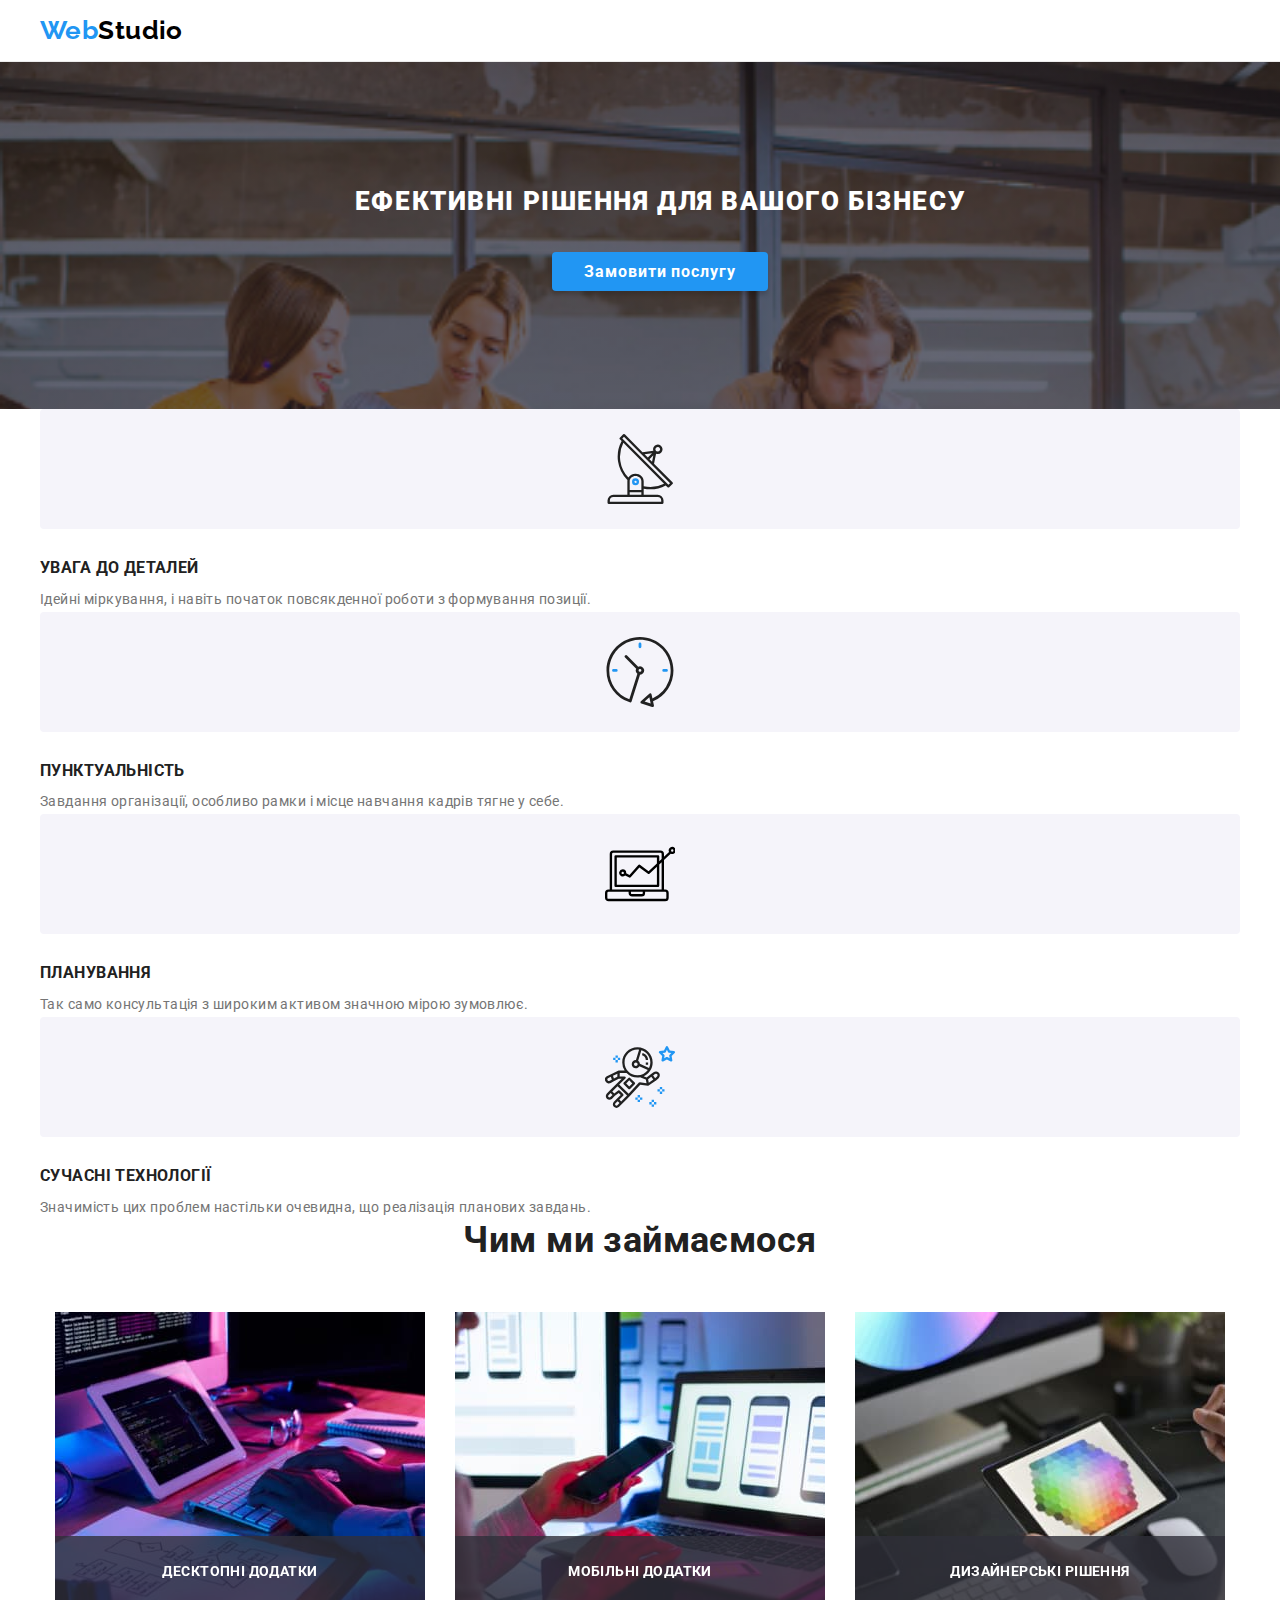
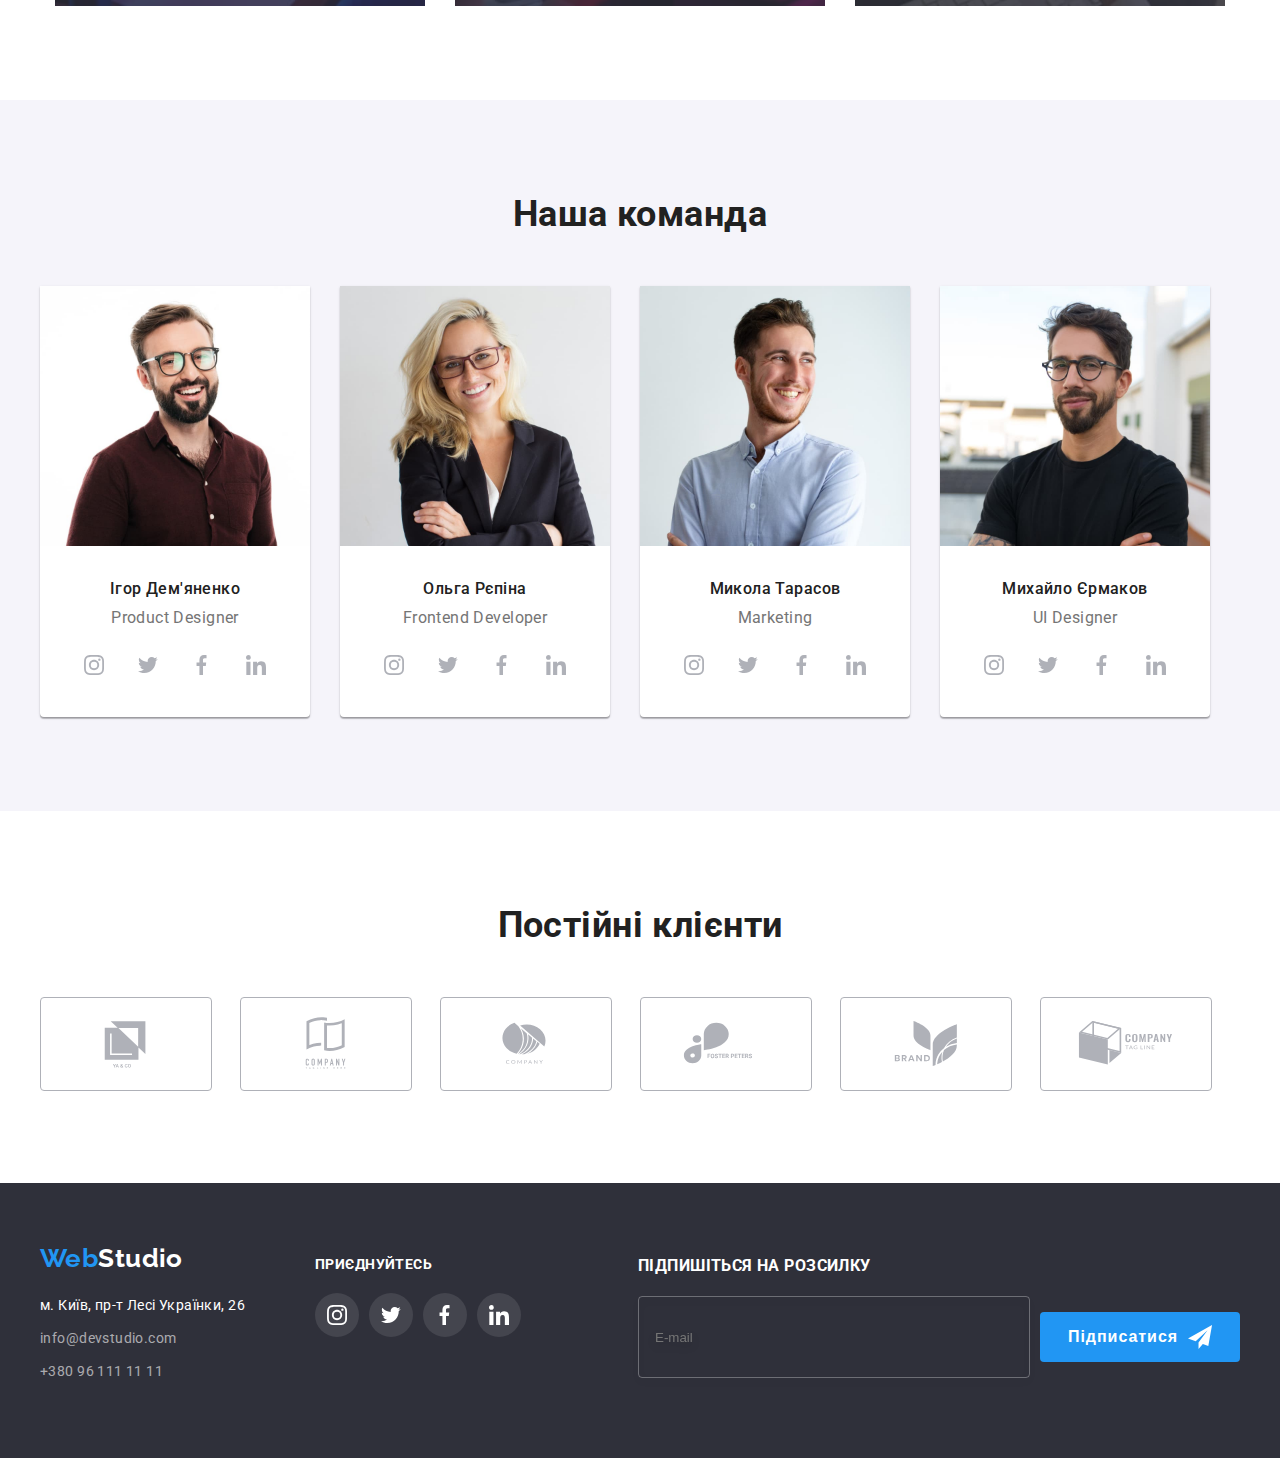
==== index.html @ e43adddb "1st commit" ====
<!DOCTYPE html>
<html lang="uk">
  <head>
    <meta charset="UTF-8" />
    <meta http-equiv="X-UA-Compatible" content="IE=edge" />
    <meta name="viewport" content="width=device-width, initial-scale=1.0" />
    <title>Web Studio Головна</title>
    <link rel="preconnect" href="https://fonts.googleapis.com" />
    <link rel="preconnect" href="https://fonts.gstatic.com" crossorigin />
    <link href="https://fonts.googleapis.com/css2?family=Raleway:wght@700&family=Roboto:wght@400;500;700;900&display=swap" rel="stylesheet" />
    <link
      rel="stylesheet"
      href="https://cdnjs.cloudflare.com/ajax/libs/modern-normalize/1.1.0/modern-normalize.min.css"
      integrity="sha512-wpPYUAdjBVSE4KJnH1VR1HeZfpl1ub8YT/NKx4PuQ5NmX2tKuGu6U/JRp5y+Y8XG2tV+wKQpNHVUX03MfMFn9Q=="
      crossorigin="anonymous"
      referrerpolicy="no-referrer"
    />
    <link rel="stylesheet" href="./css/main.min.css" />
  </head>

  <body>
    <header class="header-bloque">
      <div class="header container">
        <a href="./index.html" class="logo logo-dark-color"><span class="logo-accent">Web</span>Studio</a>
        <nav>
          <ul class="header-nav">
            <li><a href="./index.html" class="header-nav-link header-current-link">Студія</a></li>
            <li><a href="./portfolio.html" class="header-nav-link">Портфоліо</a></li>
            <li><a href="#" class="header-nav-link">Контакти</a></li>
          </ul>
        </nav>
        <ul class="header-nav contacts">
          <li>
            <a href="mailto:info@devstudio.com" class="header-contacts-link">
              <svg class="header-icon-contact" width="16" height="12">
                <use href="./images/icons.svg#icon-envelope"></use>
              </svg>
              info@devstudio.com
            </a>
          </li>
          <li>
            <a href="tel:+380961111111" class="header-contacts-link">
              <svg class="header-icon-contact" width="10" height="16">
                <use href="./images/icons.svg#icon-smartphone"></use>
              </svg>
              +380 96 111 11 11
            </a>
          </li>
        </ul>
      </div>
    </header>

    <div data-modal class="backdrop is-hidden">
      <div class="modal">
        <button data-modal-close class="modal-close-button">
          <svg class="button-close" width="18" height="18">
            <use href="./images/icons.svg#button-close"></use>
          </svg>
        </button>
        <div class="main-signup-form">
          <h3 class="main-signup-header">Залиште свої дані, ми вам передзвонимо</h3>
          <form autocomplete="off">
            <div class="main-signup-formfield">
              <label class="main-signup-label" for="user-name">
                Ім’я
                <input type="text" name="user-name" id="user-name" class="main-signup-inputs" />
                <svg class="main-signup-icon" width="18" height="18">
                  <use href="./images/icons.svg#icon-name"></use>
                </svg>
              </label>
            </div>
            <div class="main-signup-formfield">
              <label class="main-signup-label" for="user-phone">
                Телефон
                <input type="tel" name="user-phone" id="user-phone" class="main-signup-inputs" />
                <svg class="main-signup-icon" width="18" height="18">
                  <use href="./images/icons.svg#icon-phone"></use>
                </svg>
              </label>
            </div>
            <div class="main-signup-formfield">
              <label class="main-signup-label" for="user-email">
                Пошта
                <input type="email" name="user-email" id="user-email" class="main-signup-inputs" />
                <svg class="main-signup-icon" width="18" height="18">
                  <use href="./images/icons.svg#icon-email"></use>
                </svg>
              </label>
            </div>
            <div class="main-signup-formfield">
              <label class="main-signup-label">
                Коментар
                <textarea name="user-comment" rows="7" placeholder="Введіть текст" class="main-signup-textarea"></textarea>
              </label>
            </div>
            <label class="main-signup-confirm" for="user-confirm">
              <input type="checkbox" name="user-confirm" id="user-confirm" class="main-signup-checkbox" />
              <svg class="main-signup-checkbox-icon" width="16" height="15">
                <use href="./images/icons.svg#icon-check"></use>
              </svg>
              Погоджуюся з розсилкою та приймаю <a href="#" class="main-signup-link">Умови договору</a>
            </label>
            <button type="submit" class="main-signup-button">Відправити</button>
          </form>
        </div>
      </div>
    </div>

    <main>
      <section class="hero">
        <div class="container hero__container">
          <h1 class="hero__title">Ефективні рішення для вашого бізнесу</h1>
          <button data-modal-open type="button" class="hero__button">Замовити послугу</button>
        </div>
      </section>

      <!-- Benefits -->
      <section class="benefit">
        <div class="container">
          <h2 class="hide">Наші переваги</h2>
          <ul class="benefit__list">
            <li>
              <div class="benefit__item">
                <svg width="70" height="70">
                  <use href="./images/icons.svg#icon-benefit1"></use>
                </svg>
              </div>
              <h3 class="benefit__name">УВАГА ДО ДЕТАЛЕЙ</h3>
              <p class="benefit__detail">Ідейні міркування, і навіть початок повсякденної роботи з формування позиції.</p>
            </li>
            <li>
              <div class="benefit__item">
                <svg width="70" height="70">
                  <use href="./images/icons.svg#icon-benefit2"></use>
                </svg>
              </div>
              <h3 class="benefit__name">ПУНКТУАЛЬНІСТЬ</h3>
              <p class="benefit__detail">Завдання організації, особливо рамки і місце навчання кадрів тягне у себе.</p>
            </li>
            <li>
              <div class="benefit__item">
                <svg width="70" height="70">
                  <use href="./images/icons.svg#icon-benefit3"></use>
                </svg>
              </div>
              <h3 class="benefit__name">ПЛАНУВАННЯ</h3>
              <p class="benefit__detail">Так само консультація з широким активом значною мірою зумовлює.</p>
            </li>
            <li>
              <div class="benefit__item">
                <svg width="70" height="70">
                  <use href="./images/icons.svg#icon-benefit4"></use>
                </svg>
              </div>
              <h3 class="benefit__name">СУЧАСНІ ТЕХНОЛОГІЇ</h3>
              <p class="benefit__detail">Значимість цих проблем настільки очевидна, що реалізація планових завдань.</p>
            </li>
          </ul>
        </div>
      </section>

      <!-- What We Do -->
      <section class="tasks">
        <div class="container">
          <h2 class="section-header">Чим ми займаємося</h2>
          <ul class="tasks__list">
            <li>
              <div class="tasks__detail">
                <img src="./images/tasks1.jpg" alt="Десктопні додатки" width="370" class="card-image" />
                <p class="tasks__label">Десктопні додатки</p>
              </div>
            </li>
            <li>
              <div class="tasks__detail">
                <img src="./images/tasks2.jpg" alt="Мобільні додатки" width="370" class="card-image" />
                <p class="tasks__label">Мобільні додатки</p>
              </div>
            </li>
            <li>
              <div class="tasks__detail">
                <img src="./images/tasks3.jpg" alt="Дизайнерські рішення" width="370" class="card-image" />
                <p class="tasks__label">Дизайнерські рішення</p>
              </div>
            </li>
          </ul>
        </div>
      </section>

      <!-- Our Staff -->
      <section class="staff">
        <div class="container">
          <h2 class="section-header">Наша команда</h2>
          <ul class="staff-list">
            <li class="staff-list__item">
              <img src="./images/demiyanenko-i.jpg" alt="Ігор Дем'яненко" width="270" class="card-image" />
              <div class="staff-list__card">
                <h3 class="staff-list__name">Ігор Дем'яненко</h3>
                <p class="staff-list__jobtitle">Product Designer</p>
                <ul class="soc-net">
                  <li class="soc-net__item">
                    <a href="https://instagram.com/" target="_blank" rel="noreferrer noopener" class="soc-net__link">
                      <svg class="soc-net__icon" width="20px" height="20px">
                        <use href="./images/icons.svg#icon-instagram"></use>
                      </svg>
                    </a>
                  </li>
                  <li class="soc-net__item">
                    <a href="https://twitter.com/" target="_blank" rel="noreferrer noopener" class="soc-net__link">
                      <svg class="soc-net__icon" width="20px" height="20px">
                        <use href="./images/icons.svg#icon-twitter"></use>
                      </svg>
                    </a>
                  </li>
                  <li class="soc-net__item">
                    <a href="https://facebook.com/" target="_blank" rel="noreferrer noopener" class="soc-net__link">
                      <svg class="soc-net__icon" width="20px" height="20px">
                        <use href="./images/icons.svg#icon-facebook"></use>
                      </svg>
                    </a>
                  </li>
                  <li class="soc-net__item">
                    <a href="https://linkedin.com/" target="_blank" rel="noreferrer noopener" class="soc-net__link">
                      <svg class="soc-net__icon" width="20px" height="20px">
                        <use href="./images/icons.svg#icon-linkedin"></use>
                      </svg>
                    </a>
                  </li>
                </ul>
              </div>
            </li>
            <li class="staff-list__item">
              <img src="./images/repina-o.jpg" alt="Ольга Рєпіна" width="270" class="card-image" />
              <div class="staff-list__card">
                <h3 class="staff-list__name">Ольга Рєпіна</h3>
                <p class="staff-list__jobtitle">Frontend Developer</p>
                <ul class="soc-net">
                  <li class="soc-net__item">
                    <a href="https://instagram.com/" target="_blank" rel="noreferrer noopener" class="soc-net__link">
                      <svg class="soc-net__icon" width="20px" height="20px">
                        <use href="./images/icons.svg#icon-instagram"></use>
                      </svg>
                    </a>
                  </li>
                  <li class="soc-net__item">
                    <a href="https://twitter.com/" target="_blank" rel="noreferrer noopener" class="soc-net__link">
                      <svg class="soc-net__icon" width="20px" height="20px">
                        <use href="./images/icons.svg#icon-twitter"></use>
                      </svg>
                    </a>
                  </li>
                  <li class="soc-net__item">
                    <a href="https://facebook.com/" target="_blank" rel="noreferrer noopener" class="soc-net__link">
                      <svg class="soc-net__icon" width="20px" height="20px">
                        <use href="./images/icons.svg#icon-facebook"></use>
                      </svg>
                    </a>
                  </li>
                  <li class="soc-net__item">
                    <a href="https://linkedin.com/" target="_blank" rel="noreferrer noopener" class="soc-net__link">
                      <svg class="soc-net__icon" width="20px" height="20px">
                        <use href="./images/icons.svg#icon-linkedin"></use>
                      </svg>
                    </a>
                  </li>
                </ul>
              </div>
            </li>
            <li class="staff-list__item">
              <img src="./images/tarasov-m.jpg" alt="Микола Тарасов" width="270" class="card-image" />
              <div class="staff-list__card">
                <h3 class="staff-list__name">Микола Тарасов</h3>
                <p class="staff-list__jobtitle">Marketing</p>
                <ul class="soc-net">
                  <li class="soc-net__item">
                    <a href="https://instagram.com/" target="_blank" rel="noreferrer noopener" class="soc-net__link">
                      <svg class="soc-net__icon" width="20px" height="20px">
                        <use href="./images/icons.svg#icon-instagram"></use>
                      </svg>
                    </a>
                  </li>
                  <li class="soc-net__item">
                    <a href="https://twitter.com/" target="_blank" rel="noreferrer noopener" class="soc-net__link">
                      <svg class="soc-net__icon" width="20px" height="20px">
                        <use href="./images/icons.svg#icon-twitter"></use>
                      </svg>
                    </a>
                  </li>
                  <li class="soc-net__item">
                    <a href="https://facebook.com/" target="_blank" rel="noreferrer noopener" class="soc-net__link">
                      <svg class="soc-net__icon" width="20px" height="20px">
                        <use href="./images/icons.svg#icon-facebook"></use>
                      </svg>
                    </a>
                  </li>
                  <li class="soc-net__item">
                    <a href="https://linkedin.com/" target="_blank" rel="noreferrer noopener" class="soc-net__link">
                      <svg class="soc-net__icon" width="20px" height="20px">
                        <use href="./images/icons.svg#icon-linkedin"></use>
                      </svg>
                    </a>
                  </li>
                </ul>
              </div>
            </li>
            <li class="staff-list__item">
              <img src="./images/ermakov-m.jpg" alt="Михайло Єрмаков" width="270" class="card-image" />
              <div class="staff-list__card">
                <h3 class="staff-list__name">Михайло Єрмаков</h3>
                <p class="staff-list__jobtitle">UI Designer</p>
                <ul class="soc-net">
                  <li class="soc-net__item">
                    <a href="https://instagram.com/" target="_blank" rel="noreferrer noopener" class="soc-net__link">
                      <svg class="soc-net__icon" width="20px" height="20px">
                        <use href="./images/icons.svg#icon-instagram"></use>
                      </svg>
                    </a>
                  </li>
                  <li class="soc-net__item">
                    <a href="https://twitter.com/" target="_blank" rel="noreferrer noopener" class="soc-net__link">
                      <svg class="soc-net__icon" width="20px" height="20px">
                        <use href="./images/icons.svg#icon-twitter"></use>
                      </svg>
                    </a>
                  </li>
                  <li class="soc-net__item">
                    <a href="https://facebook.com/" target="_blank" rel="noreferrer noopener" class="soc-net__link">
                      <svg class="soc-net__icon" width="20px" height="20px">
                        <use href="./images/icons.svg#icon-facebook"></use>
                      </svg>
                    </a>
                  </li>
                  <li class="soc-net__item">
                    <a href="https://linkedin.com/" target="_blank" rel="noreferrer noopener" class="soc-net__link">
                      <svg class="soc-net__icon" width="20px" height="20px">
                        <use href="./images/icons.svg#icon-linkedin"></use>
                      </svg>
                    </a>
                  </li>
                </ul>
              </div>
            </li>
          </ul>
        </div>
      </section>
    </main>

    <section class="clients">
      <div class="container">
        <h2 class="section-header">Постійні клієнти</h2>
        <ul class="client-list">
          <li class="client-list__item">
            <a class="client-list__link">
              <svg class="client-list__logo" width="106" height="60">
                <use href="./images/icons.svg#icon-client1"></use>
              </svg>
            </a>
          </li>
          <li class="client-list__item">
            <a class="client-list__link">
              <svg class="client-list__logo" width="106" height="60">
                <use href="./images/icons.svg#icon-client2"></use>
              </svg>
            </a>
          </li>
          <li class="client-list__item">
            <a class="client-list__link">
              <svg class="client-list__logo" width="106" height="60">
                <use href="./images/icons.svg#icon-client3"></use>
              </svg>
            </a>
          </li>
          <li class="client-list__item">
            <a class="client-list__link">
              <svg class="client-list__logo" width="106" height="60">
                <use href="./images/icons.svg#icon-client4"></use>
              </svg>
            </a>
          </li>
          <li class="client-list__item">
            <a class="client-list__link">
              <svg class="client-list__logo" width="106" height="60">
                <use href="./images/icons.svg#icon-client5"></use>
              </svg>
            </a>
          </li>
          <li class="client-list__item">
            <a class="client-list__link">
              <svg class="client-list__logo" width="106" height="60">
                <use href="./images/icons.svg#icon-client6"></use>
              </svg>
            </a>
          </li>
        </ul>
      </div>
    </section>

    <footer class="footer">
      <div class="container footer-section">
        <div>
          <a href="./index.html" class="logo logo-white-color footer-logo"><span class="logo-accent">Web</span>Studio</a>
          <address class="address-bloque">
            <ul>
              <li class="footer-detail">
                <a href="https://goo.gl/maps/JKmahbttWBUAZa8E8" target="_blank" rel="noreferrer noopener" class="footer-link">
                  м. Київ, пр-т Лесі Українки, 26
                </a>
              </li>
              <li class="footer-detail">
                <a href="mailto:info@devstudio.com" class="footer-link footer-opaque">info@devstudio.com</a>
              </li>
              <li class="footer-detail">
                <a href="tel:+380961111111" class="footer-link footer-opaque">+380 96 111 11 11</a>
              </li>
            </ul>
          </address>
        </div>
        <div>
          <h3 class="footer-header-white">Приєднуйтесь</h3>
          <ul class="soc-net">
            <li class="soc-net__item">
              <a href="https://instagram.com/" target="_blank" rel="noreferrer noopener" class="soc-net__link footer-social">
                <svg class="soc-net__icon" width="20px" height="20px">
                  <use href="./images/icons.svg#icon-instagram"></use>
                </svg>
              </a>
            </li>
            <li class="soc-net__item">
              <a href="https://twitter.com/" target="_blank" rel="noreferrer noopener" class="soc-net__link footer-social">
                <svg class="soc-net__icon" width="20px" height="20px">
                  <use href="./images/icons.svg#icon-twitter"></use>
                </svg>
              </a>
            </li>
            <li class="soc-net__item">
              <a href="https://facebook.com/" target="_blank" rel="noreferrer noopener" class="soc-net__link footer-social">
                <svg class="soc-net__icon" width="20px" height="20px">
                  <use href="./images/icons.svg#icon-facebook"></use>
                </svg>
              </a>
            </li>
            <li class="soc-net__item">
              <a href="https://linkedin.com/" target="_blank" rel="noreferrer noopener" class="soc-net__link footer-social">
                <svg class="soc-net__icon" width="20px" height="20px">
                  <use href="./images/icons.svg#icon-linkedin"></use>
                </svg>
              </a>
            </li>
          </ul>
        </div>
        <div class="footer-header-white footer-mail-container">
          <h3>Підпишіться на розсилку</h3>
          <form name="signup-form" autocomplete="off" novalidate class="footer-signup-form">
            <input type="email" name="email" class="footer-signup-field" placeholder="E-mail" />
            <button type="submit" class="footer-signup-button">Підписатися</button>
          </form>
        </div>
      </div>
    </footer>
    <script src="./js/modal.js"></script>
  </body>
</html>
---- css/main.min.css ----
:root{--font-headers: "Raleway";--first-background-color: #ffffff;--second-background-color: #F5F4FA;--color-accent: #2196F3;--color-accent2: #188CE8;--color-primary-dark: #212121;--color-primary-middle: #757575;--color-light: #ffffff;--t-transition: cubic-bezier(0.4, 0, 0.2, 1);--t-duration: 250ms}body{background-color:var(--first-background-color);font-family:"Roboto",sans-serif;font-weight:400;font-size:14px;letter-spacing:.03em;color:var(--color-primary-dark);margin:0;padding:0}h1,h2,h3,p{margin:0;padding:0}ul{list-style:none;padding:0;margin:0}.hide{border:0;clip:rect(1px, 1px, 1px, 1px);-webkit-clip-path:inset(50%);clip-path:inset(50%);height:1px;margin:-1px;overflow:hidden;padding:0;position:absolute;width:1px}.container{width:480px;padding:0;margin:0 auto}@media screen and (min-width: 480px){.container{width:768px}}@media screen and (min-width: 768px){.container{width:1200px;padding:0 15px}}.backdrop{position:fixed;top:0;left:0;width:100%;height:100%;background-color:rgba(0,0,0,.2);transition:opacity var(--t-duration) var(--t-transition)}.backdrop.is-hidden{opacity:0;pointer-events:none}.modal{position:absolute;top:50%;left:50%;transform:translate(-50%, -50%);height:581px;width:528px;background-color:#fff}.modal-close-button{position:absolute;top:8px;right:8px;width:30px;height:30px;background:#fff;border:1px solid rgba(0,0,0,.1);border-radius:50%;padding:5px;cursor:pointer;color:#000;transition-property:background-color,color;transition-duration:var(--t-duration);transition-timing-function:var(--t-transition);transition-delay:0}.modal-close-button:hover,.modal-close-button:focus{background:var(--color-accent);color:var(--color-light);outline:none}.button-close{display:block;margin:0;fill:currentColor}.logo{font-family:"Raleway",sans-serif;font-weight:700;font-size:26px;line-height:1.192;text-decoration:none;margin-right:93px;padding-top:15px;padding-bottom:15px}.logo-dark-color{color:#000}.logo-white-color{color:#fff}.logo-accent{color:#2196f3}.section-header{font-weight:700;font-size:36px;line-height:1.166;text-align:center;margin-bottom:50px}.filter-button{font-family:inherit;font-weight:500;font-size:16px;line-height:1.625;background-color:var(--second-background-color);border:0;border-radius:4px;cursor:pointer;padding:6px 22px;min-width:73px;transition-property:background-color,color,box-shadow;transition-duration:var(--t-duration);transition-timing-function:var(--t-transition);transition-delay:0}.filter-button:hover,.filter-button:focus,.filter-button:active{background-color:var(--color-accent);color:var(--color-light);box-shadow:0px 3px 1px rgba(0,0,0,.1),0px 1px 2px rgba(0,0,0,.08),0px 2px 2px rgba(0,0,0,.12)}.soc-net{display:flex;justify-content:center;gap:10px}.soc-net__item{width:44px;height:44px}.soc-net__link{width:100%;height:100%;background-color:var(--first-background-color);border-radius:50%;cursor:pointer;display:flex;align-items:center;justify-content:center;color:#afb1b8;transition-property:background-color,color;transition-duration:var(--t-duration);transition-timing-function:var(--t-transition);transition-delay:0}.soc-net__link:hover,.soc-net__link:focus{background-color:var(--color-accent);color:var(--color-light)}.soc-net__icon{fill:currentColor}.header-bloque{border:#ececec solid;border-width:0 0 1px 0;max-width:1600px;margin:0 auto}.header{display:flex;align-items:center}.header-nav{font-weight:500;line-height:1.143;letter-spacing:.02em;display:flex;margin:0 auto;gap:50px;padding-top:32px;padding-bottom:32px;display:none}.contacts{margin-left:auto;margin-right:0;padding:0}.header-nav-link{color:var(--color-primary-dark);text-decoration:none;padding-top:16px;padding-bottom:32px;transition:color var(--t-duration) var(--t-transition)}.header-nav-link:hover,.header-nav-link:focus{color:var(--color-accent)}.header-current-link{position:relative;color:var(--color-accent)}.header-current-link::after{content:"";display:block;width:100%;height:4px;border-radius:2px;background-color:var(--color-accent);position:absolute;bottom:0;transform:scaleX(1.1)}.header-icon-contact{margin-right:10px;fill:currentColor}.header-contacts-link{color:var(--color-primary-middle);text-decoration:none;padding-top:16px;padding-bottom:16px;display:flex;align-items:center;transition:color var(--t-duration) var(--t-transition)}.header-contacts-link:hover,.header-contacts-link:focus{color:var(--color-accent)}.main-signup-form{padding:40px;width:100%}.main-signup-formfield{position:relative}.main-signup-label{font-size:12px;line-height:1.167;letter-spacing:.01em;color:var(--color-primary-middle)}.main-signup-icon{position:absolute;top:50%;left:12px;fill:var(--color-primary-dark);display:inline-block;width:18px;height:18px;transition:fill var(--t-duration) var(--t-transition)}.main-signup-inputs:focus+.main-signup-icon{fill:var(--color-accent)}.main-signup-inputs{display:block;width:100%;height:40px;box-sizing:border-box;font-size:14px;outline:none;border:1px solid rgba(33,33,33,.2);border-radius:4px;margin-top:4px;margin-bottom:10px;padding:12px 12px 12px 42px;transition:border var(--t-duration) var(--t-transition)}.main-signup-inputs:focus{border:1px solid var(--color-accent)}.main-signup-header{font-weight:700;font-size:20px;line-height:1.15;letter-spacing:.03em;text-align:center;display:block;margin:0 auto 12px auto}.main-signup-textarea{width:100%;height:120px;margin-top:4px;margin-bottom:20px;font-size:14px;border:1px solid rgba(33,33,33,.2);border-radius:4px;padding:12px 16px;resize:none}.main-signup-textarea:focus{border:1px solid var(--color-accent);outline:none}.main-signup-confirm{display:inline-flex;align-items:center;color:var(--color-primary-middle);margin-left:13px}.main-signup-link{color:var(--color-accent);margin-left:5px}.main-signup-link:active{color:var(--color-accent2)}.main-signup-checkbox{-webkit-appearance:none;-moz-appearance:none;appearance:none;position:absolute}.main-signup-checkbox-icon{width:16px;height:15px;display:flex;align-items:center;justify-content:center;border:1px solid var(--color-primary-dark);border-radius:2px;margin-right:7px;transition:border-color var(--t-duration) var(--t-transition),background-color var(--t-duration) var(--t-transition)}.main-signup-checkbox:checked+.main-signup-checkbox-icon{background-color:var(--color-accent);border-color:var(--color-accent)}.main-signup-button{box-sizing:border-box;width:200px;height:50px;background-color:var(--color-accent);border-radius:4px;border:0;color:var(--color-light);display:block;margin:30px auto 0 auto;cursor:pointer;font-weight:700;font-size:16px;line-height:1.875;letter-spacing:.06em;transition:background-color var(--t-duration) var(--t-transition),box-shadow var(--t-duration) var(--t-transition)}.main-signup-button:hover,.main-signup-button:focus{background-color:var(--color-accent2);box-shadow:0px 4px 4px rgba(0,0,0,.15)}.hero__container{padding:118px 60px;background-color:#c4c4c4;background-image:linear-gradient(rgba(47, 48, 58, 0.4), rgba(47, 48, 58, 0.4)),url("../images/webstudio-background_0.jpg");background-size:cover}.hero__title{width:100%;font-weight:900;font-size:26px;line-height:1.6153846154;letter-spacing:.06em;text-align:center;text-transform:uppercase;color:var(--color-light);margin:0 auto 30px auto}.hero__button{font-family:inherit;font-weight:700;font-size:16px;line-height:calc 1.875;letter-spacing:.06em;align-items:center;text-align:center;color:var(--color-light);cursor:pointer;border:0;background-color:var(--color-accent);box-shadow:0px 4px 4px rgba(0,0,0,.15);border-radius:4px;padding:10px 32px;display:block;margin:0 auto;transition:background-color var(--t-duration) var(--t-transition)}.hero__button:hover{background-color:var(--color-accent2)}.benefit{padding:0}.benefit__item{display:flex;align-items:center;justify-content:center;width:100%;height:120px;background-color:#f5f4fa;border-radius:4px}.benefit__name{font-weight:700;line-height:1.143;text-transform:uppercase;margin-top:30px;margin-bottom:10px}.benefit__detail{line-height:1.714;color:var(--color-primary-middle)}.tasks{padding-bottom:94px}.tasks__list{display:flex;justify-content:center;gap:30px}.tasks__detail{position:relative;width:370px;height:294px}.tasks__label{background-color:rgba(47,48,58,.8);color:var(--color-light);font-weight:700;position:absolute;width:100%;height:70px;bottom:0;left:0;display:flex;align-items:center;justify-content:center;text-transform:uppercase}.staff{background-color:var(--second-background-color);padding:94px 0}.staff-list{display:flex;gap:30px}.staff-list__item{background-color:var(--first-background-color);box-shadow:0px 1px 3px rgba(0,0,0,.12),0px 1px 1px rgba(0,0,0,.14),0px 2px 1px rgba(0,0,0,.2);border-radius:0px 0px 4px 4px}.staff-list__card{padding-top:30px;padding-bottom:30px}.staff-list__name{font-weight:500;font-size:16px;line-height:1.187;text-align:center;margin-bottom:10px}.staff-list__jobtitle{font-size:16px;line-height:1.187;text-align:center;margin-bottom:16px;color:var(--color-primary-middle)}.clients{padding:94px 0}.client-list{display:flex;gap:30px}.client-list__item{width:170px;height:92px}.client-list__link{width:100%;height:100%;background-color:var(--first-background-color);border:1px solid #afb1b8;border-radius:4px;cursor:pointer;display:flex;align-items:center;justify-content:center;color:#afb1b8;transition-property:border-color,color;transition-duration:var(--t-duration);transition-timing-function:var(--t-transition);transition-delay:0}.client-list__link:hover,.client-list__link:focus{border-color:var(--color-accent);color:var(--color-accent)}.client-list__logo{fill:currentColor}.portfolio{padding:94px 0}.filter-buttons{display:flex;justify-content:center;margin-bottom:50px;gap:8px}.portfolio-list{display:flex;flex-wrap:wrap;gap:30px}.portfolio-card{transition:filter var(--t-duration) var(--t-transition)}.portfolio-card-popup{position:relative;overflow:hidden}.portfolio-card-label{background-color:rgba(33,150,243,.9);color:var(--color-light);position:absolute;width:100%;height:294px;bottom:0;left:0;display:flex;align-items:center;padding-left:24px;padding-right:24px;font-size:18px;line-height:1.556;letter-spacing:.03em;transform:translateY(101%);transition:transform var(--t-duration) var(--t-transition)}.portfolio-list-link:hover .portfolio-card-label,.portfolio-list-link:focus .portfolio-card-label{transform:translateY(0)}.portfolio-list-link{color:var(--color-primary-dark);text-decoration:none;transition:filter var(--t-duration) var(--t-transition)}.portfolio-list-link:hover,.portfolio-list-link:focus{filter:drop-shadow(0px 4px 4px rgba(0, 0, 0, 0.25));cursor:pointer}.portfolio-project-card{padding:20px 24px;background-color:var(--first-background-color);border:#eee solid;border-width:0 1px 1px 1px}.portfolio-project-name{font-weight:700;font-size:18px;line-height:2;letter-spacing:.06em}.portfolio-project-type{font-size:16px;line-height:1.875;color:var(--color-primary-middle)}.footer{background-color:#2f303a;padding:60px 0;display:flex}.address-bloque{margin-top:20px}.footer-logo{margin-right:0}.footer-link{font-style:normal;line-height:1.714;color:var(--color-light);text-decoration:none;transition:color var(--t-duration) var(--t-transition)}.footer-link:hover{color:var(--color-accent)}.footer-opaque{color:rgba(255,255,255,.6)}.footer-detail{margin-bottom:9px}.footer-detail:last-child{margin-bottom:0}.footer-header-white{color:var(--color-light);padding-top:12px;padding-bottom:20px;font-weight:700;font-size:14px;line-height:1.333;letter-spacing:.03em;text-transform:uppercase}.footer-section{display:flex;gap:70px}.footer-social{background-color:rgba(255,255,255,.1);color:var(--color-light)}.footer-mail-container{margin-left:auto}.footer-email-label{font-weight:700;font-size:14px;line-height:1.333;letter-spacing:.03em;text-transform:uppercase;color:var(--color-light)}.footer-signup-form{display:flex;align-items:center;padding-top:20px}.footer-signup-field{border:1px solid rgba(255,255,255,.3);border-radius:4px;filter:drop-shadow(0px 4px 4px rgba(0, 0, 0, 0.15));background-color:rgba(0,0,0,0);color:var(--color-light);width:358px;height:50px;padding:15px 16px;transition:border-color var(--t-duration) var(--t-transition)}.footer-signup-field:focus{border-color:var(--color-accent);outline:none}.footer-signup-button{display:flex;align-items:center;width:200px;height:50px;margin-left:10px;padding:10px 28px;background-color:var(--color-accent);color:var(--color-light);border-radius:4px;border:0;font-weight:700;font-size:16px;line-height:1.875;letter-spacing:.06em;cursor:pointer;transition:background-color var(--t-duration) var(--t-transition),box-shadow var(--t-duration) var(--t-transition)}.footer-signup-button::after{content:"";width:24px;height:24px;margin-left:10px;background-image:url(../images/icon-send.svg)}.footer-signup-button:focus,.footer-signup-button:hover,.footer-signup-button:active{background-color:var(--color-accent2);box-shadow:0px 4px 4px rgba(0,0,0,.15)}/*# sourceMappingURL=main.min.css.map */
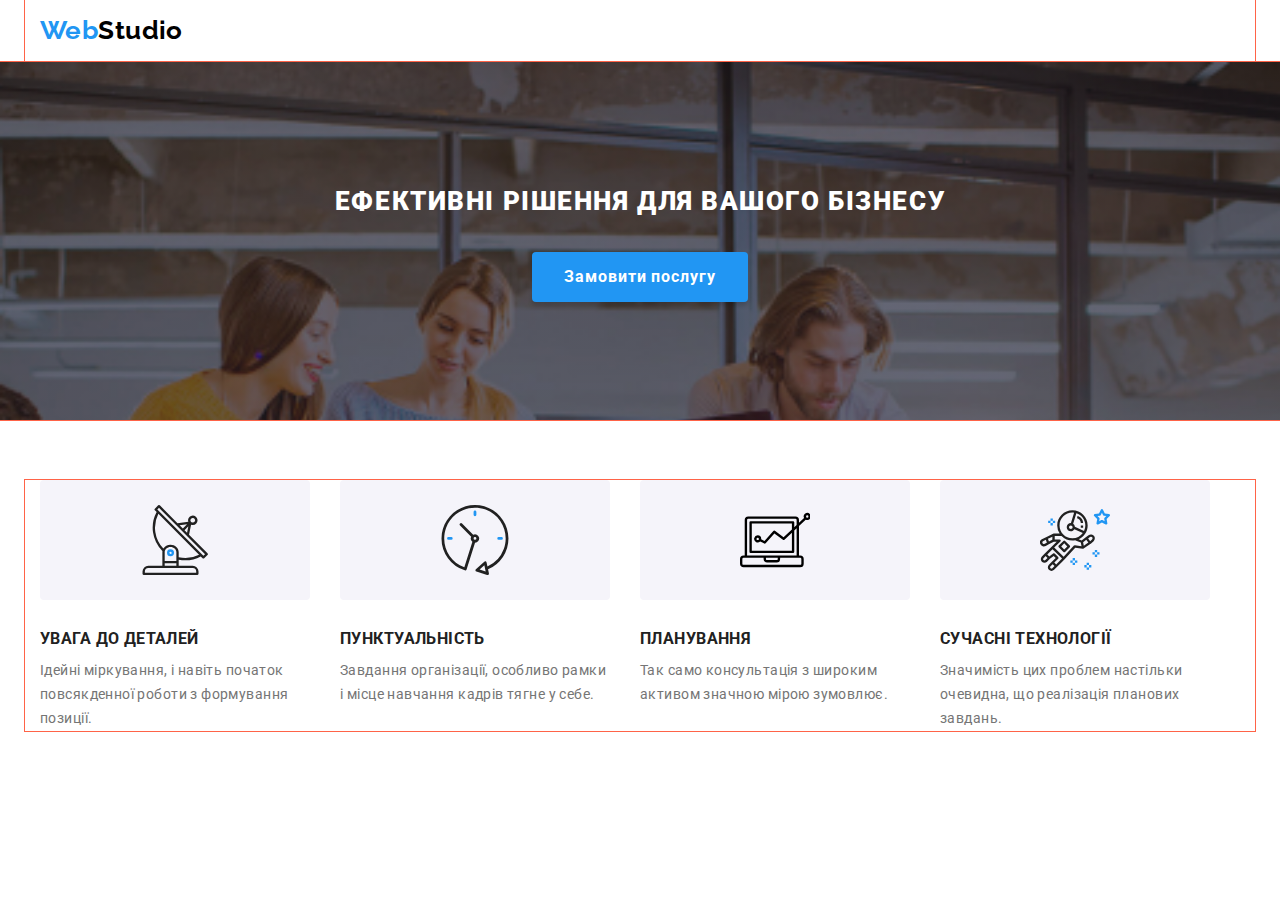
==== commit b8359249: "2nd commit" ====
--- a/index.html
+++ b/index.html
@@ -121,46 +121,54 @@
           <ul class="benefit__list">
             <li>
               <div class="benefit__item">
-                <svg width="70" height="70">
-                  <use href="./images/icons.svg#icon-benefit1"></use>
-                </svg>
-              </div>
+                <div class="benefit__icon">
+                  <svg width="70" height="70">
+                    <use href="./images/icons.svg#icon-benefit1"></use>
+                  </svg>
+                </div>
               <h3 class="benefit__name">УВАГА ДО ДЕТАЛЕЙ</h3>
               <p class="benefit__detail">Ідейні міркування, і навіть початок повсякденної роботи з формування позиції.</p>
+              </div>
             </li>
             <li>
               <div class="benefit__item">
+                <div class="benefit__icon">
                 <svg width="70" height="70">
                   <use href="./images/icons.svg#icon-benefit2"></use>
                 </svg>
               </div>
               <h3 class="benefit__name">ПУНКТУАЛЬНІСТЬ</h3>
               <p class="benefit__detail">Завдання організації, особливо рамки і місце навчання кадрів тягне у себе.</p>
-            </li>
+            </div>
+          </li>
             <li>
               <div class="benefit__item">
+                <div class="benefit__icon">
                 <svg width="70" height="70">
                   <use href="./images/icons.svg#icon-benefit3"></use>
                 </svg>
               </div>
               <h3 class="benefit__name">ПЛАНУВАННЯ</h3>
               <p class="benefit__detail">Так само консультація з широким активом значною мірою зумовлює.</p>
-            </li>
+            </div>
+          </li>
             <li>
               <div class="benefit__item">
+                <div class="benefit__icon">
                 <svg width="70" height="70">
                   <use href="./images/icons.svg#icon-benefit4"></use>
                 </svg>
               </div>
               <h3 class="benefit__name">СУЧАСНІ ТЕХНОЛОГІЇ</h3>
               <p class="benefit__detail">Значимість цих проблем настільки очевидна, що реалізація планових завдань.</p>
-            </li>
+            </div>
+          </li>
           </ul>
         </div>
       </section>
 
       <!-- What We Do -->
-      <section class="tasks">
+<!--       <section class="tasks">
         <div class="container">
           <h2 class="section-header">Чим ми займаємося</h2>
           <ul class="tasks__list">
@@ -186,7 +194,6 @@
         </div>
       </section>
 
-      <!-- Our Staff -->
       <section class="staff">
         <div class="container">
           <h2 class="section-header">Наша команда</h2>
@@ -393,6 +400,7 @@
         </ul>
       </div>
     </section>
+
 
     <footer class="footer">
       <div class="container footer-section">
@@ -456,6 +464,9 @@
         </div>
       </div>
     </footer>
+
+-->
+
     <script src="./js/modal.js"></script>
   </body>
 </html>
--- a/css/main.min.css
+++ b/css/main.min.css
@@ -1 +1 @@
-:root{--font-headers: "Raleway";--first-background-color: #ffffff;--second-background-color: #F5F4FA;--color-accent: #2196F3;--color-accent2: #188CE8;--color-primary-dark: #212121;--color-primary-middle: #757575;--color-light: #ffffff;--t-transition: cubic-bezier(0.4, 0, 0.2, 1);--t-duration: 250ms}body{background-color:var(--first-background-color);font-family:"Roboto",sans-serif;font-weight:400;font-size:14px;letter-spacing:.03em;color:var(--color-primary-dark);margin:0;padding:0}h1,h2,h3,p{margin:0;padding:0}ul{list-style:none;padding:0;margin:0}.hide{border:0;clip:rect(1px, 1px, 1px, 1px);-webkit-clip-path:inset(50%);clip-path:inset(50%);height:1px;margin:-1px;overflow:hidden;padding:0;position:absolute;width:1px}.container{width:480px;padding:0;margin:0 auto}@media screen and (min-width: 480px){.container{width:768px}}@media screen and (min-width: 768px){.container{width:1200px;padding:0 15px}}.backdrop{position:fixed;top:0;left:0;width:100%;height:100%;background-color:rgba(0,0,0,.2);transition:opacity var(--t-duration) var(--t-transition)}.backdrop.is-hidden{opacity:0;pointer-events:none}.modal{position:absolute;top:50%;left:50%;transform:translate(-50%, -50%);height:581px;width:528px;background-color:#fff}.modal-close-button{position:absolute;top:8px;right:8px;width:30px;height:30px;background:#fff;border:1px solid rgba(0,0,0,.1);border-radius:50%;padding:5px;cursor:pointer;color:#000;transition-property:background-color,color;transition-duration:var(--t-duration);transition-timing-function:var(--t-transition);transition-delay:0}.modal-close-button:hover,.modal-close-button:focus{background:var(--color-accent);color:var(--color-light);outline:none}.button-close{display:block;margin:0;fill:currentColor}.logo{font-family:"Raleway",sans-serif;font-weight:700;font-size:26px;line-height:1.192;text-decoration:none;margin-right:93px;padding-top:15px;padding-bottom:15px}.logo-dark-color{color:#000}.logo-white-color{color:#fff}.logo-accent{color:#2196f3}.section-header{font-weight:700;font-size:36px;line-height:1.166;text-align:center;margin-bottom:50px}.filter-button{font-family:inherit;font-weight:500;font-size:16px;line-height:1.625;background-color:var(--second-background-color);border:0;border-radius:4px;cursor:pointer;padding:6px 22px;min-width:73px;transition-property:background-color,color,box-shadow;transition-duration:var(--t-duration);transition-timing-function:var(--t-transition);transition-delay:0}.filter-button:hover,.filter-button:focus,.filter-button:active{background-color:var(--color-accent);color:var(--color-light);box-shadow:0px 3px 1px rgba(0,0,0,.1),0px 1px 2px rgba(0,0,0,.08),0px 2px 2px rgba(0,0,0,.12)}.soc-net{display:flex;justify-content:center;gap:10px}.soc-net__item{width:44px;height:44px}.soc-net__link{width:100%;height:100%;background-color:var(--first-background-color);border-radius:50%;cursor:pointer;display:flex;align-items:center;justify-content:center;color:#afb1b8;transition-property:background-color,color;transition-duration:var(--t-duration);transition-timing-function:var(--t-transition);transition-delay:0}.soc-net__link:hover,.soc-net__link:focus{background-color:var(--color-accent);color:var(--color-light)}.soc-net__icon{fill:currentColor}.header-bloque{border:#ececec solid;border-width:0 0 1px 0;max-width:1600px;margin:0 auto}.header{display:flex;align-items:center}.header-nav{font-weight:500;line-height:1.143;letter-spacing:.02em;display:flex;margin:0 auto;gap:50px;padding-top:32px;padding-bottom:32px;display:none}.contacts{margin-left:auto;margin-right:0;padding:0}.header-nav-link{color:var(--color-primary-dark);text-decoration:none;padding-top:16px;padding-bottom:32px;transition:color var(--t-duration) var(--t-transition)}.header-nav-link:hover,.header-nav-link:focus{color:var(--color-accent)}.header-current-link{position:relative;color:var(--color-accent)}.header-current-link::after{content:"";display:block;width:100%;height:4px;border-radius:2px;background-color:var(--color-accent);position:absolute;bottom:0;transform:scaleX(1.1)}.header-icon-contact{margin-right:10px;fill:currentColor}.header-contacts-link{color:var(--color-primary-middle);text-decoration:none;padding-top:16px;padding-bottom:16px;display:flex;align-items:center;transition:color var(--t-duration) var(--t-transition)}.header-contacts-link:hover,.header-contacts-link:focus{color:var(--color-accent)}.main-signup-form{padding:40px;width:100%}.main-signup-formfield{position:relative}.main-signup-label{font-size:12px;line-height:1.167;letter-spacing:.01em;color:var(--color-primary-middle)}.main-signup-icon{position:absolute;top:50%;left:12px;fill:var(--color-primary-dark);display:inline-block;width:18px;height:18px;transition:fill var(--t-duration) var(--t-transition)}.main-signup-inputs:focus+.main-signup-icon{fill:var(--color-accent)}.main-signup-inputs{display:block;width:100%;height:40px;box-sizing:border-box;font-size:14px;outline:none;border:1px solid rgba(33,33,33,.2);border-radius:4px;margin-top:4px;margin-bottom:10px;padding:12px 12px 12px 42px;transition:border var(--t-duration) var(--t-transition)}.main-signup-inputs:focus{border:1px solid var(--color-accent)}.main-signup-header{font-weight:700;font-size:20px;line-height:1.15;letter-spacing:.03em;text-align:center;display:block;margin:0 auto 12px auto}.main-signup-textarea{width:100%;height:120px;margin-top:4px;margin-bottom:20px;font-size:14px;border:1px solid rgba(33,33,33,.2);border-radius:4px;padding:12px 16px;resize:none}.main-signup-textarea:focus{border:1px solid var(--color-accent);outline:none}.main-signup-confirm{display:inline-flex;align-items:center;color:var(--color-primary-middle);margin-left:13px}.main-signup-link{color:var(--color-accent);margin-left:5px}.main-signup-link:active{color:var(--color-accent2)}.main-signup-checkbox{-webkit-appearance:none;-moz-appearance:none;appearance:none;position:absolute}.main-signup-checkbox-icon{width:16px;height:15px;display:flex;align-items:center;justify-content:center;border:1px solid var(--color-primary-dark);border-radius:2px;margin-right:7px;transition:border-color var(--t-duration) var(--t-transition),background-color var(--t-duration) var(--t-transition)}.main-signup-checkbox:checked+.main-signup-checkbox-icon{background-color:var(--color-accent);border-color:var(--color-accent)}.main-signup-button{box-sizing:border-box;width:200px;height:50px;background-color:var(--color-accent);border-radius:4px;border:0;color:var(--color-light);display:block;margin:30px auto 0 auto;cursor:pointer;font-weight:700;font-size:16px;line-height:1.875;letter-spacing:.06em;transition:background-color var(--t-duration) var(--t-transition),box-shadow var(--t-duration) var(--t-transition)}.main-signup-button:hover,.main-signup-button:focus{background-color:var(--color-accent2);box-shadow:0px 4px 4px rgba(0,0,0,.15)}.hero__container{padding:118px 60px;background-color:#c4c4c4;background-image:linear-gradient(rgba(47, 48, 58, 0.4), rgba(47, 48, 58, 0.4)),url("../images/webstudio-background_0.jpg");background-size:cover}.hero__title{width:100%;font-weight:900;font-size:26px;line-height:1.6153846154;letter-spacing:.06em;text-align:center;text-transform:uppercase;color:var(--color-light);margin:0 auto 30px auto}.hero__button{font-family:inherit;font-weight:700;font-size:16px;line-height:calc 1.875;letter-spacing:.06em;align-items:center;text-align:center;color:var(--color-light);cursor:pointer;border:0;background-color:var(--color-accent);box-shadow:0px 4px 4px rgba(0,0,0,.15);border-radius:4px;padding:10px 32px;display:block;margin:0 auto;transition:background-color var(--t-duration) var(--t-transition)}.hero__button:hover{background-color:var(--color-accent2)}.benefit{padding:0}.benefit__item{display:flex;align-items:center;justify-content:center;width:100%;height:120px;background-color:#f5f4fa;border-radius:4px}.benefit__name{font-weight:700;line-height:1.143;text-transform:uppercase;margin-top:30px;margin-bottom:10px}.benefit__detail{line-height:1.714;color:var(--color-primary-middle)}.tasks{padding-bottom:94px}.tasks__list{display:flex;justify-content:center;gap:30px}.tasks__detail{position:relative;width:370px;height:294px}.tasks__label{background-color:rgba(47,48,58,.8);color:var(--color-light);font-weight:700;position:absolute;width:100%;height:70px;bottom:0;left:0;display:flex;align-items:center;justify-content:center;text-transform:uppercase}.staff{background-color:var(--second-background-color);padding:94px 0}.staff-list{display:flex;gap:30px}.staff-list__item{background-color:var(--first-background-color);box-shadow:0px 1px 3px rgba(0,0,0,.12),0px 1px 1px rgba(0,0,0,.14),0px 2px 1px rgba(0,0,0,.2);border-radius:0px 0px 4px 4px}.staff-list__card{padding-top:30px;padding-bottom:30px}.staff-list__name{font-weight:500;font-size:16px;line-height:1.187;text-align:center;margin-bottom:10px}.staff-list__jobtitle{font-size:16px;line-height:1.187;text-align:center;margin-bottom:16px;color:var(--color-primary-middle)}.clients{padding:94px 0}.client-list{display:flex;gap:30px}.client-list__item{width:170px;height:92px}.client-list__link{width:100%;height:100%;background-color:var(--first-background-color);border:1px solid #afb1b8;border-radius:4px;cursor:pointer;display:flex;align-items:center;justify-content:center;color:#afb1b8;transition-property:border-color,color;transition-duration:var(--t-duration);transition-timing-function:var(--t-transition);transition-delay:0}.client-list__link:hover,.client-list__link:focus{border-color:var(--color-accent);color:var(--color-accent)}.client-list__logo{fill:currentColor}.portfolio{padding:94px 0}.filter-buttons{display:flex;justify-content:center;margin-bottom:50px;gap:8px}.portfolio-list{display:flex;flex-wrap:wrap;gap:30px}.portfolio-card{transition:filter var(--t-duration) var(--t-transition)}.portfolio-card-popup{position:relative;overflow:hidden}.portfolio-card-label{background-color:rgba(33,150,243,.9);color:var(--color-light);position:absolute;width:100%;height:294px;bottom:0;left:0;display:flex;align-items:center;padding-left:24px;padding-right:24px;font-size:18px;line-height:1.556;letter-spacing:.03em;transform:translateY(101%);transition:transform var(--t-duration) var(--t-transition)}.portfolio-list-link:hover .portfolio-card-label,.portfolio-list-link:focus .portfolio-card-label{transform:translateY(0)}.portfolio-list-link{color:var(--color-primary-dark);text-decoration:none;transition:filter var(--t-duration) var(--t-transition)}.portfolio-list-link:hover,.portfolio-list-link:focus{filter:drop-shadow(0px 4px 4px rgba(0, 0, 0, 0.25));cursor:pointer}.portfolio-project-card{padding:20px 24px;background-color:var(--first-background-color);border:#eee solid;border-width:0 1px 1px 1px}.portfolio-project-name{font-weight:700;font-size:18px;line-height:2;letter-spacing:.06em}.portfolio-project-type{font-size:16px;line-height:1.875;color:var(--color-primary-middle)}.footer{background-color:#2f303a;padding:60px 0;display:flex}.address-bloque{margin-top:20px}.footer-logo{margin-right:0}.footer-link{font-style:normal;line-height:1.714;color:var(--color-light);text-decoration:none;transition:color var(--t-duration) var(--t-transition)}.footer-link:hover{color:var(--color-accent)}.footer-opaque{color:rgba(255,255,255,.6)}.footer-detail{margin-bottom:9px}.footer-detail:last-child{margin-bottom:0}.footer-header-white{color:var(--color-light);padding-top:12px;padding-bottom:20px;font-weight:700;font-size:14px;line-height:1.333;letter-spacing:.03em;text-transform:uppercase}.footer-section{display:flex;gap:70px}.footer-social{background-color:rgba(255,255,255,.1);color:var(--color-light)}.footer-mail-container{margin-left:auto}.footer-email-label{font-weight:700;font-size:14px;line-height:1.333;letter-spacing:.03em;text-transform:uppercase;color:var(--color-light)}.footer-signup-form{display:flex;align-items:center;padding-top:20px}.footer-signup-field{border:1px solid rgba(255,255,255,.3);border-radius:4px;filter:drop-shadow(0px 4px 4px rgba(0, 0, 0, 0.15));background-color:rgba(0,0,0,0);color:var(--color-light);width:358px;height:50px;padding:15px 16px;transition:border-color var(--t-duration) var(--t-transition)}.footer-signup-field:focus{border-color:var(--color-accent);outline:none}.footer-signup-button{display:flex;align-items:center;width:200px;height:50px;margin-left:10px;padding:10px 28px;background-color:var(--color-accent);color:var(--color-light);border-radius:4px;border:0;font-weight:700;font-size:16px;line-height:1.875;letter-spacing:.06em;cursor:pointer;transition:background-color var(--t-duration) var(--t-transition),box-shadow var(--t-duration) var(--t-transition)}.footer-signup-button::after{content:"";width:24px;height:24px;margin-left:10px;background-image:url(../images/icon-send.svg)}.footer-signup-button:focus,.footer-signup-button:hover,.footer-signup-button:active{background-color:var(--color-accent2);box-shadow:0px 4px 4px rgba(0,0,0,.15)}/*# sourceMappingURL=main.min.css.map */+:root{--font-headers: "Raleway";--first-background-color: #ffffff;--second-background-color: #F5F4FA;--color-accent: #2196F3;--color-accent2: #188CE8;--color-primary-dark: #212121;--color-primary-middle: #757575;--color-light: #ffffff;--t-transition: cubic-bezier(0.4, 0, 0.2, 1);--t-duration: 250ms}body{background-color:var(--first-background-color);font-family:"Roboto",sans-serif;font-weight:400;font-size:14px;letter-spacing:.03em;color:var(--color-primary-dark);margin:0;padding:0}h1,h2,h3,p{margin:0;padding:0}ul{list-style:none;padding:0;margin:0}.hide{border:0;clip:rect(1px, 1px, 1px, 1px);-webkit-clip-path:inset(50%);clip-path:inset(50%);height:1px;margin:-1px;overflow:hidden;padding:0;position:absolute;width:1px}.container{max-width:480px;padding:0 15px;margin:0 auto;outline:1px solid tomato}@media screen and (min-width: 768px){.container{max-width:768px}}@media screen and (min-width: 1200px){.container{max-width:1200px}}.backdrop{position:fixed;top:0;left:0;width:100%;height:100%;background-color:rgba(0,0,0,.2);transition:opacity var(--t-duration) var(--t-transition)}.backdrop.is-hidden{opacity:0;pointer-events:none}.modal{position:absolute;top:50%;left:50%;transform:translate(-50%, -50%);height:581px;width:528px;background-color:#fff}.modal-close-button{position:absolute;top:8px;right:8px;width:30px;height:30px;background:#fff;border:1px solid rgba(0,0,0,.1);border-radius:50%;padding:5px;cursor:pointer;color:#000;transition-property:background-color,color;transition-duration:var(--t-duration);transition-timing-function:var(--t-transition);transition-delay:0}.modal-close-button:hover,.modal-close-button:focus{background:var(--color-accent);color:var(--color-light);outline:none}.button-close{display:block;margin:0;fill:currentColor}.logo{font-family:"Raleway",sans-serif;font-weight:700;font-size:26px;line-height:1.192;text-decoration:none;margin-right:93px;padding-top:15px;padding-bottom:15px}.logo-dark-color{color:#000}.logo-white-color{color:#fff}.logo-accent{color:#2196f3}.section-header{font-weight:700;font-size:36px;line-height:1.166;text-align:center;margin-bottom:50px}.filter-button{font-family:inherit;font-weight:500;font-size:16px;line-height:1.625;background-color:var(--second-background-color);border:0;border-radius:4px;cursor:pointer;padding:6px 22px;min-width:73px;transition-property:background-color,color,box-shadow;transition-duration:var(--t-duration);transition-timing-function:var(--t-transition);transition-delay:0}.filter-button:hover,.filter-button:focus,.filter-button:active{background-color:var(--color-accent);color:var(--color-light);box-shadow:0px 3px 1px rgba(0,0,0,.1),0px 1px 2px rgba(0,0,0,.08),0px 2px 2px rgba(0,0,0,.12)}.soc-net{display:flex;justify-content:center;gap:10px}.soc-net__item{width:44px;height:44px}.soc-net__link{width:100%;height:100%;background-color:var(--first-background-color);border-radius:50%;cursor:pointer;display:flex;align-items:center;justify-content:center;color:#afb1b8;transition-property:background-color,color;transition-duration:var(--t-duration);transition-timing-function:var(--t-transition);transition-delay:0}.soc-net__link:hover,.soc-net__link:focus{background-color:var(--color-accent);color:var(--color-light)}.soc-net__icon{fill:currentColor}.header-bloque{border:#ececec solid;border-width:0 0 1px 0;max-width:1600px;margin:0 auto}.header{display:flex;align-items:center}.header-nav{font-weight:500;line-height:1.143;letter-spacing:.02em;display:flex;margin:0 auto;gap:50px;padding-top:32px;padding-bottom:32px;display:none}.contacts{margin-left:auto;margin-right:0;padding:0}.header-nav-link{color:var(--color-primary-dark);text-decoration:none;padding-top:16px;padding-bottom:32px;transition:color var(--t-duration) var(--t-transition)}.header-nav-link:hover,.header-nav-link:focus{color:var(--color-accent)}.header-current-link{position:relative;color:var(--color-accent)}.header-current-link::after{content:"";display:block;width:100%;height:4px;border-radius:2px;background-color:var(--color-accent);position:absolute;bottom:0;transform:scaleX(1.1)}.header-icon-contact{margin-right:10px;fill:currentColor}.header-contacts-link{color:var(--color-primary-middle);text-decoration:none;padding-top:16px;padding-bottom:16px;display:flex;align-items:center;transition:color var(--t-duration) var(--t-transition)}.header-contacts-link:hover,.header-contacts-link:focus{color:var(--color-accent)}.main-signup-form{padding:40px;width:100%}.main-signup-formfield{position:relative}.main-signup-label{font-size:12px;line-height:1.167;letter-spacing:.01em;color:var(--color-primary-middle)}.main-signup-icon{position:absolute;top:50%;left:12px;fill:var(--color-primary-dark);display:inline-block;width:18px;height:18px;transition:fill var(--t-duration) var(--t-transition)}.main-signup-inputs:focus+.main-signup-icon{fill:var(--color-accent)}.main-signup-inputs{display:block;width:100%;height:40px;box-sizing:border-box;font-size:14px;outline:none;border:1px solid rgba(33,33,33,.2);border-radius:4px;margin-top:4px;margin-bottom:10px;padding:12px 12px 12px 42px;transition:border var(--t-duration) var(--t-transition)}.main-signup-inputs:focus{border:1px solid var(--color-accent)}.main-signup-header{font-weight:700;font-size:20px;line-height:1.15;letter-spacing:.03em;text-align:center;display:block;margin:0 auto 12px auto}.main-signup-textarea{width:100%;height:120px;margin-top:4px;margin-bottom:20px;font-size:14px;border:1px solid rgba(33,33,33,.2);border-radius:4px;padding:12px 16px;resize:none}.main-signup-textarea:focus{border:1px solid var(--color-accent);outline:none}.main-signup-confirm{display:inline-flex;align-items:center;color:var(--color-primary-middle);margin-left:13px}.main-signup-link{color:var(--color-accent);margin-left:5px}.main-signup-link:active{color:var(--color-accent2)}.main-signup-checkbox{-webkit-appearance:none;-moz-appearance:none;appearance:none;position:absolute}.main-signup-checkbox-icon{width:16px;height:15px;display:flex;align-items:center;justify-content:center;border:1px solid var(--color-primary-dark);border-radius:2px;margin-right:7px;transition:border-color var(--t-duration) var(--t-transition),background-color var(--t-duration) var(--t-transition)}.main-signup-checkbox:checked+.main-signup-checkbox-icon{background-color:var(--color-accent);border-color:var(--color-accent)}.main-signup-button{box-sizing:border-box;width:200px;height:50px;background-color:var(--color-accent);border-radius:4px;border:0;color:var(--color-light);display:block;margin:30px auto 0 auto;cursor:pointer;font-weight:700;font-size:16px;line-height:1.875;letter-spacing:.06em;transition:background-color var(--t-duration) var(--t-transition),box-shadow var(--t-duration) var(--t-transition)}.main-signup-button:hover,.main-signup-button:focus{background-color:var(--color-accent2);box-shadow:0px 4px 4px rgba(0,0,0,.15)}.hero__container{padding:118px 60px;background-color:#c4c4c4;background-image:linear-gradient(rgba(47, 48, 58, 0.4), rgba(47, 48, 58, 0.4)),url("../images/webstudio-background_0.jpg");background-size:cover;margin-bottom:60px}.hero__title{width:100%;font-weight:900;font-size:26px;line-height:1.6153846154;letter-spacing:.06em;text-align:center;text-transform:uppercase;color:var(--color-light);margin:0 auto 30px auto}.hero__button{font-family:inherit;font-weight:700;font-size:16px;line-height:1.875;letter-spacing:.06em;align-items:center;text-align:center;color:var(--color-light);cursor:pointer;border:0;background-color:var(--color-accent);box-shadow:0px 4px 4px rgba(0,0,0,.15);border-radius:4px;padding:10px 32px;display:block;margin:0 auto;transition:background-color var(--t-duration) var(--t-transition)}.hero__button:hover{background-color:var(--color-accent2)}.benefit{padding:0}.benefit__list{margin-bottom:60px;display:flex;flex-wrap:wrap;gap:30px}.benefit__item{width:100%}@media screen and (min-width: 768px){.benefit__item{width:354px}}@media screen and (min-width: 1200px){.benefit__item{width:270px}}.benefit__icon{width:100%;height:120px;display:flex;align-items:center;justify-content:center;background-color:#f5f4fa;border-radius:4px}.benefit__name{font-weight:700;line-height:1.143;text-transform:uppercase;margin-top:30px;margin-bottom:10px}.benefit__detail{line-height:1.714;color:var(--color-primary-middle)}.tasks{padding-bottom:94px}.tasks__list{display:flex;justify-content:center;gap:30px}.tasks__detail{position:relative;width:370px;height:294px}.tasks__label{background-color:rgba(47,48,58,.8);color:var(--color-light);font-weight:700;position:absolute;width:100%;height:70px;bottom:0;left:0;display:flex;align-items:center;justify-content:center;text-transform:uppercase}.staff{background-color:var(--second-background-color);padding:94px 0}.staff-list{display:flex;gap:30px}.staff-list__item{background-color:var(--first-background-color);box-shadow:0px 1px 3px rgba(0,0,0,.12),0px 1px 1px rgba(0,0,0,.14),0px 2px 1px rgba(0,0,0,.2);border-radius:0px 0px 4px 4px}.staff-list__card{padding-top:30px;padding-bottom:30px}.staff-list__name{font-weight:500;font-size:16px;line-height:1.187;text-align:center;margin-bottom:10px}.staff-list__jobtitle{font-size:16px;line-height:1.187;text-align:center;margin-bottom:16px;color:var(--color-primary-middle)}.clients{padding:94px 0}.client-list{display:flex;gap:30px}.client-list__item{width:170px;height:92px}.client-list__link{width:100%;height:100%;background-color:var(--first-background-color);border:1px solid #afb1b8;border-radius:4px;cursor:pointer;display:flex;align-items:center;justify-content:center;color:#afb1b8;transition-property:border-color,color;transition-duration:var(--t-duration);transition-timing-function:var(--t-transition);transition-delay:0}.client-list__link:hover,.client-list__link:focus{border-color:var(--color-accent);color:var(--color-accent)}.client-list__logo{fill:currentColor}.portfolio{padding:94px 0}.filter-buttons{display:flex;justify-content:center;margin-bottom:50px;gap:8px}.portfolio-list{display:flex;flex-wrap:wrap;gap:30px}.portfolio-card{transition:filter var(--t-duration) var(--t-transition)}.portfolio-card-popup{position:relative;overflow:hidden}.portfolio-card-label{background-color:rgba(33,150,243,.9);color:var(--color-light);position:absolute;width:100%;height:294px;bottom:0;left:0;display:flex;align-items:center;padding-left:24px;padding-right:24px;font-size:18px;line-height:1.556;letter-spacing:.03em;transform:translateY(101%);transition:transform var(--t-duration) var(--t-transition)}.portfolio-list-link:hover .portfolio-card-label,.portfolio-list-link:focus .portfolio-card-label{transform:translateY(0)}.portfolio-list-link{color:var(--color-primary-dark);text-decoration:none;transition:filter var(--t-duration) var(--t-transition)}.portfolio-list-link:hover,.portfolio-list-link:focus{filter:drop-shadow(0px 4px 4px rgba(0, 0, 0, 0.25));cursor:pointer}.portfolio-project-card{padding:20px 24px;background-color:var(--first-background-color);border:#eee solid;border-width:0 1px 1px 1px}.portfolio-project-name{font-weight:700;font-size:18px;line-height:2;letter-spacing:.06em}.portfolio-project-type{font-size:16px;line-height:1.875;color:var(--color-primary-middle)}.footer{background-color:#2f303a;padding:60px 0;display:flex}.address-bloque{margin-top:20px}.footer-logo{margin-right:0}.footer-link{font-style:normal;line-height:1.714;color:var(--color-light);text-decoration:none;transition:color var(--t-duration) var(--t-transition)}.footer-link:hover{color:var(--color-accent)}.footer-opaque{color:rgba(255,255,255,.6)}.footer-detail{margin-bottom:9px}.footer-detail:last-child{margin-bottom:0}.footer-header-white{color:var(--color-light);padding-top:12px;padding-bottom:20px;font-weight:700;font-size:14px;line-height:1.333;letter-spacing:.03em;text-transform:uppercase}.footer-section{display:flex;gap:70px}.footer-social{background-color:rgba(255,255,255,.1);color:var(--color-light)}.footer-mail-container{margin-left:auto}.footer-email-label{font-weight:700;font-size:14px;line-height:1.333;letter-spacing:.03em;text-transform:uppercase;color:var(--color-light)}.footer-signup-form{display:flex;align-items:center;padding-top:20px}.footer-signup-field{border:1px solid rgba(255,255,255,.3);border-radius:4px;filter:drop-shadow(0px 4px 4px rgba(0, 0, 0, 0.15));background-color:rgba(0,0,0,0);color:var(--color-light);width:358px;height:50px;padding:15px 16px;transition:border-color var(--t-duration) var(--t-transition)}.footer-signup-field:focus{border-color:var(--color-accent);outline:none}.footer-signup-button{display:flex;align-items:center;width:200px;height:50px;margin-left:10px;padding:10px 28px;background-color:var(--color-accent);color:var(--color-light);border-radius:4px;border:0;font-weight:700;font-size:16px;line-height:1.875;letter-spacing:.06em;cursor:pointer;transition:background-color var(--t-duration) var(--t-transition),box-shadow var(--t-duration) var(--t-transition)}.footer-signup-button::after{content:"";width:24px;height:24px;margin-left:10px;background-image:url(../images/icon-send.svg)}.footer-signup-button:focus,.footer-signup-button:hover,.footer-signup-button:active{background-color:var(--color-accent2);box-shadow:0px 4px 4px rgba(0,0,0,.15)}/*# sourceMappingURL=main.min.css.map */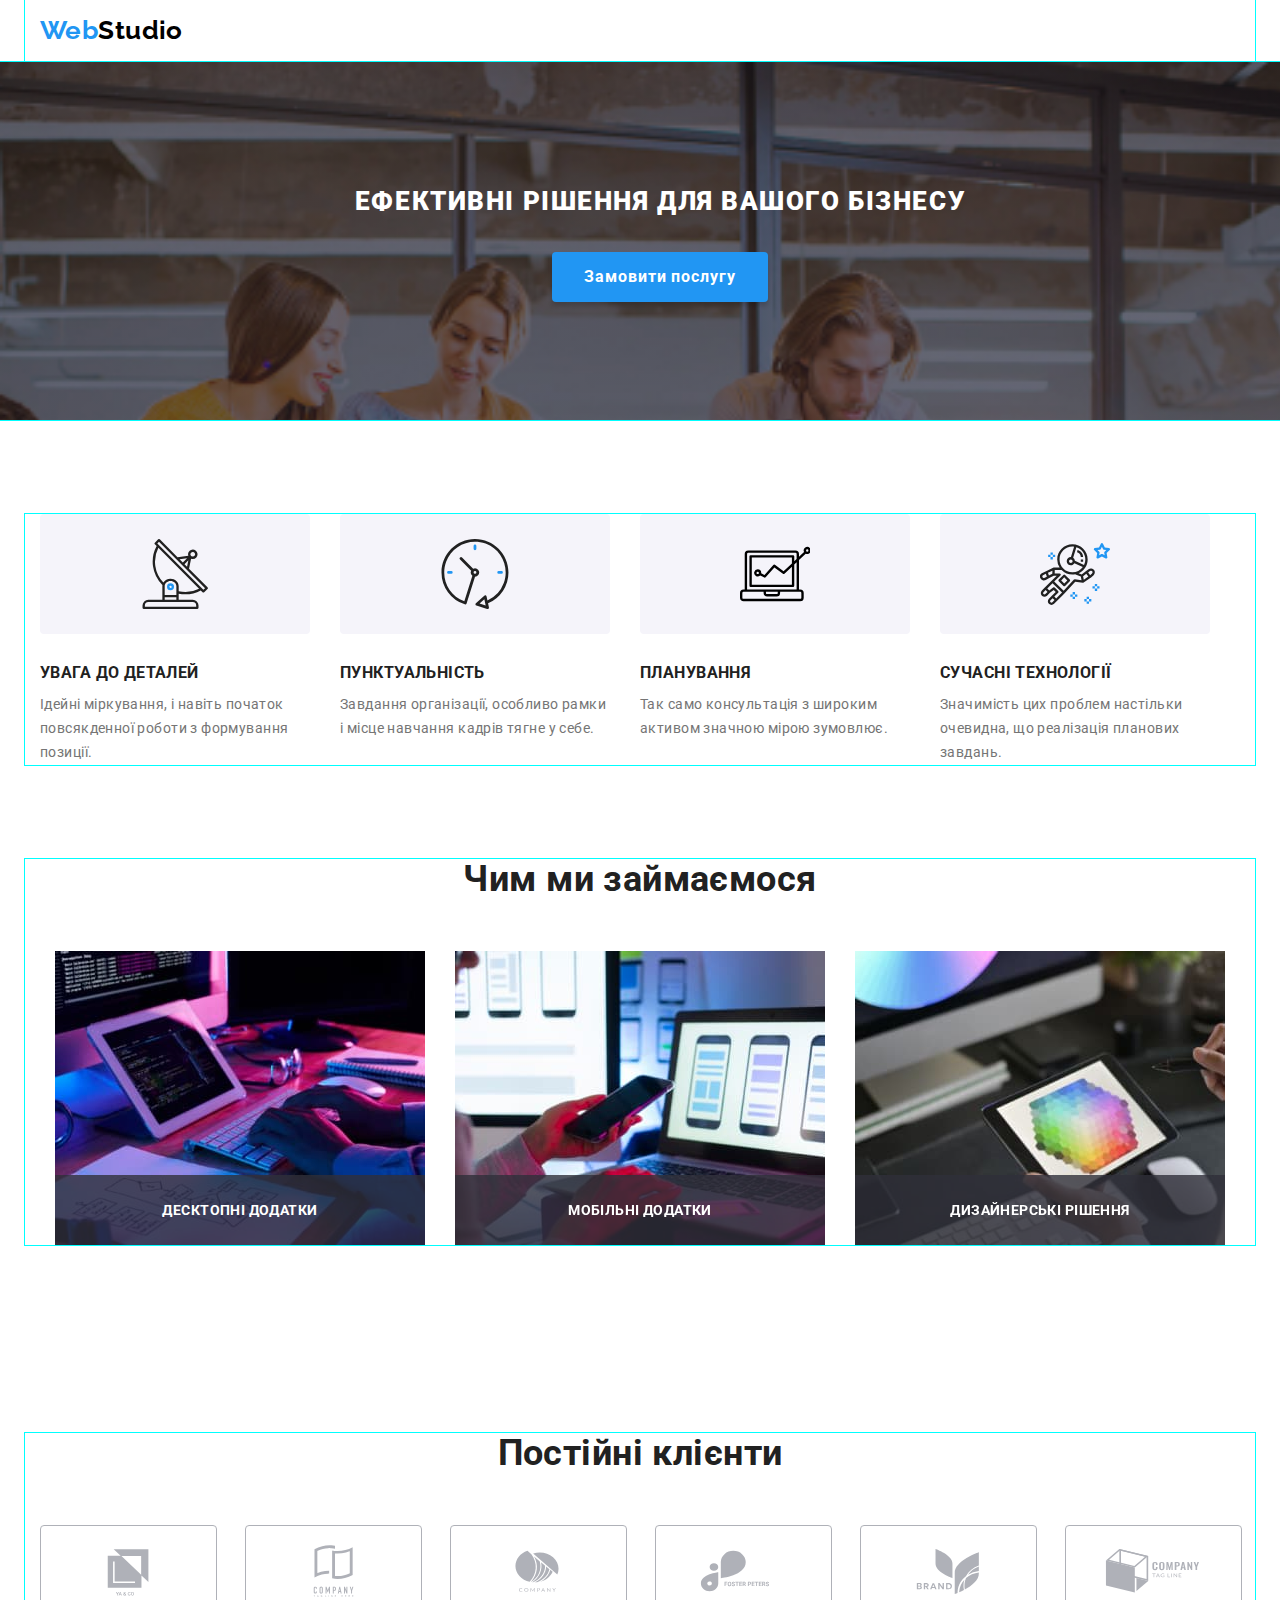
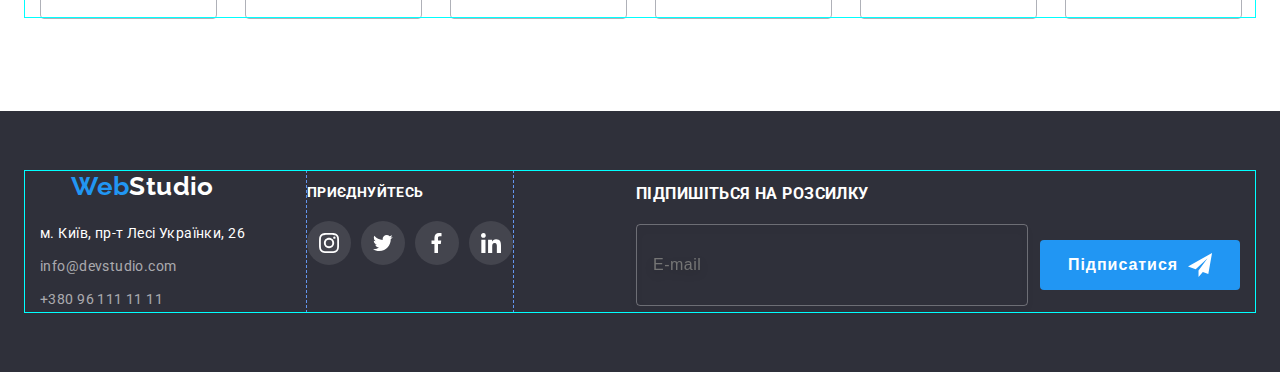
==== commit 4c057b35: "3rd commit" ====
--- a/index.html
+++ b/index.html
@@ -168,7 +168,7 @@
       </section>
 
       <!-- What We Do -->
-<!--       <section class="tasks">
+       <section class="tasks">
         <div class="container">
           <h2 class="section-header">Чим ми займаємося</h2>
           <ul class="tasks__list">
@@ -194,12 +194,12 @@
         </div>
       </section>
 
-      <section class="staff">
+<!--      <section class="staff">
         <div class="container">
           <h2 class="section-header">Наша команда</h2>
           <ul class="staff-list">
             <li class="staff-list__item">
-              <img src="./images/demiyanenko-i.jpg" alt="Ігор Дем'яненко" width="270" class="card-image" />
+              <img src="./images/demiyanenko-i.jpg" alt="Ігор Дем'яненко" width="450px" class="staff-list__image" />
               <div class="staff-list__card">
                 <h3 class="staff-list__name">Ігор Дем'яненко</h3>
                 <p class="staff-list__jobtitle">Product Designer</p>
@@ -350,8 +350,9 @@
         </div>
       </section>
     </main>
-
-    <section class="clients">
+-->
+
+   <section class="clients">
       <div class="container">
         <h2 class="section-header">Постійні клієнти</h2>
         <ul class="client-list">
@@ -401,10 +402,9 @@
       </div>
     </section>
 
-
     <footer class="footer">
-      <div class="container footer-section">
-        <div>
+      <div class="container footer__container">
+        <div class="footer-contact">
           <a href="./index.html" class="logo logo-white-color footer-logo"><span class="logo-accent">Web</span>Studio</a>
           <address class="address-bloque">
             <ul>
@@ -422,7 +422,7 @@
             </ul>
           </address>
         </div>
-        <div>
+        <div class="footer-social-bloque">
           <h3 class="footer-header-white">Приєднуйтесь</h3>
           <ul class="soc-net">
             <li class="soc-net__item">
@@ -462,10 +462,7 @@
             <button type="submit" class="footer-signup-button">Підписатися</button>
           </form>
         </div>
-      </div>
     </footer>
-
--->
 
     <script src="./js/modal.js"></script>
   </body>
--- a/css/main.min.css
+++ b/css/main.min.css
@@ -1 +1 @@
-:root{--font-headers: "Raleway";--first-background-color: #ffffff;--second-background-color: #F5F4FA;--color-accent: #2196F3;--color-accent2: #188CE8;--color-primary-dark: #212121;--color-primary-middle: #757575;--color-light: #ffffff;--t-transition: cubic-bezier(0.4, 0, 0.2, 1);--t-duration: 250ms}body{background-color:var(--first-background-color);font-family:"Roboto",sans-serif;font-weight:400;font-size:14px;letter-spacing:.03em;color:var(--color-primary-dark);margin:0;padding:0}h1,h2,h3,p{margin:0;padding:0}ul{list-style:none;padding:0;margin:0}.hide{border:0;clip:rect(1px, 1px, 1px, 1px);-webkit-clip-path:inset(50%);clip-path:inset(50%);height:1px;margin:-1px;overflow:hidden;padding:0;position:absolute;width:1px}.container{max-width:480px;padding:0 15px;margin:0 auto;outline:1px solid tomato}@media screen and (min-width: 768px){.container{max-width:768px}}@media screen and (min-width: 1200px){.container{max-width:1200px}}.backdrop{position:fixed;top:0;left:0;width:100%;height:100%;background-color:rgba(0,0,0,.2);transition:opacity var(--t-duration) var(--t-transition)}.backdrop.is-hidden{opacity:0;pointer-events:none}.modal{position:absolute;top:50%;left:50%;transform:translate(-50%, -50%);height:581px;width:528px;background-color:#fff}.modal-close-button{position:absolute;top:8px;right:8px;width:30px;height:30px;background:#fff;border:1px solid rgba(0,0,0,.1);border-radius:50%;padding:5px;cursor:pointer;color:#000;transition-property:background-color,color;transition-duration:var(--t-duration);transition-timing-function:var(--t-transition);transition-delay:0}.modal-close-button:hover,.modal-close-button:focus{background:var(--color-accent);color:var(--color-light);outline:none}.button-close{display:block;margin:0;fill:currentColor}.logo{font-family:"Raleway",sans-serif;font-weight:700;font-size:26px;line-height:1.192;text-decoration:none;margin-right:93px;padding-top:15px;padding-bottom:15px}.logo-dark-color{color:#000}.logo-white-color{color:#fff}.logo-accent{color:#2196f3}.section-header{font-weight:700;font-size:36px;line-height:1.166;text-align:center;margin-bottom:50px}.filter-button{font-family:inherit;font-weight:500;font-size:16px;line-height:1.625;background-color:var(--second-background-color);border:0;border-radius:4px;cursor:pointer;padding:6px 22px;min-width:73px;transition-property:background-color,color,box-shadow;transition-duration:var(--t-duration);transition-timing-function:var(--t-transition);transition-delay:0}.filter-button:hover,.filter-button:focus,.filter-button:active{background-color:var(--color-accent);color:var(--color-light);box-shadow:0px 3px 1px rgba(0,0,0,.1),0px 1px 2px rgba(0,0,0,.08),0px 2px 2px rgba(0,0,0,.12)}.soc-net{display:flex;justify-content:center;gap:10px}.soc-net__item{width:44px;height:44px}.soc-net__link{width:100%;height:100%;background-color:var(--first-background-color);border-radius:50%;cursor:pointer;display:flex;align-items:center;justify-content:center;color:#afb1b8;transition-property:background-color,color;transition-duration:var(--t-duration);transition-timing-function:var(--t-transition);transition-delay:0}.soc-net__link:hover,.soc-net__link:focus{background-color:var(--color-accent);color:var(--color-light)}.soc-net__icon{fill:currentColor}.header-bloque{border:#ececec solid;border-width:0 0 1px 0;max-width:1600px;margin:0 auto}.header{display:flex;align-items:center}.header-nav{font-weight:500;line-height:1.143;letter-spacing:.02em;display:flex;margin:0 auto;gap:50px;padding-top:32px;padding-bottom:32px;display:none}.contacts{margin-left:auto;margin-right:0;padding:0}.header-nav-link{color:var(--color-primary-dark);text-decoration:none;padding-top:16px;padding-bottom:32px;transition:color var(--t-duration) var(--t-transition)}.header-nav-link:hover,.header-nav-link:focus{color:var(--color-accent)}.header-current-link{position:relative;color:var(--color-accent)}.header-current-link::after{content:"";display:block;width:100%;height:4px;border-radius:2px;background-color:var(--color-accent);position:absolute;bottom:0;transform:scaleX(1.1)}.header-icon-contact{margin-right:10px;fill:currentColor}.header-contacts-link{color:var(--color-primary-middle);text-decoration:none;padding-top:16px;padding-bottom:16px;display:flex;align-items:center;transition:color var(--t-duration) var(--t-transition)}.header-contacts-link:hover,.header-contacts-link:focus{color:var(--color-accent)}.main-signup-form{padding:40px;width:100%}.main-signup-formfield{position:relative}.main-signup-label{font-size:12px;line-height:1.167;letter-spacing:.01em;color:var(--color-primary-middle)}.main-signup-icon{position:absolute;top:50%;left:12px;fill:var(--color-primary-dark);display:inline-block;width:18px;height:18px;transition:fill var(--t-duration) var(--t-transition)}.main-signup-inputs:focus+.main-signup-icon{fill:var(--color-accent)}.main-signup-inputs{display:block;width:100%;height:40px;box-sizing:border-box;font-size:14px;outline:none;border:1px solid rgba(33,33,33,.2);border-radius:4px;margin-top:4px;margin-bottom:10px;padding:12px 12px 12px 42px;transition:border var(--t-duration) var(--t-transition)}.main-signup-inputs:focus{border:1px solid var(--color-accent)}.main-signup-header{font-weight:700;font-size:20px;line-height:1.15;letter-spacing:.03em;text-align:center;display:block;margin:0 auto 12px auto}.main-signup-textarea{width:100%;height:120px;margin-top:4px;margin-bottom:20px;font-size:14px;border:1px solid rgba(33,33,33,.2);border-radius:4px;padding:12px 16px;resize:none}.main-signup-textarea:focus{border:1px solid var(--color-accent);outline:none}.main-signup-confirm{display:inline-flex;align-items:center;color:var(--color-primary-middle);margin-left:13px}.main-signup-link{color:var(--color-accent);margin-left:5px}.main-signup-link:active{color:var(--color-accent2)}.main-signup-checkbox{-webkit-appearance:none;-moz-appearance:none;appearance:none;position:absolute}.main-signup-checkbox-icon{width:16px;height:15px;display:flex;align-items:center;justify-content:center;border:1px solid var(--color-primary-dark);border-radius:2px;margin-right:7px;transition:border-color var(--t-duration) var(--t-transition),background-color var(--t-duration) var(--t-transition)}.main-signup-checkbox:checked+.main-signup-checkbox-icon{background-color:var(--color-accent);border-color:var(--color-accent)}.main-signup-button{box-sizing:border-box;width:200px;height:50px;background-color:var(--color-accent);border-radius:4px;border:0;color:var(--color-light);display:block;margin:30px auto 0 auto;cursor:pointer;font-weight:700;font-size:16px;line-height:1.875;letter-spacing:.06em;transition:background-color var(--t-duration) var(--t-transition),box-shadow var(--t-duration) var(--t-transition)}.main-signup-button:hover,.main-signup-button:focus{background-color:var(--color-accent2);box-shadow:0px 4px 4px rgba(0,0,0,.15)}.hero__container{padding:118px 60px;background-color:#c4c4c4;background-image:linear-gradient(rgba(47, 48, 58, 0.4), rgba(47, 48, 58, 0.4)),url("../images/webstudio-background_0.jpg");background-size:cover;margin-bottom:60px}.hero__title{width:100%;font-weight:900;font-size:26px;line-height:1.6153846154;letter-spacing:.06em;text-align:center;text-transform:uppercase;color:var(--color-light);margin:0 auto 30px auto}.hero__button{font-family:inherit;font-weight:700;font-size:16px;line-height:1.875;letter-spacing:.06em;align-items:center;text-align:center;color:var(--color-light);cursor:pointer;border:0;background-color:var(--color-accent);box-shadow:0px 4px 4px rgba(0,0,0,.15);border-radius:4px;padding:10px 32px;display:block;margin:0 auto;transition:background-color var(--t-duration) var(--t-transition)}.hero__button:hover{background-color:var(--color-accent2)}.benefit{padding:0}.benefit__list{margin-bottom:60px;display:flex;flex-wrap:wrap;gap:30px}.benefit__item{width:100%}@media screen and (min-width: 768px){.benefit__item{width:354px}}@media screen and (min-width: 1200px){.benefit__item{width:270px}}.benefit__icon{width:100%;height:120px;display:flex;align-items:center;justify-content:center;background-color:#f5f4fa;border-radius:4px}.benefit__name{font-weight:700;line-height:1.143;text-transform:uppercase;margin-top:30px;margin-bottom:10px}.benefit__detail{line-height:1.714;color:var(--color-primary-middle)}.tasks{padding-bottom:94px}.tasks__list{display:flex;justify-content:center;gap:30px}.tasks__detail{position:relative;width:370px;height:294px}.tasks__label{background-color:rgba(47,48,58,.8);color:var(--color-light);font-weight:700;position:absolute;width:100%;height:70px;bottom:0;left:0;display:flex;align-items:center;justify-content:center;text-transform:uppercase}.staff{background-color:var(--second-background-color);padding:94px 0}.staff-list{display:flex;gap:30px}.staff-list__item{background-color:var(--first-background-color);box-shadow:0px 1px 3px rgba(0,0,0,.12),0px 1px 1px rgba(0,0,0,.14),0px 2px 1px rgba(0,0,0,.2);border-radius:0px 0px 4px 4px}.staff-list__card{padding-top:30px;padding-bottom:30px}.staff-list__name{font-weight:500;font-size:16px;line-height:1.187;text-align:center;margin-bottom:10px}.staff-list__jobtitle{font-size:16px;line-height:1.187;text-align:center;margin-bottom:16px;color:var(--color-primary-middle)}.clients{padding:94px 0}.client-list{display:flex;gap:30px}.client-list__item{width:170px;height:92px}.client-list__link{width:100%;height:100%;background-color:var(--first-background-color);border:1px solid #afb1b8;border-radius:4px;cursor:pointer;display:flex;align-items:center;justify-content:center;color:#afb1b8;transition-property:border-color,color;transition-duration:var(--t-duration);transition-timing-function:var(--t-transition);transition-delay:0}.client-list__link:hover,.client-list__link:focus{border-color:var(--color-accent);color:var(--color-accent)}.client-list__logo{fill:currentColor}.portfolio{padding:94px 0}.filter-buttons{display:flex;justify-content:center;margin-bottom:50px;gap:8px}.portfolio-list{display:flex;flex-wrap:wrap;gap:30px}.portfolio-card{transition:filter var(--t-duration) var(--t-transition)}.portfolio-card-popup{position:relative;overflow:hidden}.portfolio-card-label{background-color:rgba(33,150,243,.9);color:var(--color-light);position:absolute;width:100%;height:294px;bottom:0;left:0;display:flex;align-items:center;padding-left:24px;padding-right:24px;font-size:18px;line-height:1.556;letter-spacing:.03em;transform:translateY(101%);transition:transform var(--t-duration) var(--t-transition)}.portfolio-list-link:hover .portfolio-card-label,.portfolio-list-link:focus .portfolio-card-label{transform:translateY(0)}.portfolio-list-link{color:var(--color-primary-dark);text-decoration:none;transition:filter var(--t-duration) var(--t-transition)}.portfolio-list-link:hover,.portfolio-list-link:focus{filter:drop-shadow(0px 4px 4px rgba(0, 0, 0, 0.25));cursor:pointer}.portfolio-project-card{padding:20px 24px;background-color:var(--first-background-color);border:#eee solid;border-width:0 1px 1px 1px}.portfolio-project-name{font-weight:700;font-size:18px;line-height:2;letter-spacing:.06em}.portfolio-project-type{font-size:16px;line-height:1.875;color:var(--color-primary-middle)}.footer{background-color:#2f303a;padding:60px 0;display:flex}.address-bloque{margin-top:20px}.footer-logo{margin-right:0}.footer-link{font-style:normal;line-height:1.714;color:var(--color-light);text-decoration:none;transition:color var(--t-duration) var(--t-transition)}.footer-link:hover{color:var(--color-accent)}.footer-opaque{color:rgba(255,255,255,.6)}.footer-detail{margin-bottom:9px}.footer-detail:last-child{margin-bottom:0}.footer-header-white{color:var(--color-light);padding-top:12px;padding-bottom:20px;font-weight:700;font-size:14px;line-height:1.333;letter-spacing:.03em;text-transform:uppercase}.footer-section{display:flex;gap:70px}.footer-social{background-color:rgba(255,255,255,.1);color:var(--color-light)}.footer-mail-container{margin-left:auto}.footer-email-label{font-weight:700;font-size:14px;line-height:1.333;letter-spacing:.03em;text-transform:uppercase;color:var(--color-light)}.footer-signup-form{display:flex;align-items:center;padding-top:20px}.footer-signup-field{border:1px solid rgba(255,255,255,.3);border-radius:4px;filter:drop-shadow(0px 4px 4px rgba(0, 0, 0, 0.15));background-color:rgba(0,0,0,0);color:var(--color-light);width:358px;height:50px;padding:15px 16px;transition:border-color var(--t-duration) var(--t-transition)}.footer-signup-field:focus{border-color:var(--color-accent);outline:none}.footer-signup-button{display:flex;align-items:center;width:200px;height:50px;margin-left:10px;padding:10px 28px;background-color:var(--color-accent);color:var(--color-light);border-radius:4px;border:0;font-weight:700;font-size:16px;line-height:1.875;letter-spacing:.06em;cursor:pointer;transition:background-color var(--t-duration) var(--t-transition),box-shadow var(--t-duration) var(--t-transition)}.footer-signup-button::after{content:"";width:24px;height:24px;margin-left:10px;background-image:url(../images/icon-send.svg)}.footer-signup-button:focus,.footer-signup-button:hover,.footer-signup-button:active{background-color:var(--color-accent2);box-shadow:0px 4px 4px rgba(0,0,0,.15)}/*# sourceMappingURL=main.min.css.map */+:root{--font-headers: "Raleway";--first-background-color: #ffffff;--second-background-color: #F5F4FA;--color-accent: #2196F3;--color-accent2: #188CE8;--color-primary-dark: #212121;--color-primary-middle: #757575;--color-light: #ffffff;--t-transition: cubic-bezier(0.4, 0, 0.2, 1);--t-duration: 250ms}body{background-color:var(--first-background-color);font-family:"Roboto",sans-serif;font-weight:400;font-size:14px;letter-spacing:.03em;color:var(--color-primary-dark);margin:0;padding:0}h1,h2,h3,p{margin:0;padding:0}ul{list-style:none;padding:0;margin:0}.hide{border:0;clip:rect(1px, 1px, 1px, 1px);-webkit-clip-path:inset(50%);clip-path:inset(50%);height:1px;margin:-1px;overflow:hidden;padding:0;position:absolute;width:1px}.container{width:100%;padding:0 15px;margin:0 auto;outline:1px solid aqua}@media screen and (min-width: 480px){.container{max-width:480px}}@media screen and (min-width: 768px){.container{max-width:768px}}@media screen and (min-width: 1200px){.container{max-width:1200px}}.backdrop{position:fixed;top:0;left:0;width:100%;height:100%;background-color:rgba(0,0,0,.2);transition:opacity var(--t-duration) var(--t-transition)}.backdrop.is-hidden{opacity:0;pointer-events:none}.modal{position:absolute;top:50%;left:50%;transform:translate(-50%, -50%);height:581px;width:528px;background-color:#fff}.modal-close-button{position:absolute;top:8px;right:8px;width:30px;height:30px;background:#fff;border:1px solid rgba(0,0,0,.1);border-radius:50%;padding:5px;cursor:pointer;color:#000;transition-property:background-color,color;transition-duration:var(--t-duration);transition-timing-function:var(--t-transition);transition-delay:0}.modal-close-button:hover,.modal-close-button:focus{background:var(--color-accent);color:var(--color-light);outline:none}.button-close{display:block;margin:0;fill:currentColor}.logo{font-family:"Raleway",sans-serif;font-weight:700;font-size:26px;line-height:1.192;text-decoration:none;margin-right:93px;padding-top:15px;padding-bottom:15px}.logo-dark-color{color:#000}.logo-white-color{color:#fff}.logo-accent{color:#2196f3}.section-header{font-weight:700;font-size:36px;line-height:1.166;text-align:center;margin-bottom:50px}.filter-button{font-family:inherit;font-weight:500;font-size:16px;line-height:1.625;background-color:var(--second-background-color);border:0;border-radius:4px;cursor:pointer;padding:6px 22px;min-width:73px;transition-property:background-color,color,box-shadow;transition-duration:var(--t-duration);transition-timing-function:var(--t-transition);transition-delay:0}.filter-button:hover,.filter-button:focus,.filter-button:active{background-color:var(--color-accent);color:var(--color-light);box-shadow:0px 3px 1px rgba(0,0,0,.1),0px 1px 2px rgba(0,0,0,.08),0px 2px 2px rgba(0,0,0,.12)}.soc-net{display:flex;justify-content:center;gap:10px}.soc-net__item{width:44px;height:44px}.soc-net__link{width:100%;height:100%;background-color:var(--first-background-color);border-radius:50%;cursor:pointer;display:flex;align-items:center;justify-content:center;color:#afb1b8;transition-property:background-color,color;transition-duration:var(--t-duration);transition-timing-function:var(--t-transition);transition-delay:0}.soc-net__link:hover,.soc-net__link:focus{background-color:var(--color-accent);color:var(--color-light)}.soc-net__icon{fill:currentColor}.header-bloque{border:#ececec solid;border-width:0 0 1px 0;max-width:1600px;margin:0 auto}.header{display:flex;align-items:center}.header-nav{font-weight:500;line-height:1.143;letter-spacing:.02em;display:flex;margin:0 auto;gap:50px;padding-top:32px;padding-bottom:32px;display:none}.contacts{margin-left:auto;margin-right:0;padding:0}.header-nav-link{color:var(--color-primary-dark);text-decoration:none;padding-top:16px;padding-bottom:32px;transition:color var(--t-duration) var(--t-transition)}.header-nav-link:hover,.header-nav-link:focus{color:var(--color-accent)}.header-current-link{position:relative;color:var(--color-accent)}.header-current-link::after{content:"";display:block;width:100%;height:4px;border-radius:2px;background-color:var(--color-accent);position:absolute;bottom:0;transform:scaleX(1.1)}.header-icon-contact{margin-right:10px;fill:currentColor}.header-contacts-link{color:var(--color-primary-middle);text-decoration:none;padding-top:16px;padding-bottom:16px;display:flex;align-items:center;transition:color var(--t-duration) var(--t-transition)}.header-contacts-link:hover,.header-contacts-link:focus{color:var(--color-accent)}.main-signup-form{padding:40px;width:100%}.main-signup-formfield{position:relative}.main-signup-label{font-size:12px;line-height:1.167;letter-spacing:.01em;color:var(--color-primary-middle)}.main-signup-icon{position:absolute;top:50%;left:12px;fill:var(--color-primary-dark);display:inline-block;width:18px;height:18px;transition:fill var(--t-duration) var(--t-transition)}.main-signup-inputs:focus+.main-signup-icon{fill:var(--color-accent)}.main-signup-inputs{display:block;width:100%;height:40px;box-sizing:border-box;font-size:14px;outline:none;border:1px solid rgba(33,33,33,.2);border-radius:4px;margin-top:4px;margin-bottom:10px;padding:12px 12px 12px 42px;transition:border var(--t-duration) var(--t-transition)}.main-signup-inputs:focus{border:1px solid var(--color-accent)}.main-signup-header{font-weight:700;font-size:20px;line-height:1.15;letter-spacing:.03em;text-align:center;display:block;margin:0 auto 12px auto}.main-signup-textarea{width:100%;height:120px;margin-top:4px;margin-bottom:20px;font-size:14px;border:1px solid rgba(33,33,33,.2);border-radius:4px;padding:12px 16px;resize:none}.main-signup-textarea:focus{border:1px solid var(--color-accent);outline:none}.main-signup-confirm{display:inline-flex;align-items:center;color:var(--color-primary-middle);margin-left:13px}.main-signup-link{color:var(--color-accent);margin-left:5px}.main-signup-link:active{color:var(--color-accent2)}.main-signup-checkbox{-webkit-appearance:none;-moz-appearance:none;appearance:none;position:absolute}.main-signup-checkbox-icon{width:16px;height:15px;display:flex;align-items:center;justify-content:center;border:1px solid var(--color-primary-dark);border-radius:2px;margin-right:7px;transition:border-color var(--t-duration) var(--t-transition),background-color var(--t-duration) var(--t-transition)}.main-signup-checkbox:checked+.main-signup-checkbox-icon{background-color:var(--color-accent);border-color:var(--color-accent)}.main-signup-button{box-sizing:border-box;width:200px;height:50px;background-color:var(--color-accent);border-radius:4px;border:0;color:var(--color-light);display:block;margin:30px auto 0 auto;cursor:pointer;font-weight:700;font-size:16px;line-height:1.875;letter-spacing:.06em;transition:background-color var(--t-duration) var(--t-transition),box-shadow var(--t-duration) var(--t-transition)}.main-signup-button:hover,.main-signup-button:focus{background-color:var(--color-accent2);box-shadow:0px 4px 4px rgba(0,0,0,.15)}.hero__container{padding:118px 60px;background-color:#c4c4c4;background-image:linear-gradient(rgba(47, 48, 58, 0.4), rgba(47, 48, 58, 0.4)),url("../images/webstudio-background_0.jpg");background-size:cover}.hero__title{width:100%;font-weight:900;font-size:26px;line-height:1.6153846154;letter-spacing:.06em;text-align:center;text-transform:uppercase;color:var(--color-light);margin:0 auto 30px auto}.hero__button{font-family:inherit;font-weight:700;font-size:16px;line-height:1.875;letter-spacing:.06em;align-items:center;text-align:center;color:var(--color-light);cursor:pointer;border:0;background-color:var(--color-accent);box-shadow:0px 4px 4px rgba(0,0,0,.15);border-radius:4px;padding:10px 32px;display:block;margin:0 auto;transition:background-color var(--t-duration) var(--t-transition)}.hero__button:hover{background-color:var(--color-accent2)}.benefit{padding:60px 0}@media screen and (min-width: 1200px){.benefit{padding:94px 0}}.benefit__list{display:flex;flex-wrap:wrap;gap:30px}.benefit__item{width:100%}@media screen and (min-width: 768px){.benefit__item{width:354px}}@media screen and (min-width: 1200px){.benefit__item{width:270px}}.benefit__icon{width:100%;height:120px;display:flex;align-items:center;justify-content:center;background-color:#f5f4fa;border-radius:4px}.benefit__name{font-weight:700;line-height:1.143;text-transform:uppercase;margin-top:30px;margin-bottom:10px}.benefit__detail{line-height:1.714;color:var(--color-primary-middle)}.tasks{display:none}@media screen and (min-width: 1200px){.tasks{padding-bottom:94px;display:block}}.tasks__list{display:flex;justify-content:center;gap:30px}.tasks__detail{position:relative;width:370px;height:294px}.tasks__label{background-color:rgba(47,48,58,.8);color:var(--color-light);font-weight:700;position:absolute;width:100%;height:70px;bottom:0;left:0;display:flex;align-items:center;justify-content:center;text-transform:uppercase}.staff{background-color:var(--second-background-color);padding:60px 0}@media screen and (min-width: 1200px){.staff{padding:94px 0}}.staff-list{display:flex;flex-wrap:wrap;gap:30px}.staff-list__item{background-color:var(--first-background-color);box-shadow:0px 1px 3px rgba(0,0,0,.12),0px 1px 1px rgba(0,0,0,.14),0px 2px 1px rgba(0,0,0,.2);border-radius:0px 0px 4px 4px;width:100%}.staff-list__image{display:block;max-width:450px;height:auto}.staff-list__card{padding-top:30px;padding-bottom:30px}.staff-list__name{font-weight:500;font-size:16px;line-height:1.187;text-align:center;margin-bottom:10px}.staff-list__jobtitle{font-size:16px;line-height:1.187;text-align:center;margin-bottom:16px;color:var(--color-primary-middle)}.clients{padding:60px 0}@media screen and (min-width: 1200px){.clients{padding:94px 0}}.client-list{display:flex;flex-wrap:wrap;gap:30px;align-items:center;justify-content:center}.client-list__item{width:calc((100% - 30px)/2);height:92px}@media screen and (min-width: 768px){.client-list__item{width:calc((100% - 60px)/3)}}@media screen and (min-width: 1200px){.client-list__item{width:calc((100% - 150px)/6)}}.client-list__link{width:100%;height:100%;background-color:var(--first-background-color);border:1px solid #afb1b8;border-radius:4px;cursor:pointer;display:flex;align-items:center;justify-content:center;color:#afb1b8;transition-property:border-color,color;transition-duration:var(--t-duration);transition-timing-function:var(--t-transition);transition-delay:0}.client-list__link:hover,.client-list__link:focus{border-color:var(--color-accent);color:var(--color-accent)}.client-list__logo{fill:currentColor}.portfolio{padding:94px 0}.filter-buttons{display:flex;justify-content:center;margin-bottom:50px;gap:8px}.portfolio-list{display:flex;flex-wrap:wrap;gap:30px}.portfolio-card{transition:filter var(--t-duration) var(--t-transition)}.portfolio-card-popup{position:relative;overflow:hidden}.portfolio-card-label{background-color:rgba(33,150,243,.9);color:var(--color-light);position:absolute;width:100%;height:294px;bottom:0;left:0;display:flex;align-items:center;padding-left:24px;padding-right:24px;font-size:18px;line-height:1.556;letter-spacing:.03em;transform:translateY(101%);transition:transform var(--t-duration) var(--t-transition)}.portfolio-list-link:hover .portfolio-card-label,.portfolio-list-link:focus .portfolio-card-label{transform:translateY(0)}.portfolio-list-link{color:var(--color-primary-dark);text-decoration:none;transition:filter var(--t-duration) var(--t-transition)}.portfolio-list-link:hover,.portfolio-list-link:focus{filter:drop-shadow(0px 4px 4px rgba(0, 0, 0, 0.25));cursor:pointer}.portfolio-project-card{padding:20px 24px;background-color:var(--first-background-color);border:#eee solid;border-width:0 1px 1px 1px}.portfolio-project-name{font-weight:700;font-size:18px;line-height:2;letter-spacing:.06em}.portfolio-project-type{font-size:16px;line-height:1.875;color:var(--color-primary-middle)}.footer{background-color:#2f303a;padding:60px 15px}.footer__container{display:block}@media screen and (min-width: 768px){.footer__container{display:flex;flex-wrap:wrap}}.address-bloque{margin-top:20px}.footer-logo{margin:0 auto;padding:0}.footer-contact{margin:0 auto;text-align:center}@media screen and (min-width: 1200px){.footer-contact{margin:0}}.footer-social-bloque{display:block;margin:0 auto;text-align:center;padding-top:60px;outline:dashed 1px #6495ed}@media screen and (min-width: 768px){.footer-social-bloque{padding-top:5px}}@media screen and (min-width: 1200px){.footer-social-bloque{text-align:left;padding-top:12px}}.footer-link{font-style:normal;line-height:1.714;color:var(--color-light);text-decoration:none;transition:color var(--t-duration) var(--t-transition)}.footer-link:hover{color:var(--color-accent)}.footer-opaque{color:rgba(255,255,255,.6)}.footer-detail{display:flex;justify-content:center;margin-bottom:8px}@media screen and (min-width: 1200px){.footer-detail{justify-content:flex-start}}@media screen and (min-width: 1200px){.footer-detail{margin-bottom:9px}}.footer-detail:last-child{margin-bottom:0}.footer-header-white{color:var(--color-light);padding-bottom:20px;font-weight:700;font-size:14px;line-height:1.333;letter-spacing:.03em;text-transform:uppercase}.footer-social{background-color:rgba(255,255,255,.1);color:var(--color-light)}.footer-mail-container{margin:0 auto;text-align:center;padding-top:60px;padding-bottom:0}@media screen and (min-width: 1200px){.footer-mail-container{text-align:left;padding-top:12px;margin-right:0}}.footer-email-label{font-weight:700;font-size:14px;line-height:1.333;letter-spacing:.03em;text-transform:uppercase;color:var(--color-light)}.footer-signup-form{padding-top:20px}@media screen and (min-width: 1200px){.footer-signup-form{display:flex;align-items:center}}.footer-signup-field{border:1px solid rgba(255,255,255,.3);border-radius:4px;filter:drop-shadow(0px 4px 4px rgba(0, 0, 0, 0.15));background-color:rgba(0,0,0,0);width:100%;height:50px;padding:15px 16px;margin-bottom:20px;font-weight:400;font-size:16px;line-height:1.25;letter-spacing:.03em;color:rgba(255,255,255,.6);transition:border-color var(--t-duration) var(--t-transition)}@media screen and (min-width: 768px){.footer-signup-field{width:450px}}@media screen and (min-width: 1200px){.footer-signup-field{width:358px;margin-bottom:0;margin-right:12px}}.footer-signup-field:focus{border-color:var(--color-accent);outline:none}.footer-signup-button{display:flex;align-items:center;width:200px;height:50px;margin:0 auto;padding:10px 28px;background-color:var(--color-accent);color:var(--color-light);border-radius:4px;border:0;font-weight:700;font-size:16px;line-height:1.875;letter-spacing:.06em;cursor:pointer;transition:background-color var(--t-duration) var(--t-transition),box-shadow var(--t-duration) var(--t-transition)}.footer-signup-button::after{content:"";width:24px;height:24px;margin-left:10px;background-image:url(../images/icon-send.svg)}.footer-signup-button:focus,.footer-signup-button:hover,.footer-signup-button:active{background-color:var(--color-accent2);box-shadow:0px 4px 4px rgba(0,0,0,.15)}/*# sourceMappingURL=main.min.css.map */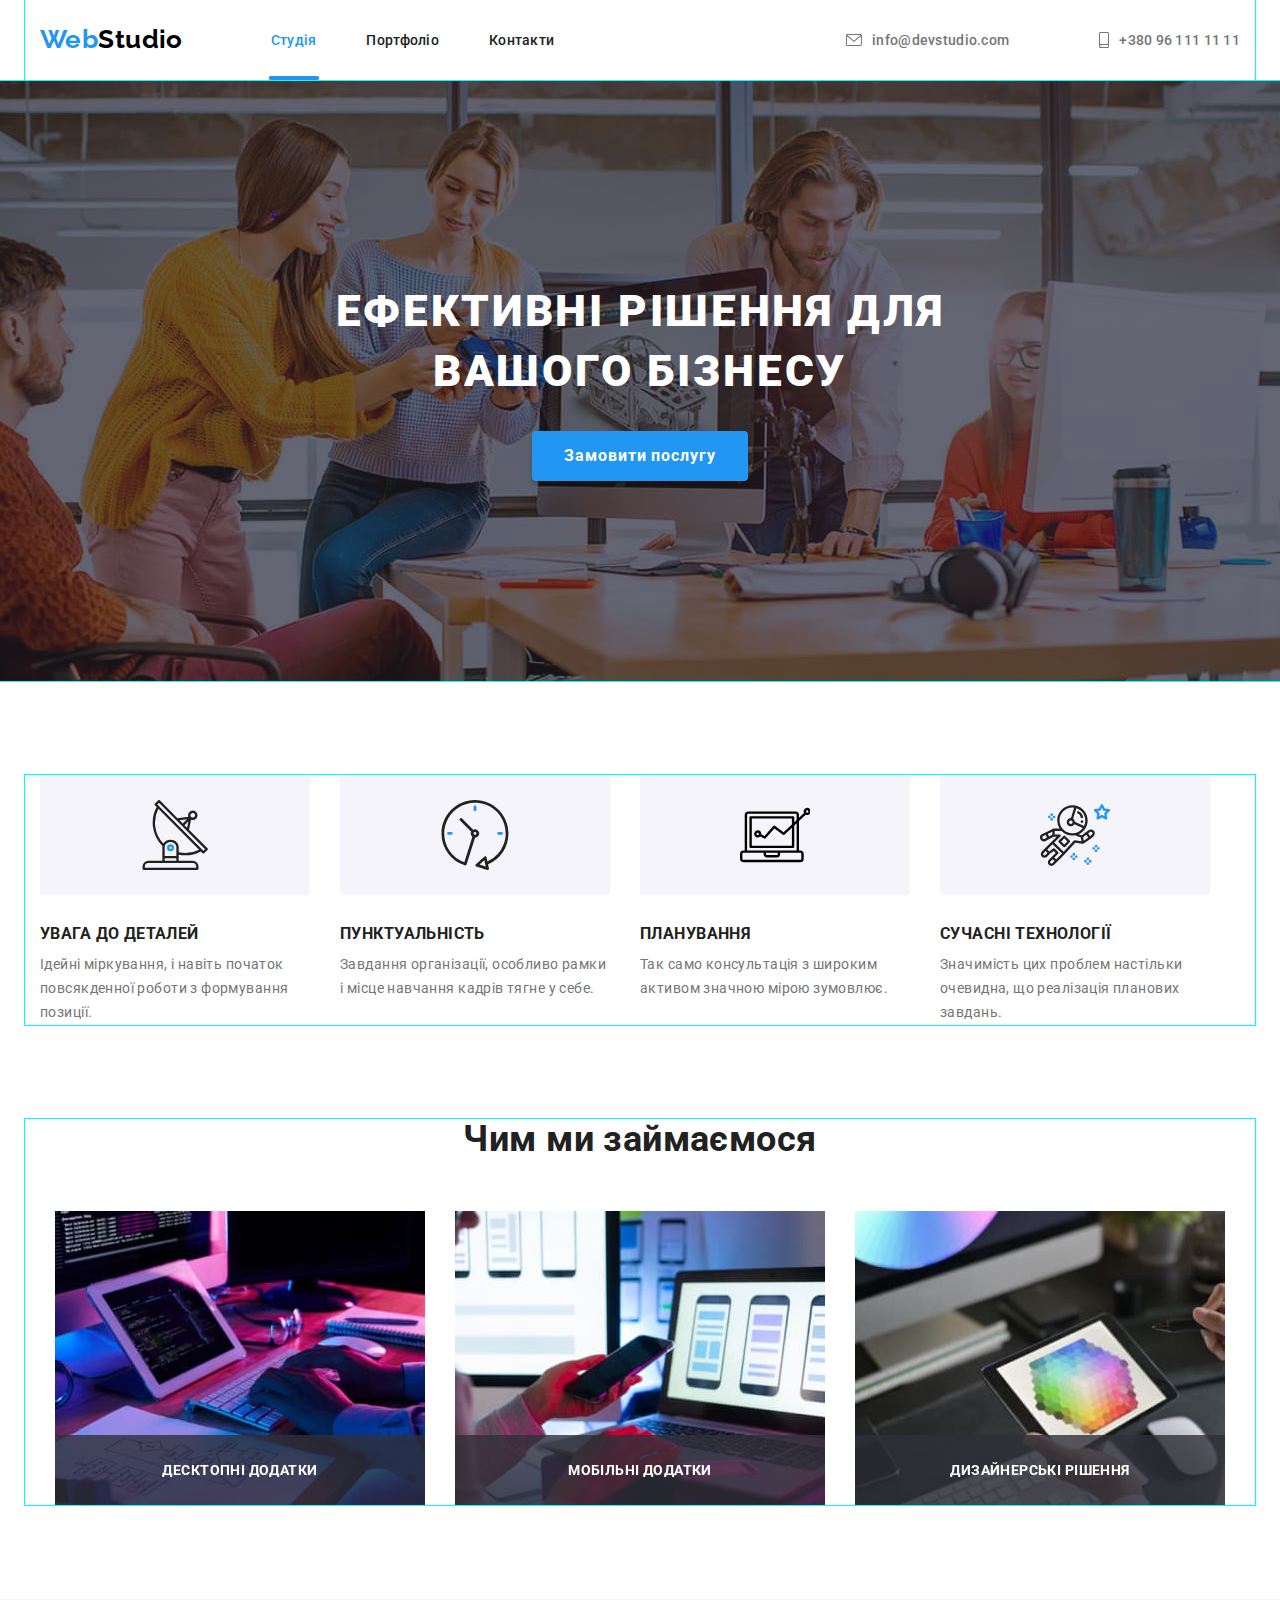
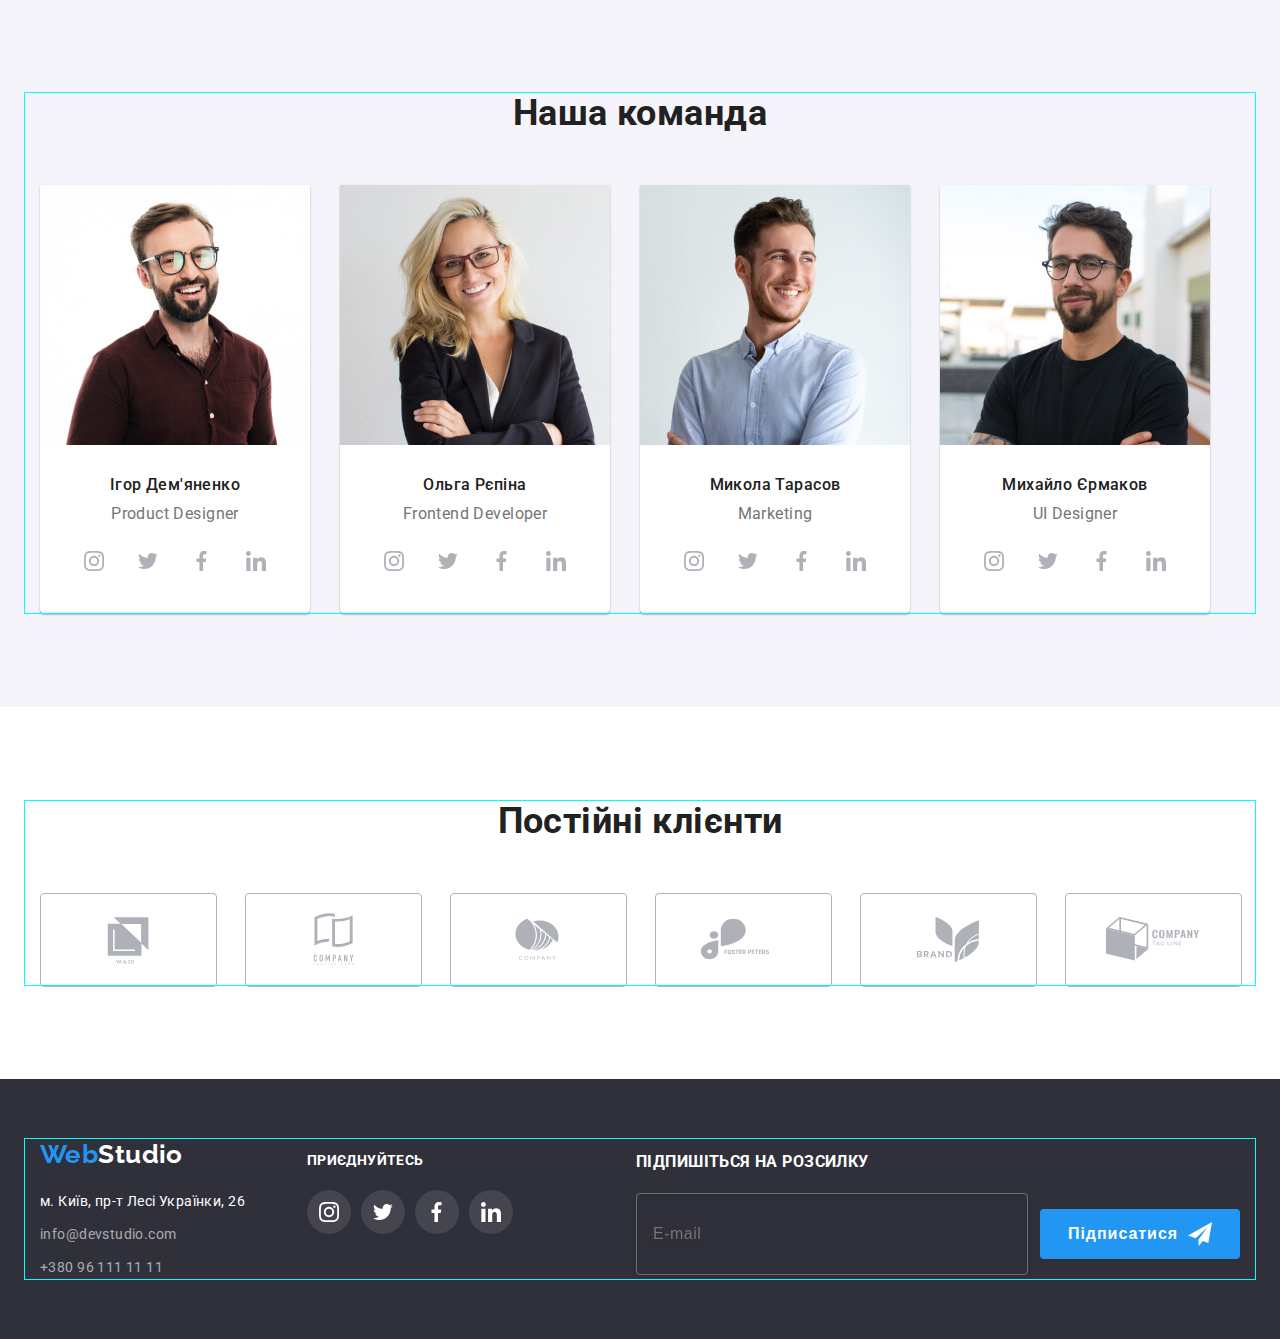
==== commit 857ac89e: "4rd commit" ====
--- a/index.html
+++ b/index.html
@@ -21,7 +21,9 @@
   <body>
     <header class="header-bloque">
       <div class="header container">
-        <a href="./index.html" class="logo logo-dark-color"><span class="logo-accent">Web</span>Studio</a>
+        <div class="header__item">
+          <a href="./index.html" class="logo logo-dark-color"><span class="logo-accent">Web</span>Studio</a>
+        </div>
         <nav>
           <ul class="header-nav">
             <li><a href="./index.html" class="header-nav-link header-current-link">Студія</a></li>
@@ -29,24 +31,56 @@
             <li><a href="#" class="header-nav-link">Контакти</a></li>
           </ul>
         </nav>
-        <ul class="header-nav contacts">
-          <li>
-            <a href="mailto:info@devstudio.com" class="header-contacts-link">
-              <svg class="header-icon-contact" width="16" height="12">
-                <use href="./images/icons.svg#icon-envelope"></use>
-              </svg>
-              info@devstudio.com
-            </a>
-          </li>
-          <li>
-            <a href="tel:+380961111111" class="header-contacts-link">
-              <svg class="header-icon-contact" width="10" height="16">
-                <use href="./images/icons.svg#icon-smartphone"></use>
-              </svg>
-              +380 96 111 11 11
-            </a>
-          </li>
-        </ul>
+        <div class="header__item--contacts">
+          <ul class="header-nav contacts">
+            <li>
+              <a href="mailto:info@devstudio.com" class="header-contacts-link">
+                <svg class="header-icon-contact" width="16" height="12">
+                  <use href="./images/icons.svg#icon-envelope"></use>
+                </svg>
+                info@devstudio.com
+              </a>
+            </li>
+            <li>
+              <a href="tel:+380961111111" class="header-contacts-link">
+                <svg class="header-icon-contact" width="10" height="16">
+                  <use href="./images/icons.svg#icon-smartphone"></use>
+                </svg>
+                +380 96 111 11 11
+              </a>
+            </li>
+          </ul>
+        </div>
+        <button type="button" data-menu-open class="mobile-menu-open">O</button>
+      </div>
+      <div data-menu class="mobile-menu is-hidden">
+        <div class="container">
+          <button type="button" data-menu-close class="mobile-menu-close">X</button>
+          <div class="mobile-menu-top">
+            <ul class="mobile-menu__list">
+              <li class="mobile-menu__item"><a href="./index.html" class="mobile-menu__link">Студія</a></li>
+              <li class="mobile-menu__item"><a href="./portfolio.html" class="mobile-menu__link">Портфоліо</a></li>
+              <li class="mobile-menu__item"><a href="#" class="mobile-menu__link">Контакти</a></li>
+            </ul>
+          </div>
+          <div class="mobile-menu-bottom">
+            <ul class="mobile-menu-contacts">
+              <li class="mobile-menu-phone__item">
+                <a href="tel:+380961111111" class="mobile-menu-phone__link"> +380 96 111 11 11 </a>
+              </li>
+              <li class="mobile-menu-email__item">
+                <a href="mailto:info@devstudio.com" class="mobile-menu-email__link"> info@devstudio.com </a>
+              </li>
+            </ul>
+
+            <ul class="mobile-menu-soc">
+              <li class="mobile-menu-soc__item"><a href="#" class="mobile-menu-soc__link">instagram</a></li>
+              <li class="mobile-menu-soc__item"><a href="#" class="mobile-menu-soc__link">twitter</a></li>
+              <li class="mobile-menu-soc__item"><a href="#" class="mobile-menu-soc__link">facebook</a></li>
+              <li class="mobile-menu-soc__item"><a href="#" class="mobile-menu-soc__link">linkedin</a></li>
+            </ul>
+          </div>
+        </div>
       </div>
     </header>
 
@@ -126,49 +160,49 @@
                     <use href="./images/icons.svg#icon-benefit1"></use>
                   </svg>
                 </div>
-              <h3 class="benefit__name">УВАГА ДО ДЕТАЛЕЙ</h3>
-              <p class="benefit__detail">Ідейні міркування, і навіть початок повсякденної роботи з формування позиції.</p>
+                <h3 class="benefit__name">УВАГА ДО ДЕТАЛЕЙ</h3>
+                <p class="benefit__detail">Ідейні міркування, і навіть початок повсякденної роботи з формування позиції.</p>
               </div>
             </li>
             <li>
               <div class="benefit__item">
                 <div class="benefit__icon">
-                <svg width="70" height="70">
-                  <use href="./images/icons.svg#icon-benefit2"></use>
-                </svg>
-              </div>
-              <h3 class="benefit__name">ПУНКТУАЛЬНІСТЬ</h3>
-              <p class="benefit__detail">Завдання організації, особливо рамки і місце навчання кадрів тягне у себе.</p>
-            </div>
-          </li>
+                  <svg width="70" height="70">
+                    <use href="./images/icons.svg#icon-benefit2"></use>
+                  </svg>
+                </div>
+                <h3 class="benefit__name">ПУНКТУАЛЬНІСТЬ</h3>
+                <p class="benefit__detail">Завдання організації, особливо рамки і місце навчання кадрів тягне у себе.</p>
+              </div>
+            </li>
             <li>
               <div class="benefit__item">
                 <div class="benefit__icon">
-                <svg width="70" height="70">
-                  <use href="./images/icons.svg#icon-benefit3"></use>
-                </svg>
-              </div>
-              <h3 class="benefit__name">ПЛАНУВАННЯ</h3>
-              <p class="benefit__detail">Так само консультація з широким активом значною мірою зумовлює.</p>
-            </div>
-          </li>
+                  <svg width="70" height="70">
+                    <use href="./images/icons.svg#icon-benefit3"></use>
+                  </svg>
+                </div>
+                <h3 class="benefit__name">ПЛАНУВАННЯ</h3>
+                <p class="benefit__detail">Так само консультація з широким активом значною мірою зумовлює.</p>
+              </div>
+            </li>
             <li>
               <div class="benefit__item">
                 <div class="benefit__icon">
-                <svg width="70" height="70">
-                  <use href="./images/icons.svg#icon-benefit4"></use>
-                </svg>
-              </div>
-              <h3 class="benefit__name">СУЧАСНІ ТЕХНОЛОГІЇ</h3>
-              <p class="benefit__detail">Значимість цих проблем настільки очевидна, що реалізація планових завдань.</p>
-            </div>
-          </li>
+                  <svg width="70" height="70">
+                    <use href="./images/icons.svg#icon-benefit4"></use>
+                  </svg>
+                </div>
+                <h3 class="benefit__name">СУЧАСНІ ТЕХНОЛОГІЇ</h3>
+                <p class="benefit__detail">Значимість цих проблем настільки очевидна, що реалізація планових завдань.</p>
+              </div>
+            </li>
           </ul>
         </div>
       </section>
 
       <!-- What We Do -->
-       <section class="tasks">
+      <section class="tasks">
         <div class="container">
           <h2 class="section-header">Чим ми займаємося</h2>
           <ul class="tasks__list">
@@ -194,12 +228,18 @@
         </div>
       </section>
 
-<!--      <section class="staff">
+      <section class="staff">
         <div class="container">
           <h2 class="section-header">Наша команда</h2>
           <ul class="staff-list">
             <li class="staff-list__item">
-              <img src="./images/demiyanenko-i.jpg" alt="Ігор Дем'яненко" width="450px" class="staff-list__image" />
+              <picture>
+                <source srcset="./images/staff/d_demianenko_1x.jpg 1x, ./images/staff/d_demianenko_2x.jpg 2x" media="(min-width: 1200px)" />
+                <source srcset="./images/staff/t_demianenko_1x.jpg 1x, ./images/staff/t_demianenko_2x.jpg 2x" media="(min-width: 768px)" />
+                <source srcset="./images/staff/m_demianenko_1x.jpg 1x, ./images/staff/m_demianenko_2x.jpg 2x" media="(max-width: 767px)" />
+                <img src="./images/staff/m_demianenko_1x.jpg" alt="Ігор Дем'яненко" width="450px" class="staff-list__image" />
+              </picture>
+
               <div class="staff-list__card">
                 <h3 class="staff-list__name">Ігор Дем'яненко</h3>
                 <p class="staff-list__jobtitle">Product Designer</p>
@@ -236,7 +276,12 @@
               </div>
             </li>
             <li class="staff-list__item">
-              <img src="./images/repina-o.jpg" alt="Ольга Рєпіна" width="270" class="card-image" />
+              <picture>
+                <source srcset="./images/staff/d_repina_1x.jpg 1x, ./images/staff/d_repina_2x.jpg 2x" media="(min-width: 1200px)" />
+                <source srcset="./images/staff/t_repina_1x.jpg 1x, ./images/staff/t_repina_2x.jpg 2x" media="(min-width: 768px)" />
+                <source srcset="./images/staff/m_repina_1x.jpg 1x, ./images/staff/m_repina_2x.jpg 2x" media="(max-width: 767px)" />
+                <img src="./images/staff/m_repina_1x.jpg" alt="Ольга Рєпіна" width="450px" class="staff-list__image" />
+              </picture>
               <div class="staff-list__card">
                 <h3 class="staff-list__name">Ольга Рєпіна</h3>
                 <p class="staff-list__jobtitle">Frontend Developer</p>
@@ -273,7 +318,12 @@
               </div>
             </li>
             <li class="staff-list__item">
-              <img src="./images/tarasov-m.jpg" alt="Микола Тарасов" width="270" class="card-image" />
+              <picture>
+                <source srcset="./images/staff/d_tarasov_1x.jpg 1x, ./images/staff/d_tarasov_2x.jpg 2x" media="(min-width: 1200px)" />
+                <source srcset="./images/staff/t_tarasov_1x.jpg 1x, ./images/staff/t_tarasov_2x.jpg 2x" media="(min-width: 768px)" />
+                <source srcset="./images/staff/m_tarasov_1x.jpg 1x, ./images/staff/m_tarasov_2x.jpg 2x" media="(max-width: 767px)" />
+                <img src="./images/staff/m_tarasov_1x.jpg" alt="Микола Тарасов" width="450px" class="staff-list__image" />
+              </picture>
               <div class="staff-list__card">
                 <h3 class="staff-list__name">Микола Тарасов</h3>
                 <p class="staff-list__jobtitle">Marketing</p>
@@ -310,7 +360,12 @@
               </div>
             </li>
             <li class="staff-list__item">
-              <img src="./images/ermakov-m.jpg" alt="Михайло Єрмаков" width="270" class="card-image" />
+              <picture>
+                <source srcset="./images/staff/d_ermakov_1x.jpg 1x, ./images/staff/d_ermakov_2x.jpg 2x" media="(min-width: 1200px)" />
+                <source srcset="./images/staff/t_ermakov_1x.jpg 1x, ./images/staff/t_ermakov_2x.jpg 2x" media="(min-width: 768px)" />
+                <source srcset="./images/staff/m_ermakov_1x.jpg 1x, ./images/staff/m_ermakov_2x.jpg 2x" media="(max-width: 767px)" />
+                <img src="./images/staff/m_ermakov_1x.jpg" alt="Михайло Єрмаков" width="450px" class="staff-list__image" />
+              </picture>
               <div class="staff-list__card">
                 <h3 class="staff-list__name">Михайло Єрмаков</h3>
                 <p class="staff-list__jobtitle">UI Designer</p>
@@ -350,9 +405,8 @@
         </div>
       </section>
     </main>
--->
-
-   <section class="clients">
+
+    <section class="clients">
       <div class="container">
         <h2 class="section-header">Постійні клієнти</h2>
         <ul class="client-list">
@@ -462,8 +516,10 @@
             <button type="submit" class="footer-signup-button">Підписатися</button>
           </form>
         </div>
+      </div>
     </footer>
 
     <script src="./js/modal.js"></script>
+    <script src="./js/menu.js"></script>
   </body>
 </html>
--- a/css/main.min.css
+++ b/css/main.min.css
@@ -1 +1 @@
-:root{--font-headers: "Raleway";--first-background-color: #ffffff;--second-background-color: #F5F4FA;--color-accent: #2196F3;--color-accent2: #188CE8;--color-primary-dark: #212121;--color-primary-middle: #757575;--color-light: #ffffff;--t-transition: cubic-bezier(0.4, 0, 0.2, 1);--t-duration: 250ms}body{background-color:var(--first-background-color);font-family:"Roboto",sans-serif;font-weight:400;font-size:14px;letter-spacing:.03em;color:var(--color-primary-dark);margin:0;padding:0}h1,h2,h3,p{margin:0;padding:0}ul{list-style:none;padding:0;margin:0}.hide{border:0;clip:rect(1px, 1px, 1px, 1px);-webkit-clip-path:inset(50%);clip-path:inset(50%);height:1px;margin:-1px;overflow:hidden;padding:0;position:absolute;width:1px}.container{width:100%;padding:0 15px;margin:0 auto;outline:1px solid aqua}@media screen and (min-width: 480px){.container{max-width:480px}}@media screen and (min-width: 768px){.container{max-width:768px}}@media screen and (min-width: 1200px){.container{max-width:1200px}}.backdrop{position:fixed;top:0;left:0;width:100%;height:100%;background-color:rgba(0,0,0,.2);transition:opacity var(--t-duration) var(--t-transition)}.backdrop.is-hidden{opacity:0;pointer-events:none}.modal{position:absolute;top:50%;left:50%;transform:translate(-50%, -50%);height:581px;width:528px;background-color:#fff}.modal-close-button{position:absolute;top:8px;right:8px;width:30px;height:30px;background:#fff;border:1px solid rgba(0,0,0,.1);border-radius:50%;padding:5px;cursor:pointer;color:#000;transition-property:background-color,color;transition-duration:var(--t-duration);transition-timing-function:var(--t-transition);transition-delay:0}.modal-close-button:hover,.modal-close-button:focus{background:var(--color-accent);color:var(--color-light);outline:none}.button-close{display:block;margin:0;fill:currentColor}.logo{font-family:"Raleway",sans-serif;font-weight:700;font-size:26px;line-height:1.192;text-decoration:none;margin-right:93px;padding-top:15px;padding-bottom:15px}.logo-dark-color{color:#000}.logo-white-color{color:#fff}.logo-accent{color:#2196f3}.section-header{font-weight:700;font-size:36px;line-height:1.166;text-align:center;margin-bottom:50px}.filter-button{font-family:inherit;font-weight:500;font-size:16px;line-height:1.625;background-color:var(--second-background-color);border:0;border-radius:4px;cursor:pointer;padding:6px 22px;min-width:73px;transition-property:background-color,color,box-shadow;transition-duration:var(--t-duration);transition-timing-function:var(--t-transition);transition-delay:0}.filter-button:hover,.filter-button:focus,.filter-button:active{background-color:var(--color-accent);color:var(--color-light);box-shadow:0px 3px 1px rgba(0,0,0,.1),0px 1px 2px rgba(0,0,0,.08),0px 2px 2px rgba(0,0,0,.12)}.soc-net{display:flex;justify-content:center;gap:10px}.soc-net__item{width:44px;height:44px}.soc-net__link{width:100%;height:100%;background-color:var(--first-background-color);border-radius:50%;cursor:pointer;display:flex;align-items:center;justify-content:center;color:#afb1b8;transition-property:background-color,color;transition-duration:var(--t-duration);transition-timing-function:var(--t-transition);transition-delay:0}.soc-net__link:hover,.soc-net__link:focus{background-color:var(--color-accent);color:var(--color-light)}.soc-net__icon{fill:currentColor}.header-bloque{border:#ececec solid;border-width:0 0 1px 0;max-width:1600px;margin:0 auto}.header{display:flex;align-items:center}.header-nav{font-weight:500;line-height:1.143;letter-spacing:.02em;display:flex;margin:0 auto;gap:50px;padding-top:32px;padding-bottom:32px;display:none}.contacts{margin-left:auto;margin-right:0;padding:0}.header-nav-link{color:var(--color-primary-dark);text-decoration:none;padding-top:16px;padding-bottom:32px;transition:color var(--t-duration) var(--t-transition)}.header-nav-link:hover,.header-nav-link:focus{color:var(--color-accent)}.header-current-link{position:relative;color:var(--color-accent)}.header-current-link::after{content:"";display:block;width:100%;height:4px;border-radius:2px;background-color:var(--color-accent);position:absolute;bottom:0;transform:scaleX(1.1)}.header-icon-contact{margin-right:10px;fill:currentColor}.header-contacts-link{color:var(--color-primary-middle);text-decoration:none;padding-top:16px;padding-bottom:16px;display:flex;align-items:center;transition:color var(--t-duration) var(--t-transition)}.header-contacts-link:hover,.header-contacts-link:focus{color:var(--color-accent)}.main-signup-form{padding:40px;width:100%}.main-signup-formfield{position:relative}.main-signup-label{font-size:12px;line-height:1.167;letter-spacing:.01em;color:var(--color-primary-middle)}.main-signup-icon{position:absolute;top:50%;left:12px;fill:var(--color-primary-dark);display:inline-block;width:18px;height:18px;transition:fill var(--t-duration) var(--t-transition)}.main-signup-inputs:focus+.main-signup-icon{fill:var(--color-accent)}.main-signup-inputs{display:block;width:100%;height:40px;box-sizing:border-box;font-size:14px;outline:none;border:1px solid rgba(33,33,33,.2);border-radius:4px;margin-top:4px;margin-bottom:10px;padding:12px 12px 12px 42px;transition:border var(--t-duration) var(--t-transition)}.main-signup-inputs:focus{border:1px solid var(--color-accent)}.main-signup-header{font-weight:700;font-size:20px;line-height:1.15;letter-spacing:.03em;text-align:center;display:block;margin:0 auto 12px auto}.main-signup-textarea{width:100%;height:120px;margin-top:4px;margin-bottom:20px;font-size:14px;border:1px solid rgba(33,33,33,.2);border-radius:4px;padding:12px 16px;resize:none}.main-signup-textarea:focus{border:1px solid var(--color-accent);outline:none}.main-signup-confirm{display:inline-flex;align-items:center;color:var(--color-primary-middle);margin-left:13px}.main-signup-link{color:var(--color-accent);margin-left:5px}.main-signup-link:active{color:var(--color-accent2)}.main-signup-checkbox{-webkit-appearance:none;-moz-appearance:none;appearance:none;position:absolute}.main-signup-checkbox-icon{width:16px;height:15px;display:flex;align-items:center;justify-content:center;border:1px solid var(--color-primary-dark);border-radius:2px;margin-right:7px;transition:border-color var(--t-duration) var(--t-transition),background-color var(--t-duration) var(--t-transition)}.main-signup-checkbox:checked+.main-signup-checkbox-icon{background-color:var(--color-accent);border-color:var(--color-accent)}.main-signup-button{box-sizing:border-box;width:200px;height:50px;background-color:var(--color-accent);border-radius:4px;border:0;color:var(--color-light);display:block;margin:30px auto 0 auto;cursor:pointer;font-weight:700;font-size:16px;line-height:1.875;letter-spacing:.06em;transition:background-color var(--t-duration) var(--t-transition),box-shadow var(--t-duration) var(--t-transition)}.main-signup-button:hover,.main-signup-button:focus{background-color:var(--color-accent2);box-shadow:0px 4px 4px rgba(0,0,0,.15)}.hero__container{padding:118px 60px;background-color:#c4c4c4;background-image:linear-gradient(rgba(47, 48, 58, 0.4), rgba(47, 48, 58, 0.4)),url("../images/webstudio-background_0.jpg");background-size:cover}.hero__title{width:100%;font-weight:900;font-size:26px;line-height:1.6153846154;letter-spacing:.06em;text-align:center;text-transform:uppercase;color:var(--color-light);margin:0 auto 30px auto}.hero__button{font-family:inherit;font-weight:700;font-size:16px;line-height:1.875;letter-spacing:.06em;align-items:center;text-align:center;color:var(--color-light);cursor:pointer;border:0;background-color:var(--color-accent);box-shadow:0px 4px 4px rgba(0,0,0,.15);border-radius:4px;padding:10px 32px;display:block;margin:0 auto;transition:background-color var(--t-duration) var(--t-transition)}.hero__button:hover{background-color:var(--color-accent2)}.benefit{padding:60px 0}@media screen and (min-width: 1200px){.benefit{padding:94px 0}}.benefit__list{display:flex;flex-wrap:wrap;gap:30px}.benefit__item{width:100%}@media screen and (min-width: 768px){.benefit__item{width:354px}}@media screen and (min-width: 1200px){.benefit__item{width:270px}}.benefit__icon{width:100%;height:120px;display:flex;align-items:center;justify-content:center;background-color:#f5f4fa;border-radius:4px}.benefit__name{font-weight:700;line-height:1.143;text-transform:uppercase;margin-top:30px;margin-bottom:10px}.benefit__detail{line-height:1.714;color:var(--color-primary-middle)}.tasks{display:none}@media screen and (min-width: 1200px){.tasks{padding-bottom:94px;display:block}}.tasks__list{display:flex;justify-content:center;gap:30px}.tasks__detail{position:relative;width:370px;height:294px}.tasks__label{background-color:rgba(47,48,58,.8);color:var(--color-light);font-weight:700;position:absolute;width:100%;height:70px;bottom:0;left:0;display:flex;align-items:center;justify-content:center;text-transform:uppercase}.staff{background-color:var(--second-background-color);padding:60px 0}@media screen and (min-width: 1200px){.staff{padding:94px 0}}.staff-list{display:flex;flex-wrap:wrap;gap:30px}.staff-list__item{background-color:var(--first-background-color);box-shadow:0px 1px 3px rgba(0,0,0,.12),0px 1px 1px rgba(0,0,0,.14),0px 2px 1px rgba(0,0,0,.2);border-radius:0px 0px 4px 4px;width:100%}.staff-list__image{display:block;max-width:450px;height:auto}.staff-list__card{padding-top:30px;padding-bottom:30px}.staff-list__name{font-weight:500;font-size:16px;line-height:1.187;text-align:center;margin-bottom:10px}.staff-list__jobtitle{font-size:16px;line-height:1.187;text-align:center;margin-bottom:16px;color:var(--color-primary-middle)}.clients{padding:60px 0}@media screen and (min-width: 1200px){.clients{padding:94px 0}}.client-list{display:flex;flex-wrap:wrap;gap:30px;align-items:center;justify-content:center}.client-list__item{width:calc((100% - 30px)/2);height:92px}@media screen and (min-width: 768px){.client-list__item{width:calc((100% - 60px)/3)}}@media screen and (min-width: 1200px){.client-list__item{width:calc((100% - 150px)/6)}}.client-list__link{width:100%;height:100%;background-color:var(--first-background-color);border:1px solid #afb1b8;border-radius:4px;cursor:pointer;display:flex;align-items:center;justify-content:center;color:#afb1b8;transition-property:border-color,color;transition-duration:var(--t-duration);transition-timing-function:var(--t-transition);transition-delay:0}.client-list__link:hover,.client-list__link:focus{border-color:var(--color-accent);color:var(--color-accent)}.client-list__logo{fill:currentColor}.portfolio{padding:94px 0}.filter-buttons{display:flex;justify-content:center;margin-bottom:50px;gap:8px}.portfolio-list{display:flex;flex-wrap:wrap;gap:30px}.portfolio-card{transition:filter var(--t-duration) var(--t-transition)}.portfolio-card-popup{position:relative;overflow:hidden}.portfolio-card-label{background-color:rgba(33,150,243,.9);color:var(--color-light);position:absolute;width:100%;height:294px;bottom:0;left:0;display:flex;align-items:center;padding-left:24px;padding-right:24px;font-size:18px;line-height:1.556;letter-spacing:.03em;transform:translateY(101%);transition:transform var(--t-duration) var(--t-transition)}.portfolio-list-link:hover .portfolio-card-label,.portfolio-list-link:focus .portfolio-card-label{transform:translateY(0)}.portfolio-list-link{color:var(--color-primary-dark);text-decoration:none;transition:filter var(--t-duration) var(--t-transition)}.portfolio-list-link:hover,.portfolio-list-link:focus{filter:drop-shadow(0px 4px 4px rgba(0, 0, 0, 0.25));cursor:pointer}.portfolio-project-card{padding:20px 24px;background-color:var(--first-background-color);border:#eee solid;border-width:0 1px 1px 1px}.portfolio-project-name{font-weight:700;font-size:18px;line-height:2;letter-spacing:.06em}.portfolio-project-type{font-size:16px;line-height:1.875;color:var(--color-primary-middle)}.footer{background-color:#2f303a;padding:60px 15px}.footer__container{display:block}@media screen and (min-width: 768px){.footer__container{display:flex;flex-wrap:wrap}}.address-bloque{margin-top:20px}.footer-logo{margin:0 auto;padding:0}.footer-contact{margin:0 auto;text-align:center}@media screen and (min-width: 1200px){.footer-contact{margin:0}}.footer-social-bloque{display:block;margin:0 auto;text-align:center;padding-top:60px;outline:dashed 1px #6495ed}@media screen and (min-width: 768px){.footer-social-bloque{padding-top:5px}}@media screen and (min-width: 1200px){.footer-social-bloque{text-align:left;padding-top:12px}}.footer-link{font-style:normal;line-height:1.714;color:var(--color-light);text-decoration:none;transition:color var(--t-duration) var(--t-transition)}.footer-link:hover{color:var(--color-accent)}.footer-opaque{color:rgba(255,255,255,.6)}.footer-detail{display:flex;justify-content:center;margin-bottom:8px}@media screen and (min-width: 1200px){.footer-detail{justify-content:flex-start}}@media screen and (min-width: 1200px){.footer-detail{margin-bottom:9px}}.footer-detail:last-child{margin-bottom:0}.footer-header-white{color:var(--color-light);padding-bottom:20px;font-weight:700;font-size:14px;line-height:1.333;letter-spacing:.03em;text-transform:uppercase}.footer-social{background-color:rgba(255,255,255,.1);color:var(--color-light)}.footer-mail-container{margin:0 auto;text-align:center;padding-top:60px;padding-bottom:0}@media screen and (min-width: 1200px){.footer-mail-container{text-align:left;padding-top:12px;margin-right:0}}.footer-email-label{font-weight:700;font-size:14px;line-height:1.333;letter-spacing:.03em;text-transform:uppercase;color:var(--color-light)}.footer-signup-form{padding-top:20px}@media screen and (min-width: 1200px){.footer-signup-form{display:flex;align-items:center}}.footer-signup-field{border:1px solid rgba(255,255,255,.3);border-radius:4px;filter:drop-shadow(0px 4px 4px rgba(0, 0, 0, 0.15));background-color:rgba(0,0,0,0);width:100%;height:50px;padding:15px 16px;margin-bottom:20px;font-weight:400;font-size:16px;line-height:1.25;letter-spacing:.03em;color:rgba(255,255,255,.6);transition:border-color var(--t-duration) var(--t-transition)}@media screen and (min-width: 768px){.footer-signup-field{width:450px}}@media screen and (min-width: 1200px){.footer-signup-field{width:358px;margin-bottom:0;margin-right:12px}}.footer-signup-field:focus{border-color:var(--color-accent);outline:none}.footer-signup-button{display:flex;align-items:center;width:200px;height:50px;margin:0 auto;padding:10px 28px;background-color:var(--color-accent);color:var(--color-light);border-radius:4px;border:0;font-weight:700;font-size:16px;line-height:1.875;letter-spacing:.06em;cursor:pointer;transition:background-color var(--t-duration) var(--t-transition),box-shadow var(--t-duration) var(--t-transition)}.footer-signup-button::after{content:"";width:24px;height:24px;margin-left:10px;background-image:url(../images/icon-send.svg)}.footer-signup-button:focus,.footer-signup-button:hover,.footer-signup-button:active{background-color:var(--color-accent2);box-shadow:0px 4px 4px rgba(0,0,0,.15)}/*# sourceMappingURL=main.min.css.map */+:root{--font-headers: "Raleway";--first-background-color: #ffffff;--second-background-color: #F5F4FA;--color-accent: #2196F3;--color-accent2: #188CE8;--color-primary-dark: #212121;--color-primary-middle: #757575;--color-light: #ffffff;--hero-gradient: linear-gradient(rgba(47, 48, 58, 0.4), rgba(47, 48, 58, 0.4));--t-transition: cubic-bezier(0.4, 0, 0.2, 1);--t-duration: 250ms}body{background-color:var(--first-background-color);font-family:"Roboto",sans-serif;font-weight:400;font-size:14px;letter-spacing:.03em;color:var(--color-primary-dark);margin:0;padding:0}h1,h2,h3,p{margin:0;padding:0}ul{list-style:none;padding:0;margin:0}.hide{border:0;clip:rect(1px, 1px, 1px, 1px);-webkit-clip-path:inset(50%);clip-path:inset(50%);height:1px;margin:-1px;overflow:hidden;padding:0;position:absolute;width:1px}.container{width:100%;padding:0 15px;margin:0 auto;outline:1px solid aqua}@media screen and (min-width: 480px){.container{max-width:480px}}@media screen and (min-width: 768px){.container{max-width:768px}}@media screen and (min-width: 1200px){.container{max-width:1200px}}.backdrop{position:fixed;top:0;left:0;width:100%;height:100%;background-color:rgba(0,0,0,.2);transition:opacity var(--t-duration) var(--t-transition)}.backdrop.is-hidden{opacity:0;pointer-events:none}.modal{position:absolute;z-index:1;top:50%;left:50%;transform:translate(-50%, -50%);width:calc(100% - 30px);height:609px;background-color:#fff}@media screen and (min-width: 480px){.modal{width:450px}}@media screen and (min-width: 768px){.modal{width:450px}}@media screen and (min-width: 1200px){.modal{width:528px;height:581px}}.modal-close-button{position:absolute;top:8px;right:8px;width:30px;height:30px;background:#fff;border:1px solid rgba(0,0,0,.1);border-radius:50%;padding:5px;cursor:pointer;color:#000;transition-property:background-color,color;transition-duration:var(--t-duration);transition-timing-function:var(--t-transition);transition-delay:0}.modal-close-button:hover,.modal-close-button:focus{background:var(--color-accent);color:var(--color-light);outline:none}.button-close{display:block;margin:0;fill:currentColor}.logo{font-family:"Raleway",sans-serif;font-weight:700;font-size:24px;line-height:1.1666666667;text-decoration:none;margin-right:93px;padding-top:15px;padding-bottom:15px}@media screen and (min-width: 768px){.logo{margin-right:88px}}@media screen and (min-width: 1200px){.logo{font-weight:700;font-size:26px;line-height:1.1730769231}}.logo-dark-color{color:#000}.logo-white-color{color:#fff}.logo-accent{color:#2196f3}.section-header{font-weight:700;font-size:36px;line-height:1.166;text-align:center;margin-bottom:50px}.filter-button{font-family:inherit;font-weight:500;font-size:16px;line-height:1.625;background-color:var(--second-background-color);border:0;border-radius:4px;cursor:pointer;padding:6px 22px;min-width:73px;transition-property:background-color,color,box-shadow;transition-duration:var(--t-duration);transition-timing-function:var(--t-transition);transition-delay:0}.filter-button:hover,.filter-button:focus,.filter-button:active{background-color:var(--color-accent);color:var(--color-light);box-shadow:0px 3px 1px rgba(0,0,0,.1),0px 1px 2px rgba(0,0,0,.08),0px 2px 2px rgba(0,0,0,.12)}.soc-net{display:flex;justify-content:center;gap:10px}.soc-net__item{width:44px;height:44px}.soc-net__link{width:100%;height:100%;background-color:var(--first-background-color);border-radius:50%;cursor:pointer;display:flex;align-items:center;justify-content:center;color:#afb1b8;transition-property:background-color,color;transition-duration:var(--t-duration);transition-timing-function:var(--t-transition);transition-delay:0}.soc-net__link:hover,.soc-net__link:focus{background-color:var(--color-accent);color:var(--color-light)}.soc-net__icon{fill:currentColor}.header-bloque{border:#ececec solid;border-width:0 0 1px 0;max-width:1600px;margin:0 auto}.header{display:flex;align-items:center}.header-nav{font-weight:500;line-height:1.143;letter-spacing:.02em;display:flex;margin:0 auto;gap:50px;display:none}@media screen and (min-width: 768px){.header-nav{display:flex}}.header__item{padding:16px 0}@media screen and (min-width: 768px){.header__item{padding:26px 0}}@media screen and (min-width: 1200px){.header__item{padding-top:24px;padding-bottom:25px}}.header__item--contacts{margin-left:auto;margin-right:0;padding:0}.contacts{padding:0}@media screen and (min-width: 768px){.contacts{flex-wrap:wrap;gap:0;font-size:12px}}@media screen and (min-width: 1200px){.contacts{flex-wrap:nowrap;font-size:14px}}.header-nav-link{color:var(--color-primary-dark);text-decoration:none;padding-top:16px;padding-bottom:32px;transition:color var(--t-duration) var(--t-transition)}.header-nav-link:hover,.header-nav-link:focus{color:var(--color-accent)}.header-current-link{position:relative;color:var(--color-accent)}.header-current-link::after{content:"";display:block;width:100%;height:4px;border-radius:2px;background-color:var(--color-accent);position:absolute;bottom:0;transform:scaleX(1.1)}.header-icon-contact{margin-right:10px;fill:currentColor}.header-contacts-link{color:var(--color-primary-middle);text-decoration:none;display:flex;align-items:center;transition:color var(--t-duration) var(--t-transition)}@media screen and (min-width: 768px){.header-contacts-link{padding:5px 0;margin-left:90px}}@media screen and (min-width: 1200px){.header-contacts-link{padding:16px 0}}.header-contacts-link:hover,.header-contacts-link:focus{color:var(--color-accent)}.mobile-menu{position:fixed;top:0;z-index:1;width:100vw;height:100vh;padding:48px 40px;background-color:#fff}.mobile-menu>.container{height:100%;display:flex;flex-direction:column;justify-content:space-between;overflow:auto}@media screen and (min-width: 768px){.mobile-menu{display:none}}.mobile-menu.is-hidden{opacity:0;pointer-events:none}@media screen and (min-width: 768px){.mobile-menu-open{display:none}}.mobile-menu-close{position:absolute;top:10px;right:15px}.mobile-menu__item:not(:last-child){margin-bottom:32px}.mobile-menu__link{font-weight:500;font-size:40px;line-height:1.175;letter-spacing:.02em;color:var(--color-primary-dark);text-decoration:none;transition:color var(--t-duration) var(--t-transition)}.mobile-menu__link:hover,.mobile-menu__link:focus{color:var(--color-accent)}.mobile-menu-phone__item{margin-bottom:32px}.mobile-menu-email__item{margin-bottom:64px}.mobile-menu-phone__link{font-weight:500;font-size:34px;line-height:1.1717647059;letter-spacing:.02em;color:var(--color-primary-middle);text-decoration:none;cursor:pointer;transition:color var(--t-duration) var(--t-transition)}.mobile-menu-phone__link:hover,.mobile-menu-phone__link:focus{color:var(--color-accent)}.mobile-menu-email__link{font-weight:500;font-size:24px;line-height:1.1666666667;letter-spacing:.02em;color:var(--color-primary-middle);text-decoration:none;cursor:pointer;transition:color var(--t-duration) var(--t-transition)}.mobile-menu-email__link:hover,.mobile-menu-email__link:focus{color:var(--color-accent)}.mobile-menu-soc{display:flex;gap:20px}.mobile-menu-soc{position:relative}.mobile-menu-soc__item:not(:last-child)::after{content:"";width:1px;height:22px;background-color:rgba(33,33,33,.2);position:absolute;transform:translateX(10px)}.mobile-menu-soc__link{font-weight:500;font-size:18px;line-height:1.2222222222;letter-spacing:.02em;text-decoration:none;cursor:pointer;color:var(--color-primary-dark);transition:color var(--t-duration) var(--t-transition)}.mobile-menu-soc__link:hover,.mobile-menu-soc__link:focus{color:var(--color-accent)}.main-signup-form{padding:40px;width:100%}.main-signup-formfield{position:relative}.main-signup-label{font-size:12px;line-height:1.167;letter-spacing:.01em;color:var(--color-primary-middle)}.main-signup-icon{position:absolute;top:50%;left:12px;fill:var(--color-primary-dark);display:inline-block;width:18px;height:18px;transition:fill var(--t-duration) var(--t-transition)}.main-signup-inputs:focus+.main-signup-icon{fill:var(--color-accent)}.main-signup-inputs{display:block;width:100%;height:40px;box-sizing:border-box;font-size:14px;outline:none;border:1px solid rgba(33,33,33,.2);border-radius:4px;margin-top:4px;margin-bottom:10px;padding:12px 12px 12px 42px;transition:border var(--t-duration) var(--t-transition)}.main-signup-inputs:focus{border:1px solid var(--color-accent)}.main-signup-header{font-weight:700;font-size:20px;line-height:1.15;letter-spacing:.03em;text-align:center;display:block;margin:0 auto 12px auto}.main-signup-textarea{width:100%;height:120px;margin-top:4px;margin-bottom:20px;font-size:14px;border:1px solid rgba(33,33,33,.2);border-radius:4px;padding:12px 16px;resize:none}.main-signup-textarea:focus{border:1px solid var(--color-accent);outline:none}.main-signup-confirm{display:inline-flex;align-items:center;font-size:12px;line-height:1.1666666667;letter-spacing:.03em;color:var(--color-primary-middle);margin-left:13px}.main-signup-link{color:var(--color-accent);margin-left:5px}.main-signup-link:active{color:var(--color-accent2)}.main-signup-checkbox{-webkit-appearance:none;-moz-appearance:none;appearance:none;position:absolute}.main-signup-checkbox-icon{width:16px;height:15px;display:flex;align-items:center;justify-content:center;border:1px solid var(--color-primary-dark);border-radius:2px;margin-right:7px;transition:border-color var(--t-duration) var(--t-transition),background-color var(--t-duration) var(--t-transition)}.main-signup-checkbox:checked+.main-signup-checkbox-icon{background-color:var(--color-accent);border-color:var(--color-accent)}.main-signup-button{box-sizing:border-box;width:200px;height:50px;background-color:var(--color-accent);border-radius:4px;border:0;color:var(--color-light);display:block;margin:30px auto 0 auto;cursor:pointer;font-weight:700;font-size:16px;line-height:1.875;letter-spacing:.06em;transition:background-color var(--t-duration) var(--t-transition),box-shadow var(--t-duration) var(--t-transition)}.main-signup-button:hover,.main-signup-button:focus{background-color:var(--color-accent2);box-shadow:0px 4px 4px rgba(0,0,0,.15)}.hero__container{padding:118px 60px;background-color:#c4c4c4;background-repeat:no-repeat;background-position:center;background-size:cover;background-image:var(--hero-gradient),url("../images/webstudio-background_mobile.jpg")}@media(min-device-pixel-ratio: 2),(-webkit-min-device-pixel-ratio: 2),(min-resolution: 192dpi),(min-resolution: 2dppx){.hero__container{background-image:var(--hero-gradient),url("../images/webstudio-background_mobile_2x.jpg")}}@media screen and (min-width: 480px){.hero__container{background-image:var(--hero-gradient),url("../images/webstudio-background_tablett.jpg")}}@media screen and (min-width: 480px)and (min-device-pixel-ratio: 2),screen and (min-width: 480px)and (-webkit-min-device-pixel-ratio: 2),screen and (min-width: 480px)and (min-resolution: 192dpi),screen and (min-width: 480px)and (min-resolution: 2dppx){.hero__container{background-image:var(--hero-gradient),url("../images/webstudio-background_tablett_2x.jpg")}}@media screen and (min-width: 768px){.hero__container{max-width:1200px;background-image:var(--hero-gradient),url("../images/webstudio-background.jpg");padding:118px 0}}@media screen and (min-width: 768px)and (min-device-pixel-ratio: 2),screen and (min-width: 768px)and (-webkit-min-device-pixel-ratio: 2),screen and (min-width: 768px)and (min-resolution: 192dpi),screen and (min-width: 768px)and (min-resolution: 2dppx){.hero__container{background-image:var(--hero-gradient),url("../images/webstudio-background_2x.jpg")}}@media screen and (min-width: 1200px){.hero__container{max-width:1600px;padding:200px 0}}.hero__title{width:100%;font-weight:900;font-size:26px;line-height:1.6153846154;letter-spacing:.06em;text-align:center;text-transform:uppercase;color:var(--color-light);margin:0 auto 30px auto}@media screen and (min-width: 768px){.hero__title{width:360px}}@media screen and (min-width: 1200px){.hero__title{width:696px;font-weight:900;font-size:44px;line-height:1.3636363636;letter-spacing:.06em}}.hero__button{font-family:inherit;font-weight:700;font-size:16px;line-height:1.875;letter-spacing:.06em;align-items:center;text-align:center;color:var(--color-light);cursor:pointer;border:0;background-color:var(--color-accent);box-shadow:0px 4px 4px rgba(0,0,0,.15);border-radius:4px;padding:10px 32px;display:block;margin:0 auto;transition:background-color var(--t-duration) var(--t-transition)}.hero__button:hover{background-color:var(--color-accent2)}.benefit{padding:60px 0}@media screen and (min-width: 1200px){.benefit{padding:94px 0}}.benefit__list{display:flex;flex-wrap:wrap;gap:30px}.benefit__item{width:100%}@media screen and (min-width: 768px){.benefit__item{width:354px}}@media screen and (min-width: 1200px){.benefit__item{width:270px}}.benefit__icon{width:100%;height:120px;display:flex;align-items:center;justify-content:center;background-color:#f5f4fa;border-radius:4px}.benefit__name{font-weight:700;line-height:1.143;text-transform:uppercase;margin-top:30px;margin-bottom:10px}.benefit__detail{line-height:1.714;color:var(--color-primary-middle)}.tasks{display:none}@media screen and (min-width: 1200px){.tasks{padding-bottom:94px;display:block}}.tasks__list{display:flex;justify-content:center;gap:30px}.tasks__detail{position:relative;width:370px;height:294px}.tasks__label{background-color:rgba(47,48,58,.8);color:var(--color-light);font-weight:700;position:absolute;width:100%;height:70px;bottom:0;left:0;display:flex;align-items:center;justify-content:center;text-transform:uppercase}.staff{background-color:var(--second-background-color);padding:60px 0}@media screen and (min-width: 1200px){.staff{padding:94px 0}}.staff-list{display:flex;flex-wrap:wrap;gap:30px}.staff-list__item{background-color:var(--first-background-color);box-shadow:0px 1px 3px rgba(0,0,0,.12),0px 1px 1px rgba(0,0,0,.14),0px 2px 1px rgba(0,0,0,.2);border-radius:0px 0px 4px 4px;width:100%}@media screen and (min-width: 768px){.staff-list__item{width:354px}}@media screen and (min-width: 1200px){.staff-list__item{width:270px}}.staff-list__image{display:block;max-width:100%;height:auto}.staff-list__card{padding-top:30px;padding-bottom:30px}.staff-list__name{font-weight:500;font-size:16px;line-height:1.187;text-align:center;margin-bottom:10px}.staff-list__jobtitle{font-size:16px;line-height:1.187;text-align:center;margin-bottom:16px;color:var(--color-primary-middle)}.clients{padding:60px 0}@media screen and (min-width: 1200px){.clients{padding:94px 0}}.client-list{display:flex;flex-wrap:wrap;gap:30px;align-items:center;justify-content:center}.client-list__item{width:calc((100% - 30px)/2);height:92px}@media screen and (min-width: 768px){.client-list__item{width:calc((100% - 60px)/3)}}@media screen and (min-width: 1200px){.client-list__item{width:calc((100% - 150px)/6)}}.client-list__link{width:100%;height:100%;background-color:var(--first-background-color);border:1px solid #afb1b8;border-radius:4px;cursor:pointer;display:flex;align-items:center;justify-content:center;color:#afb1b8;transition-property:border-color,color;transition-duration:var(--t-duration);transition-timing-function:var(--t-transition);transition-delay:0}.client-list__link:hover,.client-list__link:focus{border-color:var(--color-accent);color:var(--color-accent)}.client-list__logo{fill:currentColor}.filter-buttons{display:flex;flex-wrap:wrap;justify-content:flex-start;gap:8px;padding-top:60px;padding-bottom:40px}@media screen and (min-width: 768px){.filter-buttons{justify-content:center;padding-top:60px;padding-bottom:30px}}@media screen and (min-width: 1200px){.filter-buttons{padding-top:94px;padding-bottom:48px}}.portfolio-list{display:flex;flex-wrap:wrap;gap:30px}.portfolio-card{width:100%;transition:filter var(--t-duration) var(--t-transition)}@media screen and (min-width: 768px){.portfolio-card{width:354px}}@media screen and (min-width: 1200px){.portfolio-card{width:270px}}.portfolio-card-popup{position:relative;overflow:hidden}.portfolio-card-label{background-color:rgba(33,150,243,.9);color:var(--color-light);position:absolute;width:100%;height:294px;bottom:0;left:0;display:flex;align-items:center;padding-left:24px;padding-right:24px;font-size:18px;line-height:1.556;letter-spacing:.03em;transform:translateY(101%);transition:transform var(--t-duration) var(--t-transition)}.portfolio-list-link:hover .portfolio-card-label,.portfolio-list-link:focus .portfolio-card-label{transform:translateY(0)}.portfolio-list-link{color:var(--color-primary-dark);text-decoration:none;transition:filter var(--t-duration) var(--t-transition)}.portfolio-list-link:hover,.portfolio-list-link:focus{filter:drop-shadow(0px 4px 4px rgba(0, 0, 0, 0.25));cursor:pointer}.portfolio-project-card{padding:20px 24px;background-color:var(--first-background-color);border:#eee solid;border-width:0 1px 1px 1px}.portfolio-project-name{font-weight:700;font-size:18px;line-height:2;letter-spacing:.06em}.portfolio-project-type{font-size:16px;line-height:1.875;color:var(--color-primary-middle)}.footer{background-color:#2f303a;padding:60px 15px}.footer__container{display:block}@media screen and (min-width: 768px){.footer__container{display:flex;flex-wrap:wrap}}.address-bloque{margin-top:20px}.footer-logo{margin-right:0;padding:0}.footer-contact{margin:0 auto;text-align:center}@media screen and (min-width: 1200px){.footer-contact{margin:0;text-align:left}}.footer-social-bloque{display:block;margin:0 auto;text-align:center;padding-top:60px}@media screen and (min-width: 768px){.footer-social-bloque{padding-top:5px}}@media screen and (min-width: 1200px){.footer-social-bloque{text-align:left;padding-top:12px}}.footer-link{font-style:normal;line-height:1.714;color:var(--color-light);text-decoration:none;transition:color var(--t-duration) var(--t-transition)}.footer-link:hover{color:var(--color-accent)}.footer-opaque{color:rgba(255,255,255,.6)}.footer-detail{display:flex;justify-content:center;margin-bottom:8px}@media screen and (min-width: 1200px){.footer-detail{justify-content:flex-start}}@media screen and (min-width: 1200px){.footer-detail{margin-bottom:9px}}.footer-detail:last-child{margin-bottom:0}.footer-header-white{color:var(--color-light);padding-bottom:20px;font-weight:700;font-size:14px;line-height:1.333;letter-spacing:.03em;text-transform:uppercase}.footer-social{background-color:rgba(255,255,255,.1);color:var(--color-light)}.footer-mail-container{margin:0 auto;text-align:center;padding-top:60px;padding-bottom:0}@media screen and (min-width: 1200px){.footer-mail-container{text-align:left;padding-top:12px;margin-right:0}}.footer-email-label{font-weight:700;font-size:14px;line-height:1.333;letter-spacing:.03em;text-transform:uppercase;color:var(--color-light)}.footer-signup-form{padding-top:20px}@media screen and (min-width: 1200px){.footer-signup-form{display:flex;align-items:center}}.footer-signup-field{border:1px solid rgba(255,255,255,.3);border-radius:4px;filter:drop-shadow(0px 4px 4px rgba(0, 0, 0, 0.15));background-color:rgba(0,0,0,0);width:100%;height:50px;padding:15px 16px;margin-bottom:20px;font-weight:400;font-size:16px;line-height:1.25;letter-spacing:.03em;color:rgba(255,255,255,.6);transition:border-color var(--t-duration) var(--t-transition)}@media screen and (min-width: 768px){.footer-signup-field{width:450px}}@media screen and (min-width: 1200px){.footer-signup-field{width:358px;margin-bottom:0;margin-right:12px}}.footer-signup-field:focus{border-color:var(--color-accent);outline:none}.footer-signup-button{display:flex;align-items:center;width:200px;height:50px;margin:0 auto;padding:10px 28px;background-color:var(--color-accent);color:var(--color-light);border-radius:4px;border:0;font-weight:700;font-size:16px;line-height:1.875;letter-spacing:.06em;cursor:pointer;transition:background-color var(--t-duration) var(--t-transition),box-shadow var(--t-duration) var(--t-transition)}.footer-signup-button::after{content:"";width:24px;height:24px;margin-left:10px;background-image:url(../images/icon-send.svg)}.footer-signup-button:focus,.footer-signup-button:hover,.footer-signup-button:active{background-color:var(--color-accent2);box-shadow:0px 4px 4px rgba(0,0,0,.15)}/*# sourceMappingURL=main.min.css.map */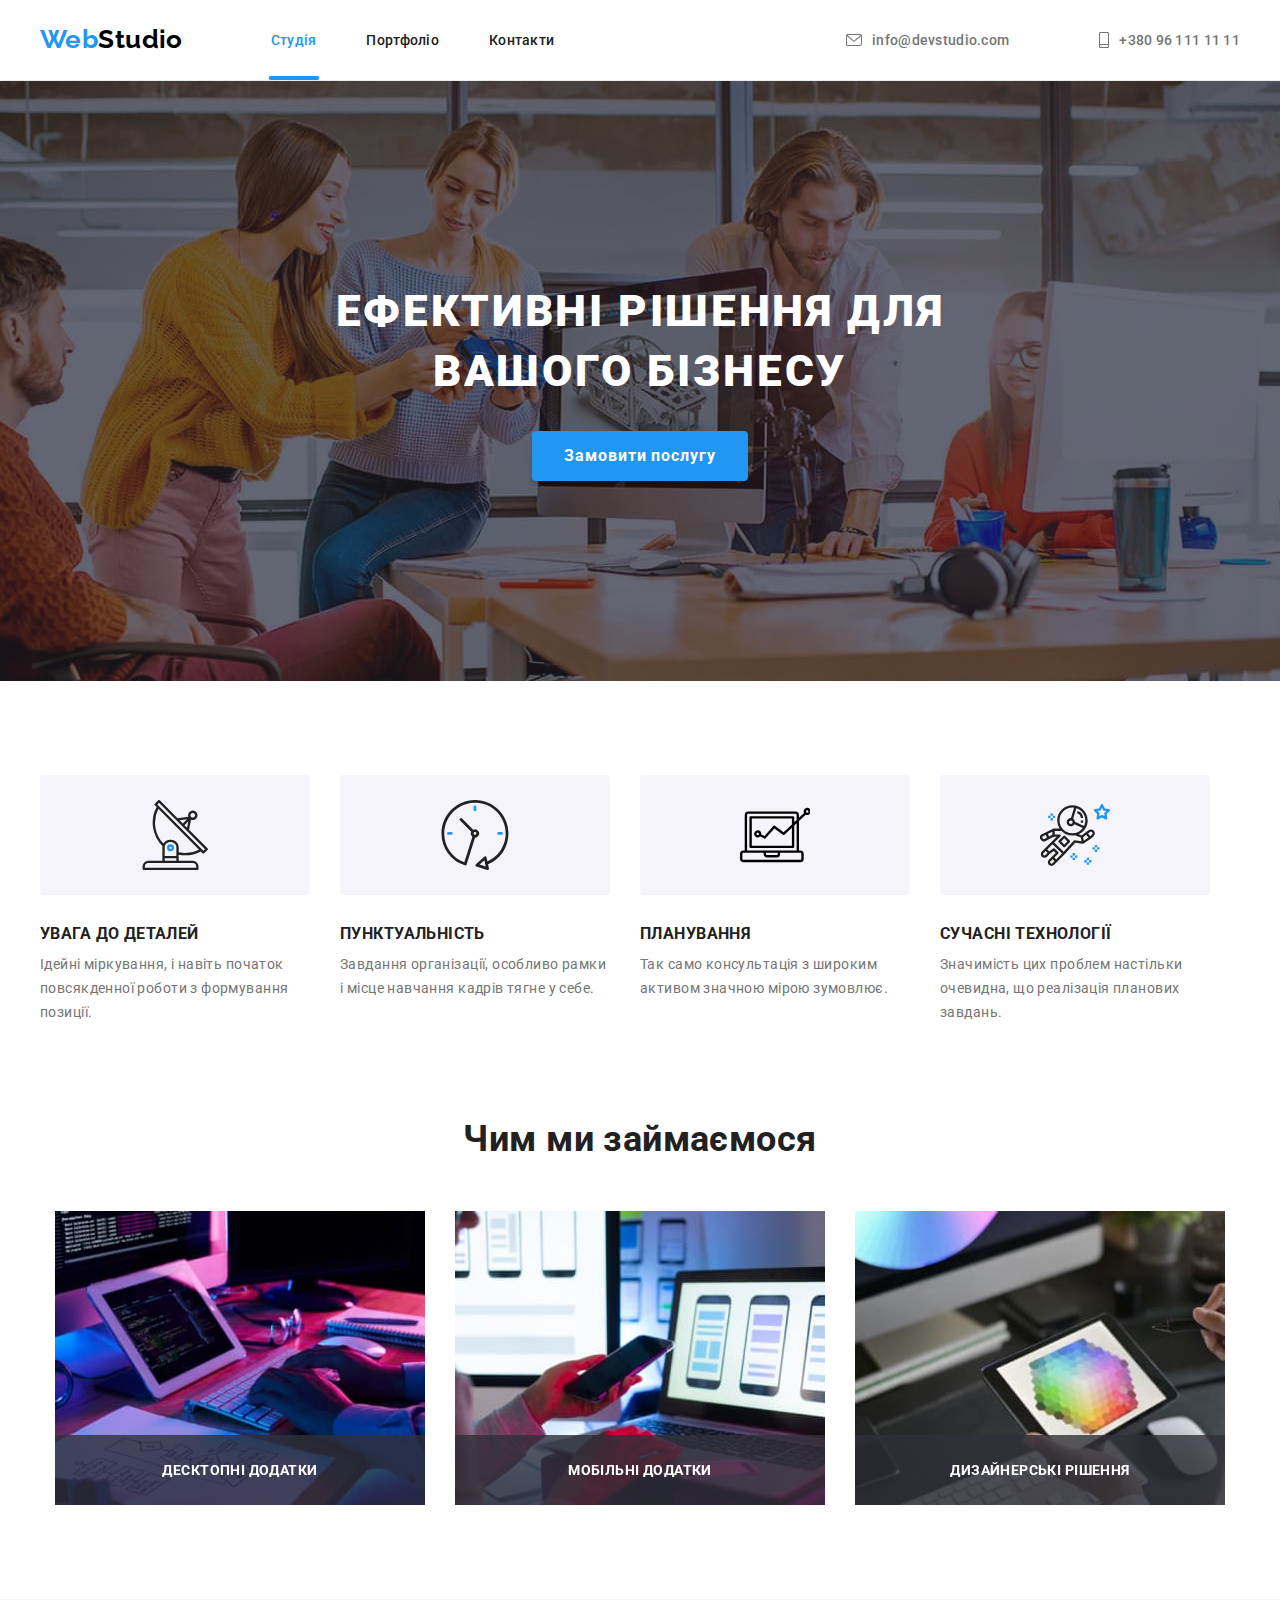
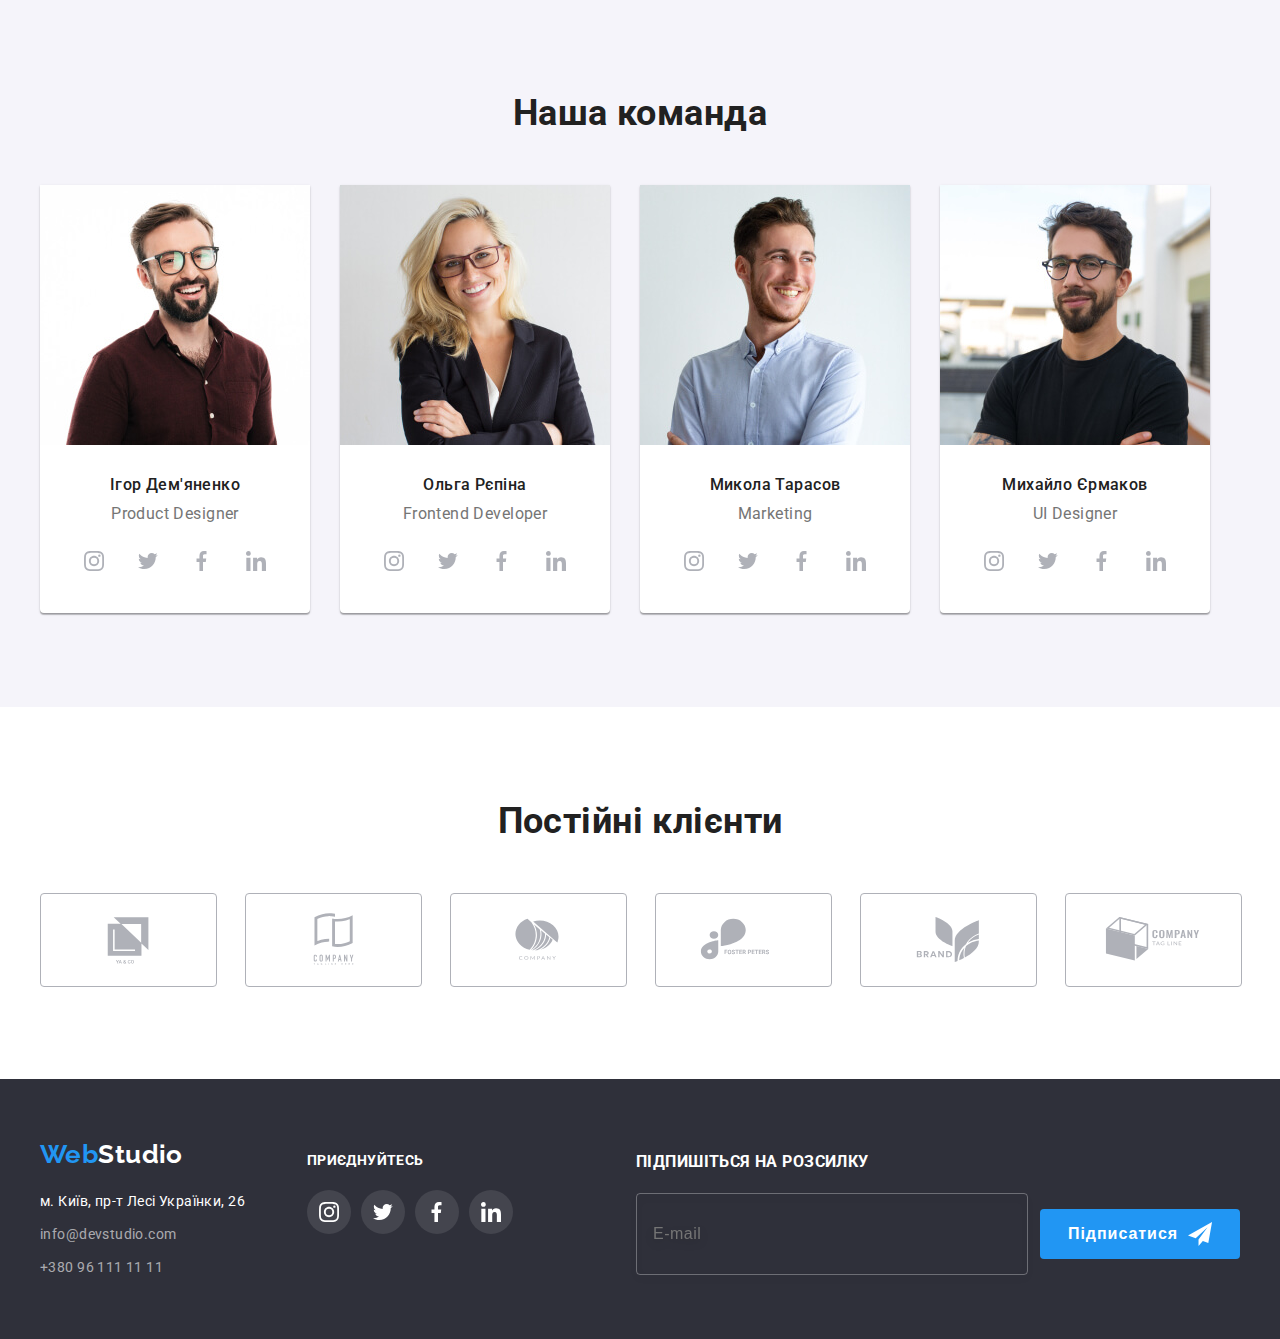
==== commit 92bd5e56: "5th commit" ====
--- a/index.html
+++ b/index.html
@@ -51,11 +51,19 @@
             </li>
           </ul>
         </div>
-        <button type="button" data-menu-open class="mobile-menu-open">O</button>
+        <button type="button" data-menu-open class="mobile-menu-open">
+          <svg class="" width="40" height="40">
+            <use href="./images/icons.svg#icon-menu"></use>
+          </svg>
+        </button>
       </div>
       <div data-menu class="mobile-menu is-hidden">
         <div class="container">
-          <button type="button" data-menu-close class="mobile-menu-close">X</button>
+          <button type="button" data-menu-close class="mobile-menu-close">
+            <svg class="" width="40" height="40">
+              <use href="./images/icons.svg#icon-close-menu"></use>
+            </svg>
+          </button>
           <div class="mobile-menu-top">
             <ul class="mobile-menu__list">
               <li class="mobile-menu__item"><a href="./index.html" class="mobile-menu__link">Студія</a></li>
@@ -72,7 +80,6 @@
                 <a href="mailto:info@devstudio.com" class="mobile-menu-email__link"> info@devstudio.com </a>
               </li>
             </ul>
-
             <ul class="mobile-menu-soc">
               <li class="mobile-menu-soc__item"><a href="#" class="mobile-menu-soc__link">instagram</a></li>
               <li class="mobile-menu-soc__item"><a href="#" class="mobile-menu-soc__link">twitter</a></li>
@@ -234,7 +241,10 @@
           <ul class="staff-list">
             <li class="staff-list__item">
               <picture>
-                <source srcset="./images/staff/d_demianenko_1x.jpg 1x, ./images/staff/d_demianenko_2x.jpg 2x" media="(min-width: 1200px)" />
+                <source
+                  srcset="./images/staff/d_demianenko_1x.jpg 1x, ./images/staff/d_demianenko_2x.jpg 2x, ./images/staff/d_demianenko_3x.jpg 3x"
+                  media="(min-width: 1200px)"
+                />
                 <source srcset="./images/staff/t_demianenko_1x.jpg 1x, ./images/staff/t_demianenko_2x.jpg 2x" media="(min-width: 768px)" />
                 <source srcset="./images/staff/m_demianenko_1x.jpg 1x, ./images/staff/m_demianenko_2x.jpg 2x" media="(max-width: 767px)" />
                 <img src="./images/staff/m_demianenko_1x.jpg" alt="Ігор Дем'яненко" width="450px" class="staff-list__image" />
@@ -277,7 +287,10 @@
             </li>
             <li class="staff-list__item">
               <picture>
-                <source srcset="./images/staff/d_repina_1x.jpg 1x, ./images/staff/d_repina_2x.jpg 2x" media="(min-width: 1200px)" />
+                <source
+                  srcset="./images/staff/d_repina_1x.jpg 1x, ./images/staff/d_repina_2x.jpg 2x, ./images/staff/d_repina_2x.jpg 3x"
+                  media="(min-width: 1200px)"
+                />
                 <source srcset="./images/staff/t_repina_1x.jpg 1x, ./images/staff/t_repina_2x.jpg 2x" media="(min-width: 768px)" />
                 <source srcset="./images/staff/m_repina_1x.jpg 1x, ./images/staff/m_repina_2x.jpg 2x" media="(max-width: 767px)" />
                 <img src="./images/staff/m_repina_1x.jpg" alt="Ольга Рєпіна" width="450px" class="staff-list__image" />
@@ -319,7 +332,10 @@
             </li>
             <li class="staff-list__item">
               <picture>
-                <source srcset="./images/staff/d_tarasov_1x.jpg 1x, ./images/staff/d_tarasov_2x.jpg 2x" media="(min-width: 1200px)" />
+                <source
+                  srcset="./images/staff/d_tarasov_1x.jpg 1x, ./images/staff/d_tarasov_2x.jpg 2x, ./images/staff/d_tarasov_2x.jpg 3x"
+                  media="(min-width: 1200px)"
+                />
                 <source srcset="./images/staff/t_tarasov_1x.jpg 1x, ./images/staff/t_tarasov_2x.jpg 2x" media="(min-width: 768px)" />
                 <source srcset="./images/staff/m_tarasov_1x.jpg 1x, ./images/staff/m_tarasov_2x.jpg 2x" media="(max-width: 767px)" />
                 <img src="./images/staff/m_tarasov_1x.jpg" alt="Микола Тарасов" width="450px" class="staff-list__image" />
@@ -361,7 +377,10 @@
             </li>
             <li class="staff-list__item">
               <picture>
-                <source srcset="./images/staff/d_ermakov_1x.jpg 1x, ./images/staff/d_ermakov_2x.jpg 2x" media="(min-width: 1200px)" />
+                <source
+                  srcset="./images/staff/d_ermakov_1x.jpg 1x, ./images/staff/d_ermakov_2x.jpg 2x, ./images/staff/d_ermakov_2x.jpg 3x"
+                  media="(min-width: 1200px)"
+                />
                 <source srcset="./images/staff/t_ermakov_1x.jpg 1x, ./images/staff/t_ermakov_2x.jpg 2x" media="(min-width: 768px)" />
                 <source srcset="./images/staff/m_ermakov_1x.jpg 1x, ./images/staff/m_ermakov_2x.jpg 2x" media="(max-width: 767px)" />
                 <img src="./images/staff/m_ermakov_1x.jpg" alt="Михайло Єрмаков" width="450px" class="staff-list__image" />
--- a/css/main.min.css
+++ b/css/main.min.css
@@ -1 +1 @@
-:root{--font-headers: "Raleway";--first-background-color: #ffffff;--second-background-color: #F5F4FA;--color-accent: #2196F3;--color-accent2: #188CE8;--color-primary-dark: #212121;--color-primary-middle: #757575;--color-light: #ffffff;--hero-gradient: linear-gradient(rgba(47, 48, 58, 0.4), rgba(47, 48, 58, 0.4));--t-transition: cubic-bezier(0.4, 0, 0.2, 1);--t-duration: 250ms}body{background-color:var(--first-background-color);font-family:"Roboto",sans-serif;font-weight:400;font-size:14px;letter-spacing:.03em;color:var(--color-primary-dark);margin:0;padding:0}h1,h2,h3,p{margin:0;padding:0}ul{list-style:none;padding:0;margin:0}.hide{border:0;clip:rect(1px, 1px, 1px, 1px);-webkit-clip-path:inset(50%);clip-path:inset(50%);height:1px;margin:-1px;overflow:hidden;padding:0;position:absolute;width:1px}.container{width:100%;padding:0 15px;margin:0 auto;outline:1px solid aqua}@media screen and (min-width: 480px){.container{max-width:480px}}@media screen and (min-width: 768px){.container{max-width:768px}}@media screen and (min-width: 1200px){.container{max-width:1200px}}.backdrop{position:fixed;top:0;left:0;width:100%;height:100%;background-color:rgba(0,0,0,.2);transition:opacity var(--t-duration) var(--t-transition)}.backdrop.is-hidden{opacity:0;pointer-events:none}.modal{position:absolute;z-index:1;top:50%;left:50%;transform:translate(-50%, -50%);width:calc(100% - 30px);height:609px;background-color:#fff}@media screen and (min-width: 480px){.modal{width:450px}}@media screen and (min-width: 768px){.modal{width:450px}}@media screen and (min-width: 1200px){.modal{width:528px;height:581px}}.modal-close-button{position:absolute;top:8px;right:8px;width:30px;height:30px;background:#fff;border:1px solid rgba(0,0,0,.1);border-radius:50%;padding:5px;cursor:pointer;color:#000;transition-property:background-color,color;transition-duration:var(--t-duration);transition-timing-function:var(--t-transition);transition-delay:0}.modal-close-button:hover,.modal-close-button:focus{background:var(--color-accent);color:var(--color-light);outline:none}.button-close{display:block;margin:0;fill:currentColor}.logo{font-family:"Raleway",sans-serif;font-weight:700;font-size:24px;line-height:1.1666666667;text-decoration:none;margin-right:93px;padding-top:15px;padding-bottom:15px}@media screen and (min-width: 768px){.logo{margin-right:88px}}@media screen and (min-width: 1200px){.logo{font-weight:700;font-size:26px;line-height:1.1730769231}}.logo-dark-color{color:#000}.logo-white-color{color:#fff}.logo-accent{color:#2196f3}.section-header{font-weight:700;font-size:36px;line-height:1.166;text-align:center;margin-bottom:50px}.filter-button{font-family:inherit;font-weight:500;font-size:16px;line-height:1.625;background-color:var(--second-background-color);border:0;border-radius:4px;cursor:pointer;padding:6px 22px;min-width:73px;transition-property:background-color,color,box-shadow;transition-duration:var(--t-duration);transition-timing-function:var(--t-transition);transition-delay:0}.filter-button:hover,.filter-button:focus,.filter-button:active{background-color:var(--color-accent);color:var(--color-light);box-shadow:0px 3px 1px rgba(0,0,0,.1),0px 1px 2px rgba(0,0,0,.08),0px 2px 2px rgba(0,0,0,.12)}.soc-net{display:flex;justify-content:center;gap:10px}.soc-net__item{width:44px;height:44px}.soc-net__link{width:100%;height:100%;background-color:var(--first-background-color);border-radius:50%;cursor:pointer;display:flex;align-items:center;justify-content:center;color:#afb1b8;transition-property:background-color,color;transition-duration:var(--t-duration);transition-timing-function:var(--t-transition);transition-delay:0}.soc-net__link:hover,.soc-net__link:focus{background-color:var(--color-accent);color:var(--color-light)}.soc-net__icon{fill:currentColor}.header-bloque{border:#ececec solid;border-width:0 0 1px 0;max-width:1600px;margin:0 auto}.header{display:flex;align-items:center}.header-nav{font-weight:500;line-height:1.143;letter-spacing:.02em;display:flex;margin:0 auto;gap:50px;display:none}@media screen and (min-width: 768px){.header-nav{display:flex}}.header__item{padding:16px 0}@media screen and (min-width: 768px){.header__item{padding:26px 0}}@media screen and (min-width: 1200px){.header__item{padding-top:24px;padding-bottom:25px}}.header__item--contacts{margin-left:auto;margin-right:0;padding:0}.contacts{padding:0}@media screen and (min-width: 768px){.contacts{flex-wrap:wrap;gap:0;font-size:12px}}@media screen and (min-width: 1200px){.contacts{flex-wrap:nowrap;font-size:14px}}.header-nav-link{color:var(--color-primary-dark);text-decoration:none;padding-top:16px;padding-bottom:32px;transition:color var(--t-duration) var(--t-transition)}.header-nav-link:hover,.header-nav-link:focus{color:var(--color-accent)}.header-current-link{position:relative;color:var(--color-accent)}.header-current-link::after{content:"";display:block;width:100%;height:4px;border-radius:2px;background-color:var(--color-accent);position:absolute;bottom:0;transform:scaleX(1.1)}.header-icon-contact{margin-right:10px;fill:currentColor}.header-contacts-link{color:var(--color-primary-middle);text-decoration:none;display:flex;align-items:center;transition:color var(--t-duration) var(--t-transition)}@media screen and (min-width: 768px){.header-contacts-link{padding:5px 0;margin-left:90px}}@media screen and (min-width: 1200px){.header-contacts-link{padding:16px 0}}.header-contacts-link:hover,.header-contacts-link:focus{color:var(--color-accent)}.mobile-menu{position:fixed;top:0;z-index:1;width:100vw;height:100vh;padding:48px 40px;background-color:#fff}.mobile-menu>.container{height:100%;display:flex;flex-direction:column;justify-content:space-between;overflow:auto}@media screen and (min-width: 768px){.mobile-menu{display:none}}.mobile-menu.is-hidden{opacity:0;pointer-events:none}@media screen and (min-width: 768px){.mobile-menu-open{display:none}}.mobile-menu-close{position:absolute;top:10px;right:15px}.mobile-menu__item:not(:last-child){margin-bottom:32px}.mobile-menu__link{font-weight:500;font-size:40px;line-height:1.175;letter-spacing:.02em;color:var(--color-primary-dark);text-decoration:none;transition:color var(--t-duration) var(--t-transition)}.mobile-menu__link:hover,.mobile-menu__link:focus{color:var(--color-accent)}.mobile-menu-phone__item{margin-bottom:32px}.mobile-menu-email__item{margin-bottom:64px}.mobile-menu-phone__link{font-weight:500;font-size:34px;line-height:1.1717647059;letter-spacing:.02em;color:var(--color-primary-middle);text-decoration:none;cursor:pointer;transition:color var(--t-duration) var(--t-transition)}.mobile-menu-phone__link:hover,.mobile-menu-phone__link:focus{color:var(--color-accent)}.mobile-menu-email__link{font-weight:500;font-size:24px;line-height:1.1666666667;letter-spacing:.02em;color:var(--color-primary-middle);text-decoration:none;cursor:pointer;transition:color var(--t-duration) var(--t-transition)}.mobile-menu-email__link:hover,.mobile-menu-email__link:focus{color:var(--color-accent)}.mobile-menu-soc{display:flex;gap:20px}.mobile-menu-soc{position:relative}.mobile-menu-soc__item:not(:last-child)::after{content:"";width:1px;height:22px;background-color:rgba(33,33,33,.2);position:absolute;transform:translateX(10px)}.mobile-menu-soc__link{font-weight:500;font-size:18px;line-height:1.2222222222;letter-spacing:.02em;text-decoration:none;cursor:pointer;color:var(--color-primary-dark);transition:color var(--t-duration) var(--t-transition)}.mobile-menu-soc__link:hover,.mobile-menu-soc__link:focus{color:var(--color-accent)}.main-signup-form{padding:40px;width:100%}.main-signup-formfield{position:relative}.main-signup-label{font-size:12px;line-height:1.167;letter-spacing:.01em;color:var(--color-primary-middle)}.main-signup-icon{position:absolute;top:50%;left:12px;fill:var(--color-primary-dark);display:inline-block;width:18px;height:18px;transition:fill var(--t-duration) var(--t-transition)}.main-signup-inputs:focus+.main-signup-icon{fill:var(--color-accent)}.main-signup-inputs{display:block;width:100%;height:40px;box-sizing:border-box;font-size:14px;outline:none;border:1px solid rgba(33,33,33,.2);border-radius:4px;margin-top:4px;margin-bottom:10px;padding:12px 12px 12px 42px;transition:border var(--t-duration) var(--t-transition)}.main-signup-inputs:focus{border:1px solid var(--color-accent)}.main-signup-header{font-weight:700;font-size:20px;line-height:1.15;letter-spacing:.03em;text-align:center;display:block;margin:0 auto 12px auto}.main-signup-textarea{width:100%;height:120px;margin-top:4px;margin-bottom:20px;font-size:14px;border:1px solid rgba(33,33,33,.2);border-radius:4px;padding:12px 16px;resize:none}.main-signup-textarea:focus{border:1px solid var(--color-accent);outline:none}.main-signup-confirm{display:inline-flex;align-items:center;font-size:12px;line-height:1.1666666667;letter-spacing:.03em;color:var(--color-primary-middle);margin-left:13px}.main-signup-link{color:var(--color-accent);margin-left:5px}.main-signup-link:active{color:var(--color-accent2)}.main-signup-checkbox{-webkit-appearance:none;-moz-appearance:none;appearance:none;position:absolute}.main-signup-checkbox-icon{width:16px;height:15px;display:flex;align-items:center;justify-content:center;border:1px solid var(--color-primary-dark);border-radius:2px;margin-right:7px;transition:border-color var(--t-duration) var(--t-transition),background-color var(--t-duration) var(--t-transition)}.main-signup-checkbox:checked+.main-signup-checkbox-icon{background-color:var(--color-accent);border-color:var(--color-accent)}.main-signup-button{box-sizing:border-box;width:200px;height:50px;background-color:var(--color-accent);border-radius:4px;border:0;color:var(--color-light);display:block;margin:30px auto 0 auto;cursor:pointer;font-weight:700;font-size:16px;line-height:1.875;letter-spacing:.06em;transition:background-color var(--t-duration) var(--t-transition),box-shadow var(--t-duration) var(--t-transition)}.main-signup-button:hover,.main-signup-button:focus{background-color:var(--color-accent2);box-shadow:0px 4px 4px rgba(0,0,0,.15)}.hero__container{padding:118px 60px;background-color:#c4c4c4;background-repeat:no-repeat;background-position:center;background-size:cover;background-image:var(--hero-gradient),url("../images/webstudio-background_mobile.jpg")}@media(min-device-pixel-ratio: 2),(-webkit-min-device-pixel-ratio: 2),(min-resolution: 192dpi),(min-resolution: 2dppx){.hero__container{background-image:var(--hero-gradient),url("../images/webstudio-background_mobile_2x.jpg")}}@media screen and (min-width: 480px){.hero__container{background-image:var(--hero-gradient),url("../images/webstudio-background_tablett.jpg")}}@media screen and (min-width: 480px)and (min-device-pixel-ratio: 2),screen and (min-width: 480px)and (-webkit-min-device-pixel-ratio: 2),screen and (min-width: 480px)and (min-resolution: 192dpi),screen and (min-width: 480px)and (min-resolution: 2dppx){.hero__container{background-image:var(--hero-gradient),url("../images/webstudio-background_tablett_2x.jpg")}}@media screen and (min-width: 768px){.hero__container{max-width:1200px;background-image:var(--hero-gradient),url("../images/webstudio-background.jpg");padding:118px 0}}@media screen and (min-width: 768px)and (min-device-pixel-ratio: 2),screen and (min-width: 768px)and (-webkit-min-device-pixel-ratio: 2),screen and (min-width: 768px)and (min-resolution: 192dpi),screen and (min-width: 768px)and (min-resolution: 2dppx){.hero__container{background-image:var(--hero-gradient),url("../images/webstudio-background_2x.jpg")}}@media screen and (min-width: 1200px){.hero__container{max-width:1600px;padding:200px 0}}.hero__title{width:100%;font-weight:900;font-size:26px;line-height:1.6153846154;letter-spacing:.06em;text-align:center;text-transform:uppercase;color:var(--color-light);margin:0 auto 30px auto}@media screen and (min-width: 768px){.hero__title{width:360px}}@media screen and (min-width: 1200px){.hero__title{width:696px;font-weight:900;font-size:44px;line-height:1.3636363636;letter-spacing:.06em}}.hero__button{font-family:inherit;font-weight:700;font-size:16px;line-height:1.875;letter-spacing:.06em;align-items:center;text-align:center;color:var(--color-light);cursor:pointer;border:0;background-color:var(--color-accent);box-shadow:0px 4px 4px rgba(0,0,0,.15);border-radius:4px;padding:10px 32px;display:block;margin:0 auto;transition:background-color var(--t-duration) var(--t-transition)}.hero__button:hover{background-color:var(--color-accent2)}.benefit{padding:60px 0}@media screen and (min-width: 1200px){.benefit{padding:94px 0}}.benefit__list{display:flex;flex-wrap:wrap;gap:30px}.benefit__item{width:100%}@media screen and (min-width: 768px){.benefit__item{width:354px}}@media screen and (min-width: 1200px){.benefit__item{width:270px}}.benefit__icon{width:100%;height:120px;display:flex;align-items:center;justify-content:center;background-color:#f5f4fa;border-radius:4px}.benefit__name{font-weight:700;line-height:1.143;text-transform:uppercase;margin-top:30px;margin-bottom:10px}.benefit__detail{line-height:1.714;color:var(--color-primary-middle)}.tasks{display:none}@media screen and (min-width: 1200px){.tasks{padding-bottom:94px;display:block}}.tasks__list{display:flex;justify-content:center;gap:30px}.tasks__detail{position:relative;width:370px;height:294px}.tasks__label{background-color:rgba(47,48,58,.8);color:var(--color-light);font-weight:700;position:absolute;width:100%;height:70px;bottom:0;left:0;display:flex;align-items:center;justify-content:center;text-transform:uppercase}.staff{background-color:var(--second-background-color);padding:60px 0}@media screen and (min-width: 1200px){.staff{padding:94px 0}}.staff-list{display:flex;flex-wrap:wrap;gap:30px}.staff-list__item{background-color:var(--first-background-color);box-shadow:0px 1px 3px rgba(0,0,0,.12),0px 1px 1px rgba(0,0,0,.14),0px 2px 1px rgba(0,0,0,.2);border-radius:0px 0px 4px 4px;width:100%}@media screen and (min-width: 768px){.staff-list__item{width:354px}}@media screen and (min-width: 1200px){.staff-list__item{width:270px}}.staff-list__image{display:block;max-width:100%;height:auto}.staff-list__card{padding-top:30px;padding-bottom:30px}.staff-list__name{font-weight:500;font-size:16px;line-height:1.187;text-align:center;margin-bottom:10px}.staff-list__jobtitle{font-size:16px;line-height:1.187;text-align:center;margin-bottom:16px;color:var(--color-primary-middle)}.clients{padding:60px 0}@media screen and (min-width: 1200px){.clients{padding:94px 0}}.client-list{display:flex;flex-wrap:wrap;gap:30px;align-items:center;justify-content:center}.client-list__item{width:calc((100% - 30px)/2);height:92px}@media screen and (min-width: 768px){.client-list__item{width:calc((100% - 60px)/3)}}@media screen and (min-width: 1200px){.client-list__item{width:calc((100% - 150px)/6)}}.client-list__link{width:100%;height:100%;background-color:var(--first-background-color);border:1px solid #afb1b8;border-radius:4px;cursor:pointer;display:flex;align-items:center;justify-content:center;color:#afb1b8;transition-property:border-color,color;transition-duration:var(--t-duration);transition-timing-function:var(--t-transition);transition-delay:0}.client-list__link:hover,.client-list__link:focus{border-color:var(--color-accent);color:var(--color-accent)}.client-list__logo{fill:currentColor}.filter-buttons{display:flex;flex-wrap:wrap;justify-content:flex-start;gap:8px;padding-top:60px;padding-bottom:40px}@media screen and (min-width: 768px){.filter-buttons{justify-content:center;padding-top:60px;padding-bottom:30px}}@media screen and (min-width: 1200px){.filter-buttons{padding-top:94px;padding-bottom:48px}}.portfolio-list{display:flex;flex-wrap:wrap;gap:30px}.portfolio-card{width:100%;transition:filter var(--t-duration) var(--t-transition)}@media screen and (min-width: 768px){.portfolio-card{width:354px}}@media screen and (min-width: 1200px){.portfolio-card{width:270px}}.portfolio-card-popup{position:relative;overflow:hidden}.portfolio-card-label{background-color:rgba(33,150,243,.9);color:var(--color-light);position:absolute;width:100%;height:294px;bottom:0;left:0;display:flex;align-items:center;padding-left:24px;padding-right:24px;font-size:18px;line-height:1.556;letter-spacing:.03em;transform:translateY(101%);transition:transform var(--t-duration) var(--t-transition)}.portfolio-list-link:hover .portfolio-card-label,.portfolio-list-link:focus .portfolio-card-label{transform:translateY(0)}.portfolio-list-link{color:var(--color-primary-dark);text-decoration:none;transition:filter var(--t-duration) var(--t-transition)}.portfolio-list-link:hover,.portfolio-list-link:focus{filter:drop-shadow(0px 4px 4px rgba(0, 0, 0, 0.25));cursor:pointer}.portfolio-project-card{padding:20px 24px;background-color:var(--first-background-color);border:#eee solid;border-width:0 1px 1px 1px}.portfolio-project-name{font-weight:700;font-size:18px;line-height:2;letter-spacing:.06em}.portfolio-project-type{font-size:16px;line-height:1.875;color:var(--color-primary-middle)}.footer{background-color:#2f303a;padding:60px 15px}.footer__container{display:block}@media screen and (min-width: 768px){.footer__container{display:flex;flex-wrap:wrap}}.address-bloque{margin-top:20px}.footer-logo{margin-right:0;padding:0}.footer-contact{margin:0 auto;text-align:center}@media screen and (min-width: 1200px){.footer-contact{margin:0;text-align:left}}.footer-social-bloque{display:block;margin:0 auto;text-align:center;padding-top:60px}@media screen and (min-width: 768px){.footer-social-bloque{padding-top:5px}}@media screen and (min-width: 1200px){.footer-social-bloque{text-align:left;padding-top:12px}}.footer-link{font-style:normal;line-height:1.714;color:var(--color-light);text-decoration:none;transition:color var(--t-duration) var(--t-transition)}.footer-link:hover{color:var(--color-accent)}.footer-opaque{color:rgba(255,255,255,.6)}.footer-detail{display:flex;justify-content:center;margin-bottom:8px}@media screen and (min-width: 1200px){.footer-detail{justify-content:flex-start}}@media screen and (min-width: 1200px){.footer-detail{margin-bottom:9px}}.footer-detail:last-child{margin-bottom:0}.footer-header-white{color:var(--color-light);padding-bottom:20px;font-weight:700;font-size:14px;line-height:1.333;letter-spacing:.03em;text-transform:uppercase}.footer-social{background-color:rgba(255,255,255,.1);color:var(--color-light)}.footer-mail-container{margin:0 auto;text-align:center;padding-top:60px;padding-bottom:0}@media screen and (min-width: 1200px){.footer-mail-container{text-align:left;padding-top:12px;margin-right:0}}.footer-email-label{font-weight:700;font-size:14px;line-height:1.333;letter-spacing:.03em;text-transform:uppercase;color:var(--color-light)}.footer-signup-form{padding-top:20px}@media screen and (min-width: 1200px){.footer-signup-form{display:flex;align-items:center}}.footer-signup-field{border:1px solid rgba(255,255,255,.3);border-radius:4px;filter:drop-shadow(0px 4px 4px rgba(0, 0, 0, 0.15));background-color:rgba(0,0,0,0);width:100%;height:50px;padding:15px 16px;margin-bottom:20px;font-weight:400;font-size:16px;line-height:1.25;letter-spacing:.03em;color:rgba(255,255,255,.6);transition:border-color var(--t-duration) var(--t-transition)}@media screen and (min-width: 768px){.footer-signup-field{width:450px}}@media screen and (min-width: 1200px){.footer-signup-field{width:358px;margin-bottom:0;margin-right:12px}}.footer-signup-field:focus{border-color:var(--color-accent);outline:none}.footer-signup-button{display:flex;align-items:center;width:200px;height:50px;margin:0 auto;padding:10px 28px;background-color:var(--color-accent);color:var(--color-light);border-radius:4px;border:0;font-weight:700;font-size:16px;line-height:1.875;letter-spacing:.06em;cursor:pointer;transition:background-color var(--t-duration) var(--t-transition),box-shadow var(--t-duration) var(--t-transition)}.footer-signup-button::after{content:"";width:24px;height:24px;margin-left:10px;background-image:url(../images/icon-send.svg)}.footer-signup-button:focus,.footer-signup-button:hover,.footer-signup-button:active{background-color:var(--color-accent2);box-shadow:0px 4px 4px rgba(0,0,0,.15)}/*# sourceMappingURL=main.min.css.map */+:root{--font-headers: "Raleway";--first-background-color: #ffffff;--second-background-color: #F5F4FA;--color-accent: #2196F3;--color-accent2: #188CE8;--color-primary-dark: #212121;--color-primary-middle: #757575;--color-light: #ffffff;--hero-gradient: linear-gradient(rgba(47, 48, 58, 0.4), rgba(47, 48, 58, 0.4));--t-transition: cubic-bezier(0.4, 0, 0.2, 1);--t-duration: 250ms}body{background-color:var(--first-background-color);font-family:"Roboto",sans-serif;font-weight:400;font-size:14px;letter-spacing:.03em;color:var(--color-primary-dark);margin:0;padding:0}h1,h2,h3,p{margin:0;padding:0}ul{list-style:none;padding:0;margin:0}.hide{border:0;clip:rect(1px, 1px, 1px, 1px);-webkit-clip-path:inset(50%);clip-path:inset(50%);height:1px;margin:-1px;overflow:hidden;padding:0;position:absolute;width:1px}.container{width:100%;padding:0 15px;margin:0 auto}@media screen and (min-width: 480px){.container{max-width:480px}}@media screen and (min-width: 768px){.container{max-width:768px}}@media screen and (min-width: 1200px){.container{max-width:1200px}}.backdrop{position:fixed;top:0;left:0;width:100%;height:100%;background-color:rgba(0,0,0,.2);transition:opacity var(--t-duration) var(--t-transition)}.backdrop.is-hidden{opacity:0;pointer-events:none}.modal{position:absolute;z-index:1;top:50%;left:50%;transform:translate(-50%, -50%);width:calc(100% - 30px);height:609px;background-color:#fff}@media screen and (min-width: 480px){.modal{width:450px}}@media screen and (min-width: 768px){.modal{width:450px}}@media screen and (min-width: 1200px){.modal{width:528px;height:581px}}.modal-close-button{position:absolute;top:8px;right:8px;width:30px;height:30px;background:#fff;border:1px solid rgba(0,0,0,.1);border-radius:50%;padding:5px;cursor:pointer;color:#000;transition-property:background-color,color;transition-duration:var(--t-duration);transition-timing-function:var(--t-transition);transition-delay:0}.modal-close-button:hover,.modal-close-button:focus{background:var(--color-accent);color:var(--color-light);outline:none}.button-close{display:block;margin:0;fill:currentColor}.logo{font-family:"Raleway",sans-serif;font-weight:700;font-size:24px;line-height:1.1666666667;text-decoration:none;margin-right:93px;padding-top:15px;padding-bottom:15px}@media screen and (min-width: 768px){.logo{margin-right:88px}}@media screen and (min-width: 1200px){.logo{font-weight:700;font-size:26px;line-height:1.1730769231}}.logo-dark-color{color:#000}.logo-white-color{color:#fff}.logo-accent{color:#2196f3}.section-header{font-weight:700;font-size:36px;line-height:1.166;text-align:center;margin-bottom:50px}.filter-button{font-family:inherit;font-weight:500;font-size:16px;line-height:1.625;background-color:var(--second-background-color);border:0;border-radius:4px;cursor:pointer;padding:6px 22px;min-width:73px;transition-property:background-color,color,box-shadow;transition-duration:var(--t-duration);transition-timing-function:var(--t-transition);transition-delay:0}.filter-button:hover,.filter-button:focus,.filter-button:active{background-color:var(--color-accent);color:var(--color-light);box-shadow:0px 3px 1px rgba(0,0,0,.1),0px 1px 2px rgba(0,0,0,.08),0px 2px 2px rgba(0,0,0,.12)}.soc-net{display:flex;justify-content:center;gap:10px}.soc-net__item{width:44px;height:44px}.soc-net__link{width:100%;height:100%;background-color:var(--first-background-color);border-radius:50%;cursor:pointer;display:flex;align-items:center;justify-content:center;color:#afb1b8;transition-property:background-color,color;transition-duration:var(--t-duration);transition-timing-function:var(--t-transition);transition-delay:0}.soc-net__link:hover,.soc-net__link:focus{background-color:var(--color-accent);color:var(--color-light)}.soc-net__icon{fill:currentColor}.header-bloque{border:#ececec solid;border-width:0 0 1px 0;max-width:1600px;margin:0 auto}.header{display:flex;align-items:center}.header-nav{font-weight:500;line-height:1.143;letter-spacing:.02em;display:flex;margin:0 auto;gap:50px;display:none}@media screen and (min-width: 768px){.header-nav{display:flex}}.header__item{padding:16px 0}@media screen and (min-width: 768px){.header__item{padding:26px 0}}@media screen and (min-width: 1200px){.header__item{padding-top:24px;padding-bottom:25px}}.header__item--contacts{margin-left:auto;margin-right:0;padding:0}.contacts{padding:0}@media screen and (min-width: 768px){.contacts{flex-wrap:wrap;gap:0;font-size:12px}}@media screen and (min-width: 1200px){.contacts{flex-wrap:nowrap;font-size:14px}}.header-nav-link{color:var(--color-primary-dark);text-decoration:none;padding-top:16px;padding-bottom:32px;transition:color var(--t-duration) var(--t-transition)}.header-nav-link:hover,.header-nav-link:focus{color:var(--color-accent)}.header-current-link{position:relative;color:var(--color-accent)}.header-current-link::after{content:"";display:block;width:100%;height:4px;border-radius:2px;background-color:var(--color-accent);position:absolute;bottom:0;transform:scaleX(1.1)}.header-icon-contact{margin-right:10px;fill:currentColor}.header-contacts-link{color:var(--color-primary-middle);text-decoration:none;display:flex;align-items:center;transition:color var(--t-duration) var(--t-transition)}@media screen and (min-width: 768px){.header-contacts-link{padding:5px 0;margin-left:90px}}@media screen and (min-width: 1200px){.header-contacts-link{padding:16px 0}}.header-contacts-link:hover,.header-contacts-link:focus{color:var(--color-accent)}.mobile-menu{position:fixed;top:0;z-index:1;width:100vw;height:100vh;padding:48px 40px;background-color:#fff}.mobile-menu>.container{width:480px;height:100%;display:flex;flex-direction:column;justify-content:space-between;overflow:auto}@media screen and (min-width: 768px){.mobile-menu{display:none}}.mobile-menu.is-hidden{opacity:0;pointer-events:none}.mobile-menu-open{border:0;background-color:rgba(0,0,0,0);fill:var(--color-primary-dark);cursor:pointer;transition:fill var(--t-duration) var(--t-transition)}@media screen and (min-width: 768px){.mobile-menu-open{display:none}}.mobile-menu-open:hover,.mobile-menu-open:focus{fill:var(--color-accent)}.mobile-menu-close{position:absolute;top:10px;right:15px;border:0;background-color:rgba(0,0,0,0);fill:var(--color-primary-dark);cursor:pointer;transition:fill var(--t-duration) var(--t-transition)}.mobile-menu-close:hover,.mobile-menu-close:focus{fill:var(--color-accent)}.mobile-menu__item:not(:last-child){margin-bottom:32px}.mobile-menu__link{font-weight:500;font-size:40px;line-height:1.175;letter-spacing:.02em;color:var(--color-primary-dark);text-decoration:none;transition:color var(--t-duration) var(--t-transition)}.mobile-menu__link:hover,.mobile-menu__link:focus{color:var(--color-accent)}.mobile-menu-phone__item{margin-bottom:32px}.mobile-menu-email__item{margin-bottom:64px}.mobile-menu-phone__link{font-weight:500;font-size:34px;line-height:1.1717647059;letter-spacing:.02em;color:var(--color-primary-middle);text-decoration:none;cursor:pointer;transition:color var(--t-duration) var(--t-transition)}.mobile-menu-phone__link:hover,.mobile-menu-phone__link:focus{color:var(--color-accent)}.mobile-menu-email__link{font-weight:500;font-size:24px;line-height:1.1666666667;letter-spacing:.02em;color:var(--color-primary-middle);text-decoration:none;cursor:pointer;transition:color var(--t-duration) var(--t-transition)}.mobile-menu-email__link:hover,.mobile-menu-email__link:focus{color:var(--color-accent)}.mobile-menu-soc{display:flex;gap:20px}.mobile-menu-soc{position:relative}.mobile-menu-soc__item:not(:last-child)::after{content:"";width:1px;height:22px;background-color:rgba(33,33,33,.2);position:absolute;transform:translateX(10px)}.mobile-menu-soc__link{font-weight:500;font-size:18px;line-height:1.2222222222;letter-spacing:.02em;text-decoration:none;cursor:pointer;color:var(--color-primary-dark);transition:color var(--t-duration) var(--t-transition)}.mobile-menu-soc__link:hover,.mobile-menu-soc__link:focus{color:var(--color-accent)}.main-signup-form{padding:40px;width:100%}.main-signup-formfield{position:relative}.main-signup-label{font-size:12px;line-height:1.167;letter-spacing:.01em;color:var(--color-primary-middle)}.main-signup-icon{position:absolute;top:50%;left:12px;fill:var(--color-primary-dark);display:inline-block;width:18px;height:18px;transition:fill var(--t-duration) var(--t-transition)}.main-signup-inputs:focus+.main-signup-icon{fill:var(--color-accent)}.main-signup-inputs{display:block;width:100%;height:40px;box-sizing:border-box;font-size:14px;outline:none;border:1px solid rgba(33,33,33,.2);border-radius:4px;margin-top:4px;margin-bottom:10px;padding:12px 12px 12px 42px;transition:border var(--t-duration) var(--t-transition)}.main-signup-inputs:focus{border:1px solid var(--color-accent)}.main-signup-header{font-weight:700;font-size:20px;line-height:1.15;letter-spacing:.03em;text-align:center;display:block;margin:0 auto 12px auto}.main-signup-textarea{width:100%;height:120px;margin-top:4px;margin-bottom:20px;font-size:14px;border:1px solid rgba(33,33,33,.2);border-radius:4px;padding:12px 16px;resize:none}.main-signup-textarea:focus{border:1px solid var(--color-accent);outline:none}.main-signup-confirm{display:inline-flex;align-items:center;font-size:12px;line-height:1.1666666667;letter-spacing:.03em;color:var(--color-primary-middle);margin-left:13px}.main-signup-link{color:var(--color-accent);margin-left:5px}.main-signup-link:active{color:var(--color-accent2)}.main-signup-checkbox{-webkit-appearance:none;-moz-appearance:none;appearance:none;position:absolute}.main-signup-checkbox-icon{width:16px;height:15px;display:flex;align-items:center;justify-content:center;border:1px solid var(--color-primary-dark);border-radius:2px;margin-right:7px;transition:border-color var(--t-duration) var(--t-transition),background-color var(--t-duration) var(--t-transition)}.main-signup-checkbox:checked+.main-signup-checkbox-icon{background-color:var(--color-accent);border-color:var(--color-accent)}.main-signup-button{box-sizing:border-box;width:200px;height:50px;background-color:var(--color-accent);border-radius:4px;border:0;color:var(--color-light);display:block;margin:30px auto 0 auto;cursor:pointer;font-weight:700;font-size:16px;line-height:1.875;letter-spacing:.06em;transition:background-color var(--t-duration) var(--t-transition),box-shadow var(--t-duration) var(--t-transition)}.main-signup-button:hover,.main-signup-button:focus{background-color:var(--color-accent2);box-shadow:0px 4px 4px rgba(0,0,0,.15)}.hero__container{padding:118px 60px;background-color:#c4c4c4;background-repeat:no-repeat;background-position:center;background-size:cover;background-image:var(--hero-gradient),url("../images/webstudio-background_mobile.jpg")}@media(min-device-pixel-ratio: 2),(-webkit-min-device-pixel-ratio: 2),(min-resolution: 192dpi),(min-resolution: 2dppx){.hero__container{background-image:var(--hero-gradient),url("../images/webstudio-background_mobile_2x.jpg")}}@media screen and (min-width: 480px){.hero__container{background-image:var(--hero-gradient),url("../images/webstudio-background_tablett.jpg")}}@media screen and (min-width: 480px)and (min-device-pixel-ratio: 2),screen and (min-width: 480px)and (-webkit-min-device-pixel-ratio: 2),screen and (min-width: 480px)and (min-resolution: 192dpi),screen and (min-width: 480px)and (min-resolution: 2dppx){.hero__container{background-image:var(--hero-gradient),url("../images/webstudio-background_tablett_2x.jpg")}}@media screen and (min-width: 768px){.hero__container{max-width:1200px;background-image:var(--hero-gradient),url("../images/webstudio-background.jpg");padding:118px 0}}@media screen and (min-width: 768px)and (min-device-pixel-ratio: 2),screen and (min-width: 768px)and (-webkit-min-device-pixel-ratio: 2),screen and (min-width: 768px)and (min-resolution: 192dpi),screen and (min-width: 768px)and (min-resolution: 2dppx){.hero__container{background-image:var(--hero-gradient),url("../images/webstudio-background_2x.jpg")}}@media screen and (min-width: 1200px){.hero__container{max-width:1600px;padding:200px 0}}.hero__title{width:100%;font-weight:900;font-size:26px;line-height:1.6153846154;letter-spacing:.06em;text-align:center;text-transform:uppercase;color:var(--color-light);margin:0 auto 30px auto}@media screen and (min-width: 768px){.hero__title{width:360px}}@media screen and (min-width: 1200px){.hero__title{width:696px;font-weight:900;font-size:44px;line-height:1.3636363636;letter-spacing:.06em}}.hero__button{font-family:inherit;font-weight:700;font-size:16px;line-height:1.875;letter-spacing:.06em;align-items:center;text-align:center;color:var(--color-light);cursor:pointer;border:0;background-color:var(--color-accent);box-shadow:0px 4px 4px rgba(0,0,0,.15);border-radius:4px;padding:10px 32px;display:block;margin:0 auto;transition:background-color var(--t-duration) var(--t-transition)}.hero__button:hover{background-color:var(--color-accent2)}.benefit{padding:60px 0}@media screen and (min-width: 1200px){.benefit{padding:94px 0}}.benefit__list{display:flex;flex-wrap:wrap;gap:30px}.benefit__item{width:100%}@media screen and (min-width: 768px){.benefit__item{width:354px}}@media screen and (min-width: 1200px){.benefit__item{width:270px}}.benefit__icon{width:100%;height:120px;display:flex;align-items:center;justify-content:center;background-color:#f5f4fa;border-radius:4px}.benefit__name{font-weight:700;line-height:1.143;text-transform:uppercase;margin-top:30px;margin-bottom:10px}.benefit__detail{line-height:1.714;color:var(--color-primary-middle)}.tasks{display:none}@media screen and (min-width: 1200px){.tasks{padding-bottom:94px;display:block}}.tasks__list{display:flex;justify-content:center;gap:30px}.tasks__detail{position:relative;width:370px;height:294px}.tasks__label{background-color:rgba(47,48,58,.8);color:var(--color-light);font-weight:700;position:absolute;width:100%;height:70px;bottom:0;left:0;display:flex;align-items:center;justify-content:center;text-transform:uppercase}.staff{background-color:var(--second-background-color);padding:60px 0}@media screen and (min-width: 1200px){.staff{padding:94px 0}}.staff-list{display:flex;flex-wrap:wrap;gap:30px}.staff-list__item{background-color:var(--first-background-color);box-shadow:0px 1px 3px rgba(0,0,0,.12),0px 1px 1px rgba(0,0,0,.14),0px 2px 1px rgba(0,0,0,.2);border-radius:0px 0px 4px 4px;width:100%}@media screen and (min-width: 768px){.staff-list__item{width:354px}}@media screen and (min-width: 1200px){.staff-list__item{width:270px}}.staff-list__image{display:block;max-width:100%;height:auto}.staff-list__card{padding-top:30px;padding-bottom:30px}.staff-list__name{font-weight:500;font-size:16px;line-height:1.187;text-align:center;margin-bottom:10px}.staff-list__jobtitle{font-size:16px;line-height:1.187;text-align:center;margin-bottom:16px;color:var(--color-primary-middle)}.clients{padding:60px 0}@media screen and (min-width: 1200px){.clients{padding:94px 0}}.client-list{display:flex;flex-wrap:wrap;gap:30px;align-items:center;justify-content:center}.client-list__item{width:calc((100% - 30px)/2);height:92px}@media screen and (min-width: 768px){.client-list__item{width:calc((100% - 60px)/3)}}@media screen and (min-width: 1200px){.client-list__item{width:calc((100% - 150px)/6)}}.client-list__link{width:100%;height:100%;background-color:var(--first-background-color);border:1px solid #afb1b8;border-radius:4px;cursor:pointer;display:flex;align-items:center;justify-content:center;color:#afb1b8;transition-property:border-color,color;transition-duration:var(--t-duration);transition-timing-function:var(--t-transition);transition-delay:0}.client-list__link:hover,.client-list__link:focus{border-color:var(--color-accent);color:var(--color-accent)}.client-list__logo{fill:currentColor}.filter-buttons{display:flex;flex-wrap:wrap;justify-content:flex-start;gap:8px;padding-top:60px;padding-bottom:40px}@media screen and (min-width: 768px){.filter-buttons{justify-content:center;padding-top:60px;padding-bottom:30px}}@media screen and (min-width: 1200px){.filter-buttons{padding-top:94px;padding-bottom:48px}}.portfolio-list{display:flex;flex-wrap:wrap;gap:30px}.portfolio-card{width:100%;transition:filter var(--t-duration) var(--t-transition)}@media screen and (min-width: 768px){.portfolio-card{width:354px}}@media screen and (min-width: 1200px){.portfolio-card{width:270px}}.portfolio-card-popup{position:relative;overflow:hidden}.portfolio-card-label{background-color:rgba(33,150,243,.9);color:var(--color-light);position:absolute;width:100%;height:294px;bottom:0;left:0;display:flex;align-items:center;padding-left:24px;padding-right:24px;font-size:18px;line-height:1.556;letter-spacing:.03em;transform:translateY(101%);transition:transform var(--t-duration) var(--t-transition)}.portfolio-list-link:hover .portfolio-card-label,.portfolio-list-link:focus .portfolio-card-label{transform:translateY(0)}.portfolio-list-link{color:var(--color-primary-dark);text-decoration:none;transition:filter var(--t-duration) var(--t-transition)}.portfolio-list-link:hover,.portfolio-list-link:focus{filter:drop-shadow(0px 4px 4px rgba(0, 0, 0, 0.25));cursor:pointer}.portfolio-project-card{padding:20px 24px;background-color:var(--first-background-color);border:#eee solid;border-width:0 1px 1px 1px}.portfolio-project-name{font-weight:700;font-size:18px;line-height:2;letter-spacing:.06em}.portfolio-project-type{font-size:16px;line-height:1.875;color:var(--color-primary-middle)}.footer{background-color:#2f303a;padding:60px 15px}.footer__container{display:block}@media screen and (min-width: 768px){.footer__container{display:flex;flex-wrap:wrap}}.address-bloque{margin-top:20px}.footer-logo{margin-right:0;padding:0}.footer-contact{margin:0 auto;text-align:center}@media screen and (min-width: 1200px){.footer-contact{margin:0;text-align:left}}.footer-social-bloque{display:block;margin:0 auto;text-align:center;padding-top:60px}@media screen and (min-width: 768px){.footer-social-bloque{padding-top:5px}}@media screen and (min-width: 1200px){.footer-social-bloque{text-align:left;padding-top:12px}}.footer-link{font-style:normal;line-height:1.714;color:var(--color-light);text-decoration:none;transition:color var(--t-duration) var(--t-transition)}.footer-link:hover{color:var(--color-accent)}.footer-opaque{color:rgba(255,255,255,.6)}.footer-detail{display:flex;justify-content:center;margin-bottom:8px}@media screen and (min-width: 1200px){.footer-detail{justify-content:flex-start}}@media screen and (min-width: 1200px){.footer-detail{margin-bottom:9px}}.footer-detail:last-child{margin-bottom:0}.footer-header-white{color:var(--color-light);padding-bottom:20px;font-weight:700;font-size:14px;line-height:1.333;letter-spacing:.03em;text-transform:uppercase}.footer-social{background-color:rgba(255,255,255,.1);color:var(--color-light)}.footer-mail-container{margin:0 auto;text-align:center;padding-top:60px;padding-bottom:0}@media screen and (min-width: 1200px){.footer-mail-container{text-align:left;padding-top:12px;margin-right:0}}.footer-email-label{font-weight:700;font-size:14px;line-height:1.333;letter-spacing:.03em;text-transform:uppercase;color:var(--color-light)}.footer-signup-form{padding-top:20px}@media screen and (min-width: 1200px){.footer-signup-form{display:flex;align-items:center}}.footer-signup-field{border:1px solid rgba(255,255,255,.3);border-radius:4px;filter:drop-shadow(0px 4px 4px rgba(0, 0, 0, 0.15));background-color:rgba(0,0,0,0);width:100%;height:50px;padding:15px 16px;margin-bottom:20px;font-weight:400;font-size:16px;line-height:1.25;letter-spacing:.03em;color:rgba(255,255,255,.6);transition:border-color var(--t-duration) var(--t-transition)}@media screen and (min-width: 768px){.footer-signup-field{width:450px}}@media screen and (min-width: 1200px){.footer-signup-field{width:358px;margin-bottom:0;margin-right:12px}}.footer-signup-field:focus{border-color:var(--color-accent);outline:none}.footer-signup-button{display:flex;align-items:center;width:200px;height:50px;margin:0 auto;padding:10px 28px;background-color:var(--color-accent);color:var(--color-light);border-radius:4px;border:0;font-weight:700;font-size:16px;line-height:1.875;letter-spacing:.06em;cursor:pointer;transition:background-color var(--t-duration) var(--t-transition),box-shadow var(--t-duration) var(--t-transition)}.footer-signup-button::after{content:"";width:24px;height:24px;margin-left:10px;background-image:url(../images/icon-send.svg)}.footer-signup-button:focus,.footer-signup-button:hover,.footer-signup-button:active{background-color:var(--color-accent2);box-shadow:0px 4px 4px rgba(0,0,0,.15)}/*# sourceMappingURL=main.min.css.map */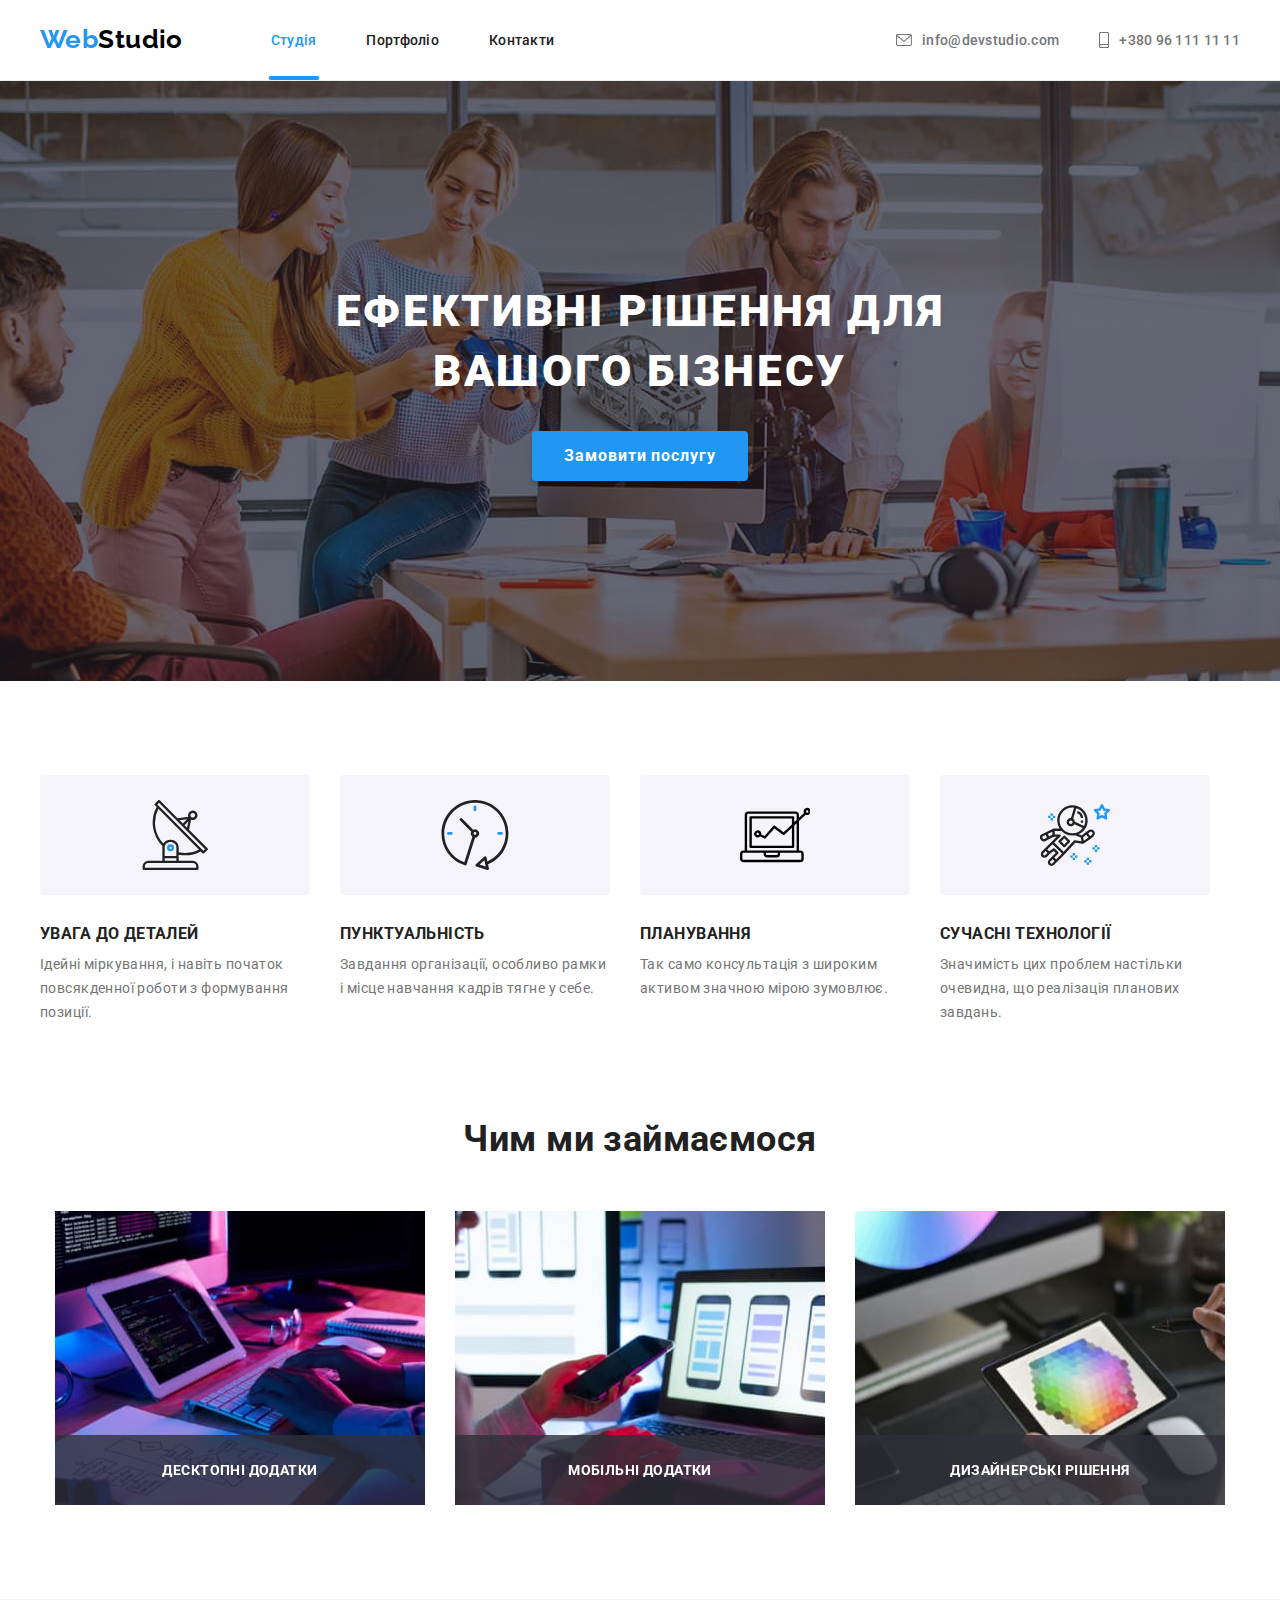
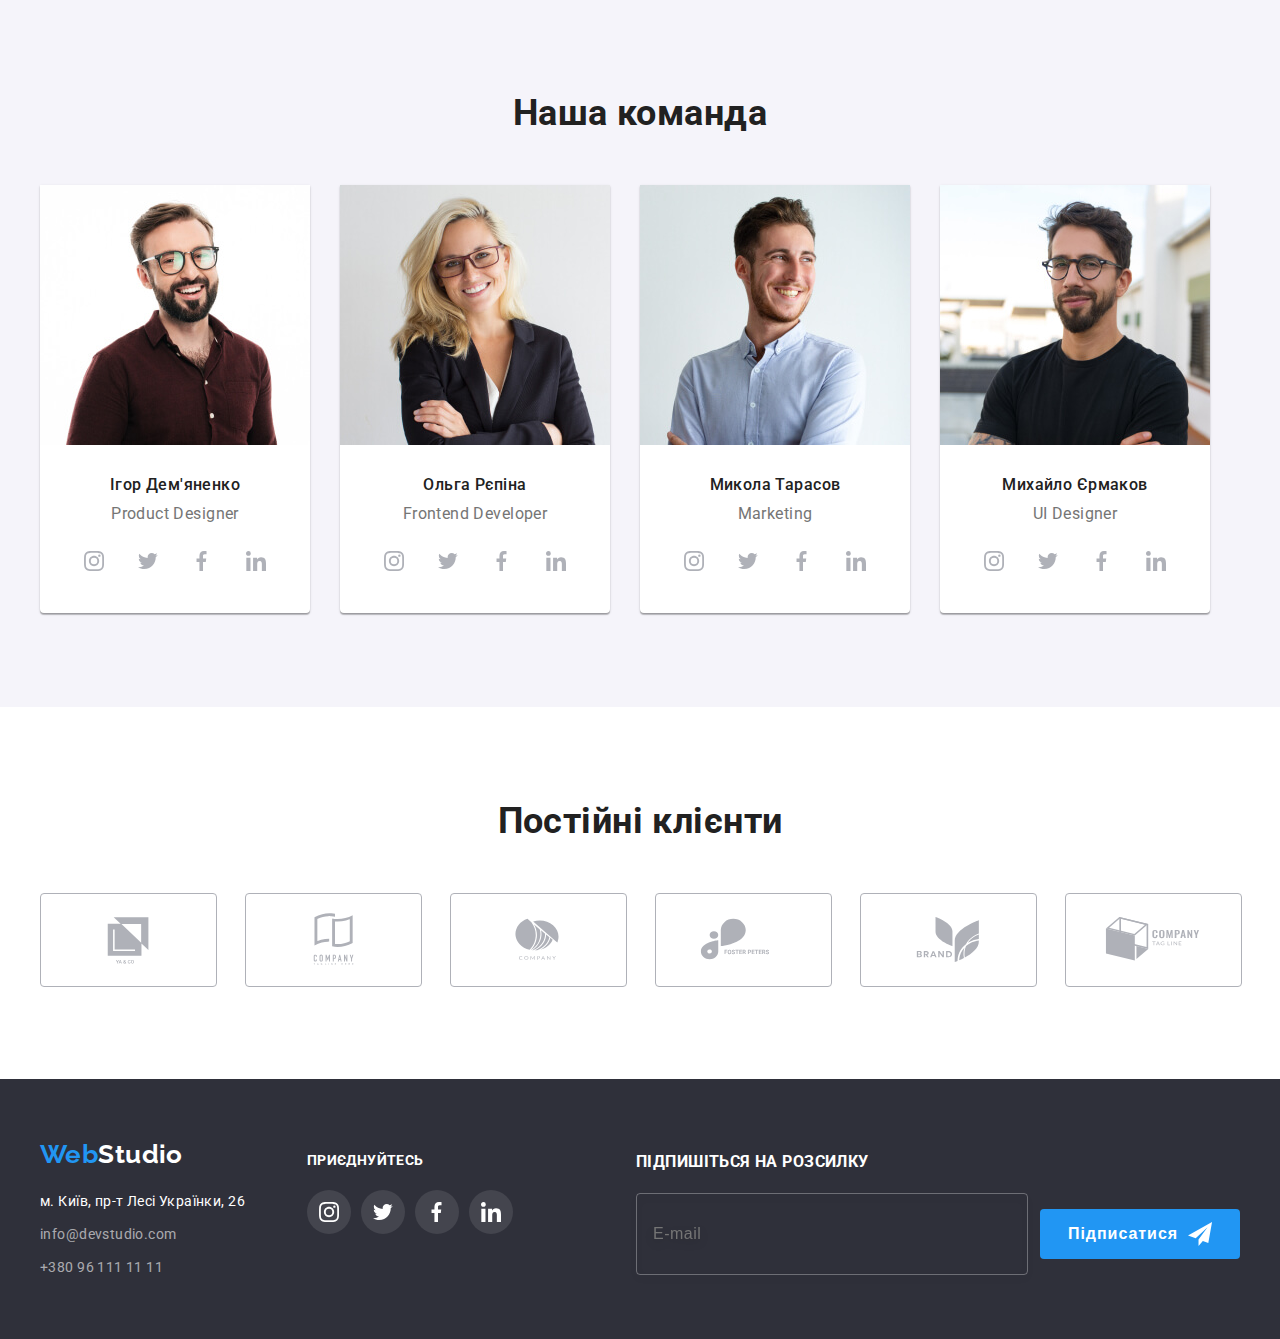
==== commit 97662884: "final commit" ====
--- a/index.html
+++ b/index.html
@@ -66,7 +66,7 @@
           </button>
           <div class="mobile-menu-top">
             <ul class="mobile-menu__list">
-              <li class="mobile-menu__item"><a href="./index.html" class="mobile-menu__link">Студія</a></li>
+              <li class="mobile-menu__item"><a href="./index.html" class="mobile-menu__link mobile-menu__link-current">Студія</a></li>
               <li class="mobile-menu__item"><a href="./portfolio.html" class="mobile-menu__link">Портфоліо</a></li>
               <li class="mobile-menu__item"><a href="#" class="mobile-menu__link">Контакти</a></li>
             </ul>
@@ -149,7 +149,7 @@
 
     <main>
       <section class="hero">
-        <div class="container hero__container">
+        <div class="container">
           <h1 class="hero__title">Ефективні рішення для вашого бізнесу</h1>
           <button data-modal-open type="button" class="hero__button">Замовити послугу</button>
         </div>
@@ -247,7 +247,7 @@
                 />
                 <source srcset="./images/staff/t_demianenko_1x.jpg 1x, ./images/staff/t_demianenko_2x.jpg 2x" media="(min-width: 768px)" />
                 <source srcset="./images/staff/m_demianenko_1x.jpg 1x, ./images/staff/m_demianenko_2x.jpg 2x" media="(max-width: 767px)" />
-                <img src="./images/staff/m_demianenko_1x.jpg" alt="Ігор Дем'яненко" width="450px" class="staff-list__image" />
+                <img src="./images/staff/m_demianenko_1x.jpg" alt="Ігор Дем'яненко" width="450" class="staff-list__image" />
               </picture>
 
               <div class="staff-list__card">
@@ -293,7 +293,7 @@
                 />
                 <source srcset="./images/staff/t_repina_1x.jpg 1x, ./images/staff/t_repina_2x.jpg 2x" media="(min-width: 768px)" />
                 <source srcset="./images/staff/m_repina_1x.jpg 1x, ./images/staff/m_repina_2x.jpg 2x" media="(max-width: 767px)" />
-                <img src="./images/staff/m_repina_1x.jpg" alt="Ольга Рєпіна" width="450px" class="staff-list__image" />
+                <img src="./images/staff/m_repina_1x.jpg" alt="Ольга Рєпіна" width="450" class="staff-list__image" />
               </picture>
               <div class="staff-list__card">
                 <h3 class="staff-list__name">Ольга Рєпіна</h3>
@@ -338,7 +338,7 @@
                 />
                 <source srcset="./images/staff/t_tarasov_1x.jpg 1x, ./images/staff/t_tarasov_2x.jpg 2x" media="(min-width: 768px)" />
                 <source srcset="./images/staff/m_tarasov_1x.jpg 1x, ./images/staff/m_tarasov_2x.jpg 2x" media="(max-width: 767px)" />
-                <img src="./images/staff/m_tarasov_1x.jpg" alt="Микола Тарасов" width="450px" class="staff-list__image" />
+                <img src="./images/staff/m_tarasov_1x.jpg" alt="Микола Тарасов" width="450" class="staff-list__image" />
               </picture>
               <div class="staff-list__card">
                 <h3 class="staff-list__name">Микола Тарасов</h3>
@@ -383,7 +383,7 @@
                 />
                 <source srcset="./images/staff/t_ermakov_1x.jpg 1x, ./images/staff/t_ermakov_2x.jpg 2x" media="(min-width: 768px)" />
                 <source srcset="./images/staff/m_ermakov_1x.jpg 1x, ./images/staff/m_ermakov_2x.jpg 2x" media="(max-width: 767px)" />
-                <img src="./images/staff/m_ermakov_1x.jpg" alt="Михайло Єрмаков" width="450px" class="staff-list__image" />
+                <img src="./images/staff/m_ermakov_1x.jpg" alt="Михайло Єрмаков" width="450" class="staff-list__image" />
               </picture>
               <div class="staff-list__card">
                 <h3 class="staff-list__name">Михайло Єрмаков</h3>
--- a/css/main.min.css
+++ b/css/main.min.css
@@ -1 +1 @@
-:root{--font-headers: "Raleway";--first-background-color: #ffffff;--second-background-color: #F5F4FA;--color-accent: #2196F3;--color-accent2: #188CE8;--color-primary-dark: #212121;--color-primary-middle: #757575;--color-light: #ffffff;--hero-gradient: linear-gradient(rgba(47, 48, 58, 0.4), rgba(47, 48, 58, 0.4));--t-transition: cubic-bezier(0.4, 0, 0.2, 1);--t-duration: 250ms}body{background-color:var(--first-background-color);font-family:"Roboto",sans-serif;font-weight:400;font-size:14px;letter-spacing:.03em;color:var(--color-primary-dark);margin:0;padding:0}h1,h2,h3,p{margin:0;padding:0}ul{list-style:none;padding:0;margin:0}.hide{border:0;clip:rect(1px, 1px, 1px, 1px);-webkit-clip-path:inset(50%);clip-path:inset(50%);height:1px;margin:-1px;overflow:hidden;padding:0;position:absolute;width:1px}.container{width:100%;padding:0 15px;margin:0 auto}@media screen and (min-width: 480px){.container{max-width:480px}}@media screen and (min-width: 768px){.container{max-width:768px}}@media screen and (min-width: 1200px){.container{max-width:1200px}}.backdrop{position:fixed;top:0;left:0;width:100%;height:100%;background-color:rgba(0,0,0,.2);transition:opacity var(--t-duration) var(--t-transition)}.backdrop.is-hidden{opacity:0;pointer-events:none}.modal{position:absolute;z-index:1;top:50%;left:50%;transform:translate(-50%, -50%);width:calc(100% - 30px);height:609px;background-color:#fff}@media screen and (min-width: 480px){.modal{width:450px}}@media screen and (min-width: 768px){.modal{width:450px}}@media screen and (min-width: 1200px){.modal{width:528px;height:581px}}.modal-close-button{position:absolute;top:8px;right:8px;width:30px;height:30px;background:#fff;border:1px solid rgba(0,0,0,.1);border-radius:50%;padding:5px;cursor:pointer;color:#000;transition-property:background-color,color;transition-duration:var(--t-duration);transition-timing-function:var(--t-transition);transition-delay:0}.modal-close-button:hover,.modal-close-button:focus{background:var(--color-accent);color:var(--color-light);outline:none}.button-close{display:block;margin:0;fill:currentColor}.logo{font-family:"Raleway",sans-serif;font-weight:700;font-size:24px;line-height:1.1666666667;text-decoration:none;margin-right:93px;padding-top:15px;padding-bottom:15px}@media screen and (min-width: 768px){.logo{margin-right:88px}}@media screen and (min-width: 1200px){.logo{font-weight:700;font-size:26px;line-height:1.1730769231}}.logo-dark-color{color:#000}.logo-white-color{color:#fff}.logo-accent{color:#2196f3}.section-header{font-weight:700;font-size:36px;line-height:1.166;text-align:center;margin-bottom:50px}.filter-button{font-family:inherit;font-weight:500;font-size:16px;line-height:1.625;background-color:var(--second-background-color);border:0;border-radius:4px;cursor:pointer;padding:6px 22px;min-width:73px;transition-property:background-color,color,box-shadow;transition-duration:var(--t-duration);transition-timing-function:var(--t-transition);transition-delay:0}.filter-button:hover,.filter-button:focus,.filter-button:active{background-color:var(--color-accent);color:var(--color-light);box-shadow:0px 3px 1px rgba(0,0,0,.1),0px 1px 2px rgba(0,0,0,.08),0px 2px 2px rgba(0,0,0,.12)}.soc-net{display:flex;justify-content:center;gap:10px}.soc-net__item{width:44px;height:44px}.soc-net__link{width:100%;height:100%;background-color:var(--first-background-color);border-radius:50%;cursor:pointer;display:flex;align-items:center;justify-content:center;color:#afb1b8;transition-property:background-color,color;transition-duration:var(--t-duration);transition-timing-function:var(--t-transition);transition-delay:0}.soc-net__link:hover,.soc-net__link:focus{background-color:var(--color-accent);color:var(--color-light)}.soc-net__icon{fill:currentColor}.header-bloque{border:#ececec solid;border-width:0 0 1px 0;max-width:1600px;margin:0 auto}.header{display:flex;align-items:center}.header-nav{font-weight:500;line-height:1.143;letter-spacing:.02em;display:flex;margin:0 auto;gap:50px;display:none}@media screen and (min-width: 768px){.header-nav{display:flex}}.header__item{padding:16px 0}@media screen and (min-width: 768px){.header__item{padding:26px 0}}@media screen and (min-width: 1200px){.header__item{padding-top:24px;padding-bottom:25px}}.header__item--contacts{margin-left:auto;margin-right:0;padding:0}.contacts{padding:0}@media screen and (min-width: 768px){.contacts{flex-wrap:wrap;gap:0;font-size:12px}}@media screen and (min-width: 1200px){.contacts{flex-wrap:nowrap;font-size:14px}}.header-nav-link{color:var(--color-primary-dark);text-decoration:none;padding-top:16px;padding-bottom:32px;transition:color var(--t-duration) var(--t-transition)}.header-nav-link:hover,.header-nav-link:focus{color:var(--color-accent)}.header-current-link{position:relative;color:var(--color-accent)}.header-current-link::after{content:"";display:block;width:100%;height:4px;border-radius:2px;background-color:var(--color-accent);position:absolute;bottom:0;transform:scaleX(1.1)}.header-icon-contact{margin-right:10px;fill:currentColor}.header-contacts-link{color:var(--color-primary-middle);text-decoration:none;display:flex;align-items:center;transition:color var(--t-duration) var(--t-transition)}@media screen and (min-width: 768px){.header-contacts-link{padding:5px 0;margin-left:90px}}@media screen and (min-width: 1200px){.header-contacts-link{padding:16px 0}}.header-contacts-link:hover,.header-contacts-link:focus{color:var(--color-accent)}.mobile-menu{position:fixed;top:0;z-index:1;width:100vw;height:100vh;padding:48px 40px;background-color:#fff}.mobile-menu>.container{width:480px;height:100%;display:flex;flex-direction:column;justify-content:space-between;overflow:auto}@media screen and (min-width: 768px){.mobile-menu{display:none}}.mobile-menu.is-hidden{opacity:0;pointer-events:none}.mobile-menu-open{border:0;background-color:rgba(0,0,0,0);fill:var(--color-primary-dark);cursor:pointer;transition:fill var(--t-duration) var(--t-transition)}@media screen and (min-width: 768px){.mobile-menu-open{display:none}}.mobile-menu-open:hover,.mobile-menu-open:focus{fill:var(--color-accent)}.mobile-menu-close{position:absolute;top:10px;right:15px;border:0;background-color:rgba(0,0,0,0);fill:var(--color-primary-dark);cursor:pointer;transition:fill var(--t-duration) var(--t-transition)}.mobile-menu-close:hover,.mobile-menu-close:focus{fill:var(--color-accent)}.mobile-menu__item:not(:last-child){margin-bottom:32px}.mobile-menu__link{font-weight:500;font-size:40px;line-height:1.175;letter-spacing:.02em;color:var(--color-primary-dark);text-decoration:none;transition:color var(--t-duration) var(--t-transition)}.mobile-menu__link:hover,.mobile-menu__link:focus{color:var(--color-accent)}.mobile-menu-phone__item{margin-bottom:32px}.mobile-menu-email__item{margin-bottom:64px}.mobile-menu-phone__link{font-weight:500;font-size:34px;line-height:1.1717647059;letter-spacing:.02em;color:var(--color-primary-middle);text-decoration:none;cursor:pointer;transition:color var(--t-duration) var(--t-transition)}.mobile-menu-phone__link:hover,.mobile-menu-phone__link:focus{color:var(--color-accent)}.mobile-menu-email__link{font-weight:500;font-size:24px;line-height:1.1666666667;letter-spacing:.02em;color:var(--color-primary-middle);text-decoration:none;cursor:pointer;transition:color var(--t-duration) var(--t-transition)}.mobile-menu-email__link:hover,.mobile-menu-email__link:focus{color:var(--color-accent)}.mobile-menu-soc{display:flex;gap:20px}.mobile-menu-soc{position:relative}.mobile-menu-soc__item:not(:last-child)::after{content:"";width:1px;height:22px;background-color:rgba(33,33,33,.2);position:absolute;transform:translateX(10px)}.mobile-menu-soc__link{font-weight:500;font-size:18px;line-height:1.2222222222;letter-spacing:.02em;text-decoration:none;cursor:pointer;color:var(--color-primary-dark);transition:color var(--t-duration) var(--t-transition)}.mobile-menu-soc__link:hover,.mobile-menu-soc__link:focus{color:var(--color-accent)}.main-signup-form{padding:40px;width:100%}.main-signup-formfield{position:relative}.main-signup-label{font-size:12px;line-height:1.167;letter-spacing:.01em;color:var(--color-primary-middle)}.main-signup-icon{position:absolute;top:50%;left:12px;fill:var(--color-primary-dark);display:inline-block;width:18px;height:18px;transition:fill var(--t-duration) var(--t-transition)}.main-signup-inputs:focus+.main-signup-icon{fill:var(--color-accent)}.main-signup-inputs{display:block;width:100%;height:40px;box-sizing:border-box;font-size:14px;outline:none;border:1px solid rgba(33,33,33,.2);border-radius:4px;margin-top:4px;margin-bottom:10px;padding:12px 12px 12px 42px;transition:border var(--t-duration) var(--t-transition)}.main-signup-inputs:focus{border:1px solid var(--color-accent)}.main-signup-header{font-weight:700;font-size:20px;line-height:1.15;letter-spacing:.03em;text-align:center;display:block;margin:0 auto 12px auto}.main-signup-textarea{width:100%;height:120px;margin-top:4px;margin-bottom:20px;font-size:14px;border:1px solid rgba(33,33,33,.2);border-radius:4px;padding:12px 16px;resize:none}.main-signup-textarea:focus{border:1px solid var(--color-accent);outline:none}.main-signup-confirm{display:inline-flex;align-items:center;font-size:12px;line-height:1.1666666667;letter-spacing:.03em;color:var(--color-primary-middle);margin-left:13px}.main-signup-link{color:var(--color-accent);margin-left:5px}.main-signup-link:active{color:var(--color-accent2)}.main-signup-checkbox{-webkit-appearance:none;-moz-appearance:none;appearance:none;position:absolute}.main-signup-checkbox-icon{width:16px;height:15px;display:flex;align-items:center;justify-content:center;border:1px solid var(--color-primary-dark);border-radius:2px;margin-right:7px;transition:border-color var(--t-duration) var(--t-transition),background-color var(--t-duration) var(--t-transition)}.main-signup-checkbox:checked+.main-signup-checkbox-icon{background-color:var(--color-accent);border-color:var(--color-accent)}.main-signup-button{box-sizing:border-box;width:200px;height:50px;background-color:var(--color-accent);border-radius:4px;border:0;color:var(--color-light);display:block;margin:30px auto 0 auto;cursor:pointer;font-weight:700;font-size:16px;line-height:1.875;letter-spacing:.06em;transition:background-color var(--t-duration) var(--t-transition),box-shadow var(--t-duration) var(--t-transition)}.main-signup-button:hover,.main-signup-button:focus{background-color:var(--color-accent2);box-shadow:0px 4px 4px rgba(0,0,0,.15)}.hero__container{padding:118px 60px;background-color:#c4c4c4;background-repeat:no-repeat;background-position:center;background-size:cover;background-image:var(--hero-gradient),url("../images/webstudio-background_mobile.jpg")}@media(min-device-pixel-ratio: 2),(-webkit-min-device-pixel-ratio: 2),(min-resolution: 192dpi),(min-resolution: 2dppx){.hero__container{background-image:var(--hero-gradient),url("../images/webstudio-background_mobile_2x.jpg")}}@media screen and (min-width: 480px){.hero__container{background-image:var(--hero-gradient),url("../images/webstudio-background_tablett.jpg")}}@media screen and (min-width: 480px)and (min-device-pixel-ratio: 2),screen and (min-width: 480px)and (-webkit-min-device-pixel-ratio: 2),screen and (min-width: 480px)and (min-resolution: 192dpi),screen and (min-width: 480px)and (min-resolution: 2dppx){.hero__container{background-image:var(--hero-gradient),url("../images/webstudio-background_tablett_2x.jpg")}}@media screen and (min-width: 768px){.hero__container{max-width:1200px;background-image:var(--hero-gradient),url("../images/webstudio-background.jpg");padding:118px 0}}@media screen and (min-width: 768px)and (min-device-pixel-ratio: 2),screen and (min-width: 768px)and (-webkit-min-device-pixel-ratio: 2),screen and (min-width: 768px)and (min-resolution: 192dpi),screen and (min-width: 768px)and (min-resolution: 2dppx){.hero__container{background-image:var(--hero-gradient),url("../images/webstudio-background_2x.jpg")}}@media screen and (min-width: 1200px){.hero__container{max-width:1600px;padding:200px 0}}.hero__title{width:100%;font-weight:900;font-size:26px;line-height:1.6153846154;letter-spacing:.06em;text-align:center;text-transform:uppercase;color:var(--color-light);margin:0 auto 30px auto}@media screen and (min-width: 768px){.hero__title{width:360px}}@media screen and (min-width: 1200px){.hero__title{width:696px;font-weight:900;font-size:44px;line-height:1.3636363636;letter-spacing:.06em}}.hero__button{font-family:inherit;font-weight:700;font-size:16px;line-height:1.875;letter-spacing:.06em;align-items:center;text-align:center;color:var(--color-light);cursor:pointer;border:0;background-color:var(--color-accent);box-shadow:0px 4px 4px rgba(0,0,0,.15);border-radius:4px;padding:10px 32px;display:block;margin:0 auto;transition:background-color var(--t-duration) var(--t-transition)}.hero__button:hover{background-color:var(--color-accent2)}.benefit{padding:60px 0}@media screen and (min-width: 1200px){.benefit{padding:94px 0}}.benefit__list{display:flex;flex-wrap:wrap;gap:30px}.benefit__item{width:100%}@media screen and (min-width: 768px){.benefit__item{width:354px}}@media screen and (min-width: 1200px){.benefit__item{width:270px}}.benefit__icon{width:100%;height:120px;display:flex;align-items:center;justify-content:center;background-color:#f5f4fa;border-radius:4px}.benefit__name{font-weight:700;line-height:1.143;text-transform:uppercase;margin-top:30px;margin-bottom:10px}.benefit__detail{line-height:1.714;color:var(--color-primary-middle)}.tasks{display:none}@media screen and (min-width: 1200px){.tasks{padding-bottom:94px;display:block}}.tasks__list{display:flex;justify-content:center;gap:30px}.tasks__detail{position:relative;width:370px;height:294px}.tasks__label{background-color:rgba(47,48,58,.8);color:var(--color-light);font-weight:700;position:absolute;width:100%;height:70px;bottom:0;left:0;display:flex;align-items:center;justify-content:center;text-transform:uppercase}.staff{background-color:var(--second-background-color);padding:60px 0}@media screen and (min-width: 1200px){.staff{padding:94px 0}}.staff-list{display:flex;flex-wrap:wrap;gap:30px}.staff-list__item{background-color:var(--first-background-color);box-shadow:0px 1px 3px rgba(0,0,0,.12),0px 1px 1px rgba(0,0,0,.14),0px 2px 1px rgba(0,0,0,.2);border-radius:0px 0px 4px 4px;width:100%}@media screen and (min-width: 768px){.staff-list__item{width:354px}}@media screen and (min-width: 1200px){.staff-list__item{width:270px}}.staff-list__image{display:block;max-width:100%;height:auto}.staff-list__card{padding-top:30px;padding-bottom:30px}.staff-list__name{font-weight:500;font-size:16px;line-height:1.187;text-align:center;margin-bottom:10px}.staff-list__jobtitle{font-size:16px;line-height:1.187;text-align:center;margin-bottom:16px;color:var(--color-primary-middle)}.clients{padding:60px 0}@media screen and (min-width: 1200px){.clients{padding:94px 0}}.client-list{display:flex;flex-wrap:wrap;gap:30px;align-items:center;justify-content:center}.client-list__item{width:calc((100% - 30px)/2);height:92px}@media screen and (min-width: 768px){.client-list__item{width:calc((100% - 60px)/3)}}@media screen and (min-width: 1200px){.client-list__item{width:calc((100% - 150px)/6)}}.client-list__link{width:100%;height:100%;background-color:var(--first-background-color);border:1px solid #afb1b8;border-radius:4px;cursor:pointer;display:flex;align-items:center;justify-content:center;color:#afb1b8;transition-property:border-color,color;transition-duration:var(--t-duration);transition-timing-function:var(--t-transition);transition-delay:0}.client-list__link:hover,.client-list__link:focus{border-color:var(--color-accent);color:var(--color-accent)}.client-list__logo{fill:currentColor}.filter-buttons{display:flex;flex-wrap:wrap;justify-content:flex-start;gap:8px;padding-top:60px;padding-bottom:40px}@media screen and (min-width: 768px){.filter-buttons{justify-content:center;padding-top:60px;padding-bottom:30px}}@media screen and (min-width: 1200px){.filter-buttons{padding-top:94px;padding-bottom:48px}}.portfolio-list{display:flex;flex-wrap:wrap;gap:30px}.portfolio-card{width:100%;transition:filter var(--t-duration) var(--t-transition)}@media screen and (min-width: 768px){.portfolio-card{width:354px}}@media screen and (min-width: 1200px){.portfolio-card{width:270px}}.portfolio-card-popup{position:relative;overflow:hidden}.portfolio-card-label{background-color:rgba(33,150,243,.9);color:var(--color-light);position:absolute;width:100%;height:294px;bottom:0;left:0;display:flex;align-items:center;padding-left:24px;padding-right:24px;font-size:18px;line-height:1.556;letter-spacing:.03em;transform:translateY(101%);transition:transform var(--t-duration) var(--t-transition)}.portfolio-list-link:hover .portfolio-card-label,.portfolio-list-link:focus .portfolio-card-label{transform:translateY(0)}.portfolio-list-link{color:var(--color-primary-dark);text-decoration:none;transition:filter var(--t-duration) var(--t-transition)}.portfolio-list-link:hover,.portfolio-list-link:focus{filter:drop-shadow(0px 4px 4px rgba(0, 0, 0, 0.25));cursor:pointer}.portfolio-project-card{padding:20px 24px;background-color:var(--first-background-color);border:#eee solid;border-width:0 1px 1px 1px}.portfolio-project-name{font-weight:700;font-size:18px;line-height:2;letter-spacing:.06em}.portfolio-project-type{font-size:16px;line-height:1.875;color:var(--color-primary-middle)}.footer{background-color:#2f303a;padding:60px 15px}.footer__container{display:block}@media screen and (min-width: 768px){.footer__container{display:flex;flex-wrap:wrap}}.address-bloque{margin-top:20px}.footer-logo{margin-right:0;padding:0}.footer-contact{margin:0 auto;text-align:center}@media screen and (min-width: 1200px){.footer-contact{margin:0;text-align:left}}.footer-social-bloque{display:block;margin:0 auto;text-align:center;padding-top:60px}@media screen and (min-width: 768px){.footer-social-bloque{padding-top:5px}}@media screen and (min-width: 1200px){.footer-social-bloque{text-align:left;padding-top:12px}}.footer-link{font-style:normal;line-height:1.714;color:var(--color-light);text-decoration:none;transition:color var(--t-duration) var(--t-transition)}.footer-link:hover{color:var(--color-accent)}.footer-opaque{color:rgba(255,255,255,.6)}.footer-detail{display:flex;justify-content:center;margin-bottom:8px}@media screen and (min-width: 1200px){.footer-detail{justify-content:flex-start}}@media screen and (min-width: 1200px){.footer-detail{margin-bottom:9px}}.footer-detail:last-child{margin-bottom:0}.footer-header-white{color:var(--color-light);padding-bottom:20px;font-weight:700;font-size:14px;line-height:1.333;letter-spacing:.03em;text-transform:uppercase}.footer-social{background-color:rgba(255,255,255,.1);color:var(--color-light)}.footer-mail-container{margin:0 auto;text-align:center;padding-top:60px;padding-bottom:0}@media screen and (min-width: 1200px){.footer-mail-container{text-align:left;padding-top:12px;margin-right:0}}.footer-email-label{font-weight:700;font-size:14px;line-height:1.333;letter-spacing:.03em;text-transform:uppercase;color:var(--color-light)}.footer-signup-form{padding-top:20px}@media screen and (min-width: 1200px){.footer-signup-form{display:flex;align-items:center}}.footer-signup-field{border:1px solid rgba(255,255,255,.3);border-radius:4px;filter:drop-shadow(0px 4px 4px rgba(0, 0, 0, 0.15));background-color:rgba(0,0,0,0);width:100%;height:50px;padding:15px 16px;margin-bottom:20px;font-weight:400;font-size:16px;line-height:1.25;letter-spacing:.03em;color:rgba(255,255,255,.6);transition:border-color var(--t-duration) var(--t-transition)}@media screen and (min-width: 768px){.footer-signup-field{width:450px}}@media screen and (min-width: 1200px){.footer-signup-field{width:358px;margin-bottom:0;margin-right:12px}}.footer-signup-field:focus{border-color:var(--color-accent);outline:none}.footer-signup-button{display:flex;align-items:center;width:200px;height:50px;margin:0 auto;padding:10px 28px;background-color:var(--color-accent);color:var(--color-light);border-radius:4px;border:0;font-weight:700;font-size:16px;line-height:1.875;letter-spacing:.06em;cursor:pointer;transition:background-color var(--t-duration) var(--t-transition),box-shadow var(--t-duration) var(--t-transition)}.footer-signup-button::after{content:"";width:24px;height:24px;margin-left:10px;background-image:url(../images/icon-send.svg)}.footer-signup-button:focus,.footer-signup-button:hover,.footer-signup-button:active{background-color:var(--color-accent2);box-shadow:0px 4px 4px rgba(0,0,0,.15)}/*# sourceMappingURL=main.min.css.map */+:root{--font-headers: "Raleway";--first-background-color: #ffffff;--second-background-color: #F5F4FA;--color-accent: #2196F3;--color-accent2: #188CE8;--color-primary-dark: #212121;--color-primary-middle: #757575;--color-light: #ffffff;--hero-gradient: linear-gradient(rgba(47, 48, 58, 0.4), rgba(47, 48, 58, 0.4));--t-transition: cubic-bezier(0.4, 0, 0.2, 1);--t-duration: 250ms}body{background-color:var(--first-background-color);font-family:"Roboto",sans-serif;font-weight:400;font-size:14px;letter-spacing:.03em;color:var(--color-primary-dark);margin:0;padding:0}h1,h2,h3,p{margin:0;padding:0}ul{list-style:none;padding:0;margin:0}.no-scroll{overflow:hidden}.hide{border:0;clip:rect(1px, 1px, 1px, 1px);-webkit-clip-path:inset(50%);clip-path:inset(50%);height:1px;margin:-1px;overflow:hidden;padding:0;position:absolute;width:1px}.container{width:100%;padding:0 15px;margin:0 auto}@media screen and (min-width: 480px){.container{max-width:480px}}@media screen and (min-width: 768px){.container{max-width:768px}}@media screen and (min-width: 1200px){.container{max-width:1200px}}.backdrop{position:fixed;top:0;left:0;width:100%;height:100%;background-color:rgba(0,0,0,.2);transition:opacity var(--t-duration) var(--t-transition)}.backdrop.is-hidden{opacity:0;pointer-events:none}.modal{position:absolute;z-index:1;top:50%;left:50%;transform:translate(-50%, -50%);width:calc(100% - 30px);height:609px;background-color:#fff}@media screen and (min-width: 480px){.modal{width:450px}}@media screen and (min-width: 768px){.modal{width:450px}}@media screen and (min-width: 1200px){.modal{width:528px;height:581px}}.modal-close-button{position:absolute;top:8px;right:8px;width:30px;height:30px;background:#fff;border:1px solid rgba(0,0,0,.1);border-radius:50%;padding:5px;cursor:pointer;color:#000;transition-property:background-color,color;transition-duration:var(--t-duration);transition-timing-function:var(--t-transition);transition-delay:0}.modal-close-button:hover,.modal-close-button:focus{background:var(--color-accent);color:var(--color-light);outline:none}.button-close{display:block;margin:0;fill:currentColor}.logo{font-family:"Raleway",sans-serif;font-weight:700;font-size:24px;line-height:1.1666666667;text-decoration:none;margin-right:93px;padding-top:15px;padding-bottom:15px}@media screen and (min-width: 768px){.logo{margin-right:88px}}@media screen and (min-width: 1200px){.logo{font-weight:700;font-size:26px;line-height:1.1730769231}}.logo-dark-color{color:#000}.logo-white-color{color:#fff}.logo-accent{color:#2196f3}.section-header{font-weight:700;font-size:36px;line-height:1.166;text-align:center;margin-bottom:50px}.filter-button{font-family:inherit;font-weight:500;font-size:16px;line-height:1.625;background-color:var(--second-background-color);border:0;border-radius:4px;cursor:pointer;padding:6px 22px;min-width:73px;transition-property:background-color,color,box-shadow;transition-duration:var(--t-duration);transition-timing-function:var(--t-transition);transition-delay:0}.filter-button:hover,.filter-button:focus,.filter-button:active{background-color:var(--color-accent);color:var(--color-light);box-shadow:0px 3px 1px rgba(0,0,0,.1),0px 1px 2px rgba(0,0,0,.08),0px 2px 2px rgba(0,0,0,.12)}.soc-net{display:flex;justify-content:center;gap:10px}.soc-net__item{width:44px;height:44px}.soc-net__link{width:100%;height:100%;background-color:var(--first-background-color);border-radius:50%;cursor:pointer;display:flex;align-items:center;justify-content:center;color:#afb1b8;transition-property:background-color,color;transition-duration:var(--t-duration);transition-timing-function:var(--t-transition);transition-delay:0}.soc-net__link:hover,.soc-net__link:focus{background-color:var(--color-accent);color:var(--color-light)}.soc-net__icon{fill:currentColor}.header-bloque{border:#ececec solid;border-width:0 0 1px 0;max-width:1600px;margin:0 auto}.header{display:flex;align-items:center}.header-nav{font-weight:500;line-height:1.143;letter-spacing:.02em;display:flex;margin:0 auto;gap:50px;display:none}@media screen and (min-width: 768px){.header-nav{display:flex}}.header__item{padding:16px 0}@media screen and (min-width: 768px){.header__item{padding:26px 0}}@media screen and (min-width: 1200px){.header__item{padding-top:24px;padding-bottom:25px}}.header__item--contacts{margin-left:auto;margin-right:0;padding:0}.contacts{padding:0}@media screen and (min-width: 768px){.contacts{flex-wrap:wrap;gap:0;font-size:12px;margin-left:90px}}@media screen and (min-width: 1200px){.contacts{flex-wrap:nowrap;font-size:14px;gap:40px;margin-left:0}}.header-nav-link{color:var(--color-primary-dark);text-decoration:none;padding-top:16px;padding-bottom:32px;transition:color var(--t-duration) var(--t-transition)}.header-nav-link:hover,.header-nav-link:focus{color:var(--color-accent)}.header-current-link{position:relative;color:var(--color-accent)}.header-current-link::after{content:"";display:block;width:100%;height:4px;border-radius:2px;background-color:var(--color-accent);position:absolute;bottom:0;transform:scaleX(1.1)}.header-icon-contact{margin-right:10px;fill:currentColor}.header-contacts-link{color:var(--color-primary-middle);text-decoration:none;display:flex;align-items:center;transition:color var(--t-duration) var(--t-transition)}@media screen and (min-width: 768px){.header-contacts-link{padding:5px 0}}@media screen and (min-width: 1200px){.header-contacts-link{padding:16px 0}}.header-contacts-link:hover,.header-contacts-link:focus{color:var(--color-accent)}.mobile-menu{position:fixed;top:0;z-index:1;width:100vw;height:100vh;padding:48px 40px;background-color:#fff}.mobile-menu>.container{width:480px;height:100%;display:flex;flex-direction:column;justify-content:space-between;overflow:auto}@media screen and (min-width: 768px){.mobile-menu{display:none}}.mobile-menu.is-hidden{opacity:0;pointer-events:none}.mobile-menu-open{border:0;background-color:rgba(0,0,0,0);fill:var(--color-primary-dark);cursor:pointer;transition:fill var(--t-duration) var(--t-transition)}@media screen and (min-width: 768px){.mobile-menu-open{display:none}}.mobile-menu-open:hover,.mobile-menu-open:focus{fill:var(--color-accent)}.mobile-menu-close{position:absolute;top:10px;right:15px;border:0;background-color:rgba(0,0,0,0);fill:var(--color-primary-dark);cursor:pointer;transition:fill var(--t-duration) var(--t-transition)}.mobile-menu-close:hover,.mobile-menu-close:focus{fill:var(--color-accent)}.mobile-menu__item:not(:last-child){margin-bottom:32px}.mobile-menu__link{font-weight:500;font-size:40px;line-height:1.175;letter-spacing:.02em;color:var(--color-primary-dark);text-decoration:none}.mobile-menu__link-current{color:var(--color-accent)}.mobile-menu-phone__item{margin-bottom:32px}.mobile-menu-email__item{margin-bottom:64px}.mobile-menu-phone__link{font-weight:500;font-size:34px;line-height:1.1717647059;letter-spacing:.02em;color:var(--color-accent);text-decoration:none;cursor:pointer;transition:color var(--t-duration) var(--t-transition)}.mobile-menu-phone__link:hover,.mobile-menu-phone__link:focus{color:var(--color-primary-middle)}.mobile-menu-email__link{font-weight:500;font-size:24px;line-height:1.1666666667;letter-spacing:.02em;color:var(--color-primary-middle);text-decoration:none;cursor:pointer;transition:color var(--t-duration) var(--t-transition)}.mobile-menu-email__link:hover,.mobile-menu-email__link:focus{color:var(--color-accent)}.mobile-menu-soc{display:flex;gap:20px}.mobile-menu-soc{position:relative}.mobile-menu-soc__item:not(:last-child)::after{content:"";width:1px;height:22px;background-color:rgba(33,33,33,.2);position:absolute;transform:translateX(10px)}.mobile-menu-soc__link{font-weight:500;font-size:18px;line-height:1.2222222222;letter-spacing:.02em;text-decoration:none;cursor:pointer;color:var(--color-accent)}.main-signup-form{padding:40px;width:100%}.main-signup-formfield{position:relative}.main-signup-label{font-size:12px;line-height:1.167;letter-spacing:.01em;color:var(--color-primary-middle)}.main-signup-icon{position:absolute;top:50%;left:12px;fill:var(--color-primary-dark);display:inline-block;width:18px;height:18px;transition:fill var(--t-duration) var(--t-transition)}.main-signup-inputs:focus+.main-signup-icon{fill:var(--color-accent)}.main-signup-inputs{display:block;width:100%;height:40px;box-sizing:border-box;font-size:14px;outline:none;border:1px solid rgba(33,33,33,.2);border-radius:4px;margin-top:4px;margin-bottom:10px;padding:12px 12px 12px 42px;transition:border var(--t-duration) var(--t-transition)}.main-signup-inputs:focus{border:1px solid var(--color-accent)}.main-signup-header{font-weight:700;font-size:20px;line-height:1.15;letter-spacing:.03em;text-align:center;display:block;margin:0 auto 12px auto}.main-signup-textarea{width:100%;height:120px;margin-top:4px;margin-bottom:20px;font-size:14px;border:1px solid rgba(33,33,33,.2);border-radius:4px;padding:12px 16px;resize:none}.main-signup-textarea:focus{border:1px solid var(--color-accent);outline:none}.main-signup-confirm{display:inline-flex;align-items:center;font-size:12px;line-height:1.1666666667;letter-spacing:.03em;color:var(--color-primary-middle);margin-left:13px}.main-signup-link{color:var(--color-accent);margin-left:5px}.main-signup-link:active{color:var(--color-accent2)}.main-signup-checkbox{-webkit-appearance:none;-moz-appearance:none;appearance:none;position:absolute}.main-signup-checkbox-icon{width:16px;height:15px;display:flex;align-items:center;justify-content:center;border:1px solid var(--color-primary-dark);border-radius:2px;margin-right:7px;transition:border-color var(--t-duration) var(--t-transition),background-color var(--t-duration) var(--t-transition)}.main-signup-checkbox:checked+.main-signup-checkbox-icon{background-color:var(--color-accent);border-color:var(--color-accent)}.main-signup-button{box-sizing:border-box;width:200px;height:50px;background-color:var(--color-accent);border-radius:4px;border:0;color:var(--color-light);display:block;margin:30px auto 0 auto;cursor:pointer;font-weight:700;font-size:16px;line-height:1.875;letter-spacing:.06em;transition:background-color var(--t-duration) var(--t-transition),box-shadow var(--t-duration) var(--t-transition)}.main-signup-button:hover,.main-signup-button:focus{background-color:var(--color-accent2);box-shadow:0px 4px 4px rgba(0,0,0,.15)}.hero{padding:118px 0;background-color:#c4c4c4;background-repeat:no-repeat;background-position:center;background-size:cover;background-image:var(--hero-gradient),url("../images/webstudio-background_mobile.jpg")}@media(min-device-pixel-ratio: 2),(-webkit-min-device-pixel-ratio: 2),(min-resolution: 192dpi),(min-resolution: 2dppx){.hero{background-image:var(--hero-gradient),url("../images/webstudio-background_mobile_2x.jpg")}}@media screen and (min-width: 480px){.hero{background-image:var(--hero-gradient),url("../images/webstudio-background_tablett.jpg")}}@media screen and (min-width: 480px)and (min-device-pixel-ratio: 2),screen and (min-width: 480px)and (-webkit-min-device-pixel-ratio: 2),screen and (min-width: 480px)and (min-resolution: 192dpi),screen and (min-width: 480px)and (min-resolution: 2dppx){.hero{background-image:var(--hero-gradient),url("../images/webstudio-background_tablett_2x.jpg")}}@media screen and (min-width: 768px){.hero{max-width:1200px;background-image:var(--hero-gradient),url("../images/webstudio-background.jpg");padding:118px 0}}@media screen and (min-width: 768px)and (min-device-pixel-ratio: 2),screen and (min-width: 768px)and (-webkit-min-device-pixel-ratio: 2),screen and (min-width: 768px)and (min-resolution: 192dpi),screen and (min-width: 768px)and (min-resolution: 2dppx){.hero{background-image:var(--hero-gradient),url("../images/webstudio-background_2x.jpg")}}@media screen and (min-width: 1200px){.hero{max-width:1600px;padding:200px 0}}.hero__title{width:100%;font-weight:900;font-size:26px;line-height:1.6153846154;letter-spacing:.06em;text-align:center;text-transform:uppercase;color:var(--color-light);margin:0 auto 30px auto}@media screen and (min-width: 768px){.hero__title{width:360px}}@media screen and (min-width: 1200px){.hero__title{width:696px;font-weight:900;font-size:44px;line-height:1.3636363636;letter-spacing:.06em}}.hero__button{font-family:inherit;font-weight:700;font-size:16px;line-height:1.875;letter-spacing:.06em;align-items:center;text-align:center;color:var(--color-light);cursor:pointer;border:0;background-color:var(--color-accent);box-shadow:0px 4px 4px rgba(0,0,0,.15);border-radius:4px;padding:10px 24px;display:block;margin:0 auto;transition:background-color var(--t-duration) var(--t-transition)}@media screen and (min-width: 1200px){.hero__button{padding:10px 32px}}.hero__button:hover{background-color:var(--color-accent2)}.benefit{padding:60px 0}@media screen and (min-width: 1200px){.benefit{padding:94px 0}}.benefit__list{display:flex;flex-wrap:wrap;gap:30px}.benefit__item{width:100%}@media screen and (min-width: 768px){.benefit__item{width:354px}}@media screen and (min-width: 1200px){.benefit__item{width:270px}}.benefit__icon{width:100%;height:120px;display:flex;align-items:center;justify-content:center;background-color:#f5f4fa;border-radius:4px}.benefit__name{font-weight:700;line-height:1.143;text-transform:uppercase;margin-top:30px;margin-bottom:10px}.benefit__detail{line-height:1.714;color:var(--color-primary-middle)}.tasks{display:none}@media screen and (min-width: 1200px){.tasks{padding-bottom:94px;display:block}}.tasks__list{display:flex;justify-content:center;gap:30px}.tasks__detail{position:relative;width:370px;height:294px}.tasks__label{background-color:rgba(47,48,58,.8);color:var(--color-light);font-weight:700;position:absolute;width:100%;height:70px;bottom:0;left:0;display:flex;align-items:center;justify-content:center;text-transform:uppercase}.staff{background-color:var(--second-background-color);padding:60px 0}@media screen and (min-width: 1200px){.staff{padding:94px 0}}.staff-list{display:flex;flex-wrap:wrap;gap:30px}.staff-list__item{background-color:var(--first-background-color);box-shadow:0px 1px 3px rgba(0,0,0,.12),0px 1px 1px rgba(0,0,0,.14),0px 2px 1px rgba(0,0,0,.2);border-radius:0px 0px 4px 4px;width:100%}@media screen and (min-width: 768px){.staff-list__item{width:354px}}@media screen and (min-width: 1200px){.staff-list__item{width:270px}}.staff-list__image{display:block;max-width:100%;height:auto}.staff-list__card{padding-top:30px;padding-bottom:30px}.staff-list__name{font-weight:500;font-size:16px;line-height:1.187;text-align:center;margin-bottom:10px}.staff-list__jobtitle{font-size:16px;line-height:1.187;text-align:center;margin-bottom:16px;color:var(--color-primary-middle)}.clients{padding:60px 0}@media screen and (min-width: 1200px){.clients{padding:94px 0}}.client-list{display:flex;flex-wrap:wrap;gap:30px;align-items:center;justify-content:center}.client-list__item{width:calc((100% - 30px)/2);height:92px}@media screen and (min-width: 768px){.client-list__item{width:calc((100% - 60px)/3)}}@media screen and (min-width: 1200px){.client-list__item{width:calc((100% - 150px)/6)}}.client-list__link{width:100%;height:100%;background-color:var(--first-background-color);border:1px solid #afb1b8;border-radius:4px;cursor:pointer;display:flex;align-items:center;justify-content:center;color:#afb1b8;transition-property:border-color,color;transition-duration:var(--t-duration);transition-timing-function:var(--t-transition);transition-delay:0}.client-list__link:hover,.client-list__link:focus{border-color:var(--color-accent);color:var(--color-accent)}.client-list__logo{fill:currentColor}.filter-buttons{display:flex;flex-wrap:wrap;justify-content:flex-start;gap:8px;padding-top:60px;padding-bottom:40px}@media screen and (min-width: 768px){.filter-buttons{justify-content:center;padding-top:60px;padding-bottom:30px}}@media screen and (min-width: 1200px){.filter-buttons{padding-top:94px;padding-bottom:48px}}.portfolio-list{display:flex;flex-wrap:wrap;gap:30px}.portfolio-card{width:100%;transition:filter var(--t-duration) var(--t-transition)}@media screen and (min-width: 768px){.portfolio-card{width:354px}}@media screen and (min-width: 1200px){.portfolio-card{width:370px}}.portfolio-card-popup{position:relative;overflow:hidden}.portfolio-card-label{background-color:rgba(33,150,243,.9);color:var(--color-light);position:absolute;width:100%;height:294px;bottom:0;left:0;display:flex;align-items:center;padding-left:24px;padding-right:24px;font-size:18px;line-height:1.556;letter-spacing:.03em;transform:translateY(101%);transition:transform var(--t-duration) var(--t-transition)}.portfolio-list-link:hover .portfolio-card-label,.portfolio-list-link:focus .portfolio-card-label{transform:translateY(0)}.portfolio-list-link{color:var(--color-primary-dark);text-decoration:none;transition:filter var(--t-duration) var(--t-transition)}.portfolio-list-link:hover,.portfolio-list-link:focus{filter:drop-shadow(0px 4px 4px rgba(0, 0, 0, 0.25));cursor:pointer}.portfolio-project-card{padding:20px 24px;background-color:var(--first-background-color);border:#eee solid;border-width:0 1px 1px 1px}.portfolio-project-name{font-weight:700;font-size:18px;line-height:2;letter-spacing:.06em}.portfolio-project-type{font-size:16px;line-height:1.875;color:var(--color-primary-middle)}.footer{background-color:#2f303a;padding:60px 15px}.footer__container{display:block}@media screen and (min-width: 768px){.footer__container{display:flex;flex-wrap:wrap}}.address-bloque{margin-top:20px}.footer-logo{margin-right:0;padding:0}.footer-contact{margin:0 auto;text-align:center}@media screen and (min-width: 1200px){.footer-contact{margin:0;text-align:left}}.footer-social-bloque{display:block;margin:0 auto;text-align:center;padding-top:60px}@media screen and (min-width: 768px){.footer-social-bloque{padding-top:5px}}@media screen and (min-width: 1200px){.footer-social-bloque{text-align:left;padding-top:12px}}.footer-link{font-style:normal;line-height:1.714;color:var(--color-light);text-decoration:none;transition:color var(--t-duration) var(--t-transition)}.footer-link:hover{color:var(--color-accent)}.footer-opaque{color:rgba(255,255,255,.6)}.footer-detail{display:flex;justify-content:center;margin-bottom:8px}@media screen and (min-width: 1200px){.footer-detail{justify-content:flex-start}}@media screen and (min-width: 1200px){.footer-detail{margin-bottom:9px}}.footer-detail:last-child{margin-bottom:0}.footer-header-white{color:var(--color-light);padding-bottom:20px;font-weight:700;font-size:14px;line-height:1.333;letter-spacing:.03em;text-transform:uppercase}.footer-social{background-color:rgba(255,255,255,.1);color:var(--color-light)}.footer-mail-container{margin:0 auto;text-align:center;padding-top:60px;padding-bottom:0}@media screen and (min-width: 1200px){.footer-mail-container{text-align:left;padding-top:12px;margin-right:0}}.footer-email-label{font-weight:700;font-size:14px;line-height:1.333;letter-spacing:.03em;text-transform:uppercase;color:var(--color-light)}.footer-signup-form{padding-top:20px}@media screen and (min-width: 1200px){.footer-signup-form{display:flex;align-items:center}}.footer-signup-field{border:1px solid rgba(255,255,255,.3);border-radius:4px;filter:drop-shadow(0px 4px 4px rgba(0, 0, 0, 0.15));background-color:rgba(0,0,0,0);width:100%;height:50px;padding:15px 16px;margin-bottom:20px;font-weight:400;font-size:16px;line-height:1.25;letter-spacing:.03em;color:rgba(255,255,255,.6);transition:border-color var(--t-duration) var(--t-transition)}@media screen and (min-width: 768px){.footer-signup-field{width:450px}}@media screen and (min-width: 1200px){.footer-signup-field{width:358px;margin-bottom:0;margin-right:12px}}.footer-signup-field:focus{border-color:var(--color-accent);outline:none}.footer-signup-button{display:flex;align-items:center;width:200px;height:50px;margin:0 auto;padding:10px 28px;background-color:var(--color-accent);color:var(--color-light);border-radius:4px;border:0;font-weight:700;font-size:16px;line-height:1.875;letter-spacing:.06em;cursor:pointer;transition:background-color var(--t-duration) var(--t-transition),box-shadow var(--t-duration) var(--t-transition)}.footer-signup-button::after{content:"";width:24px;height:24px;margin-left:10px;background-image:url(../images/icon-send.svg)}.footer-signup-button:focus,.footer-signup-button:hover,.footer-signup-button:active{background-color:var(--color-accent2);box-shadow:0px 4px 4px rgba(0,0,0,.15)}/*# sourceMappingURL=main.min.css.map */